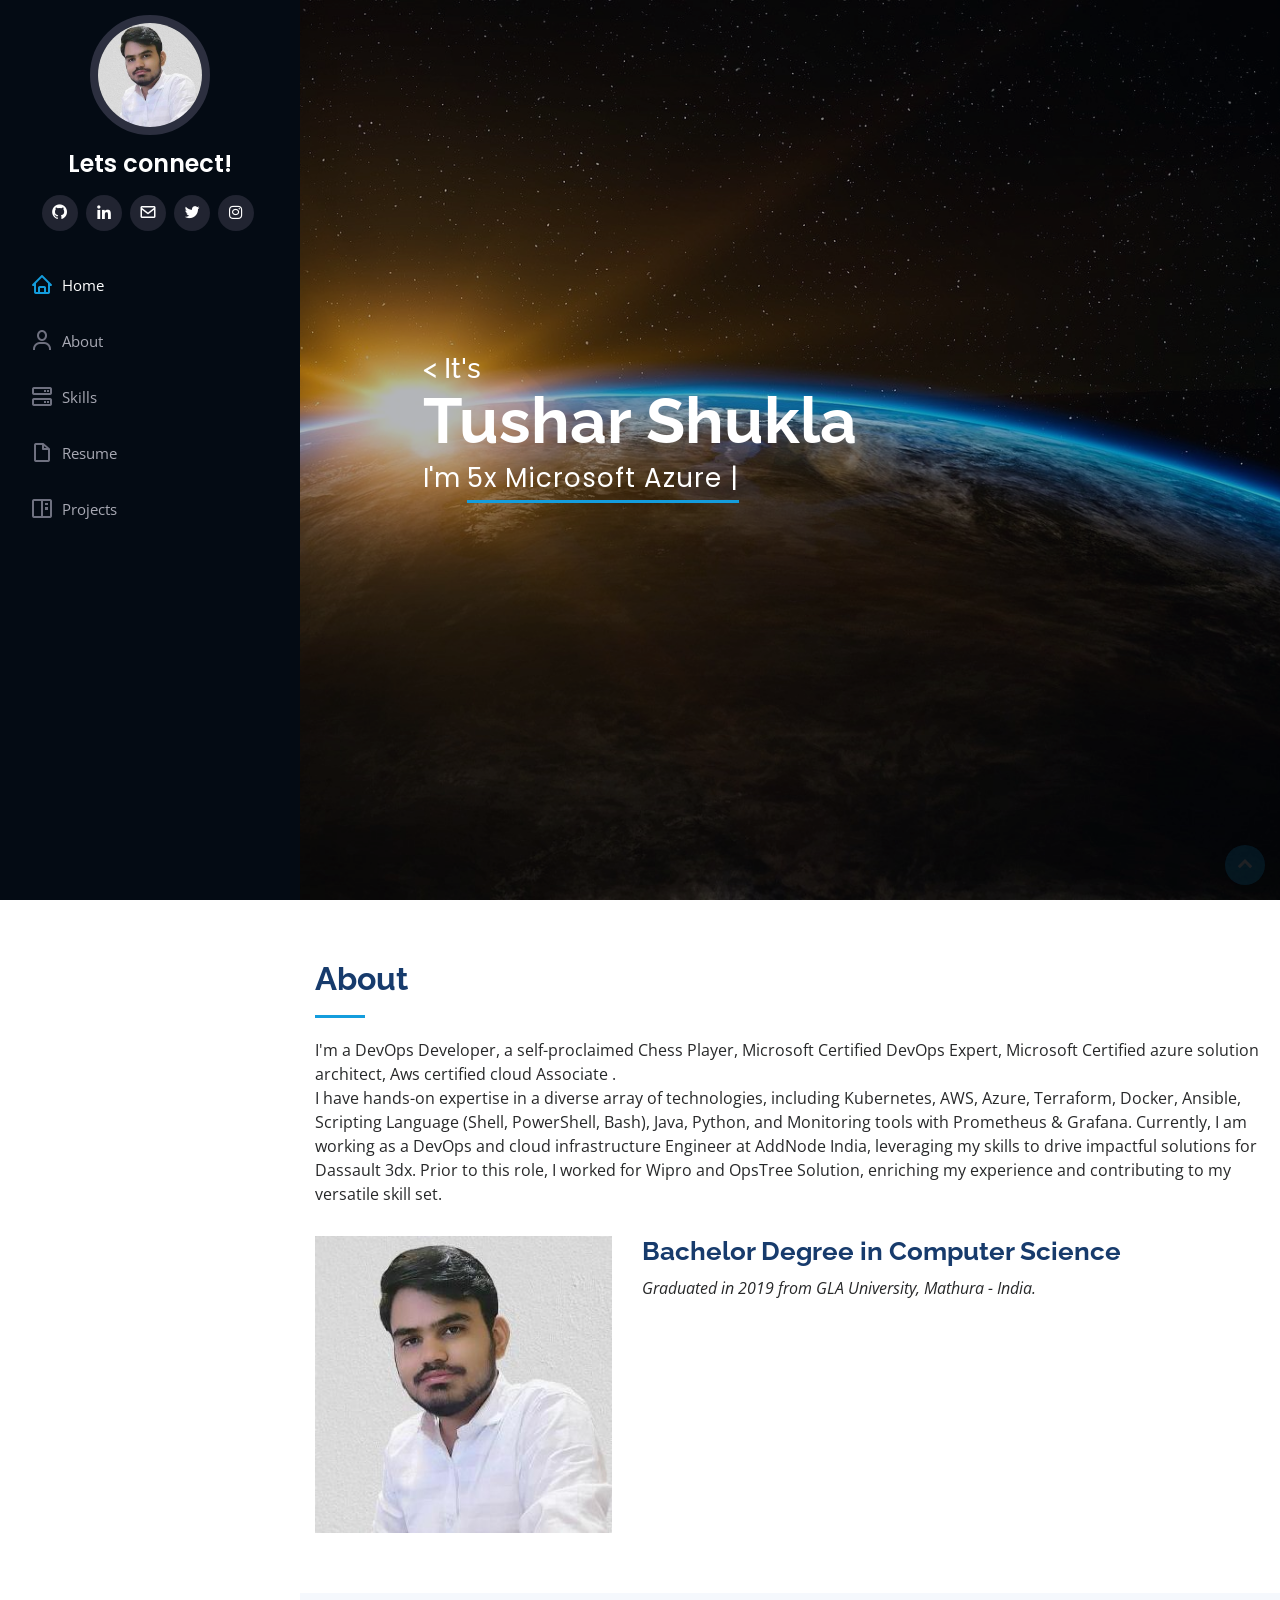
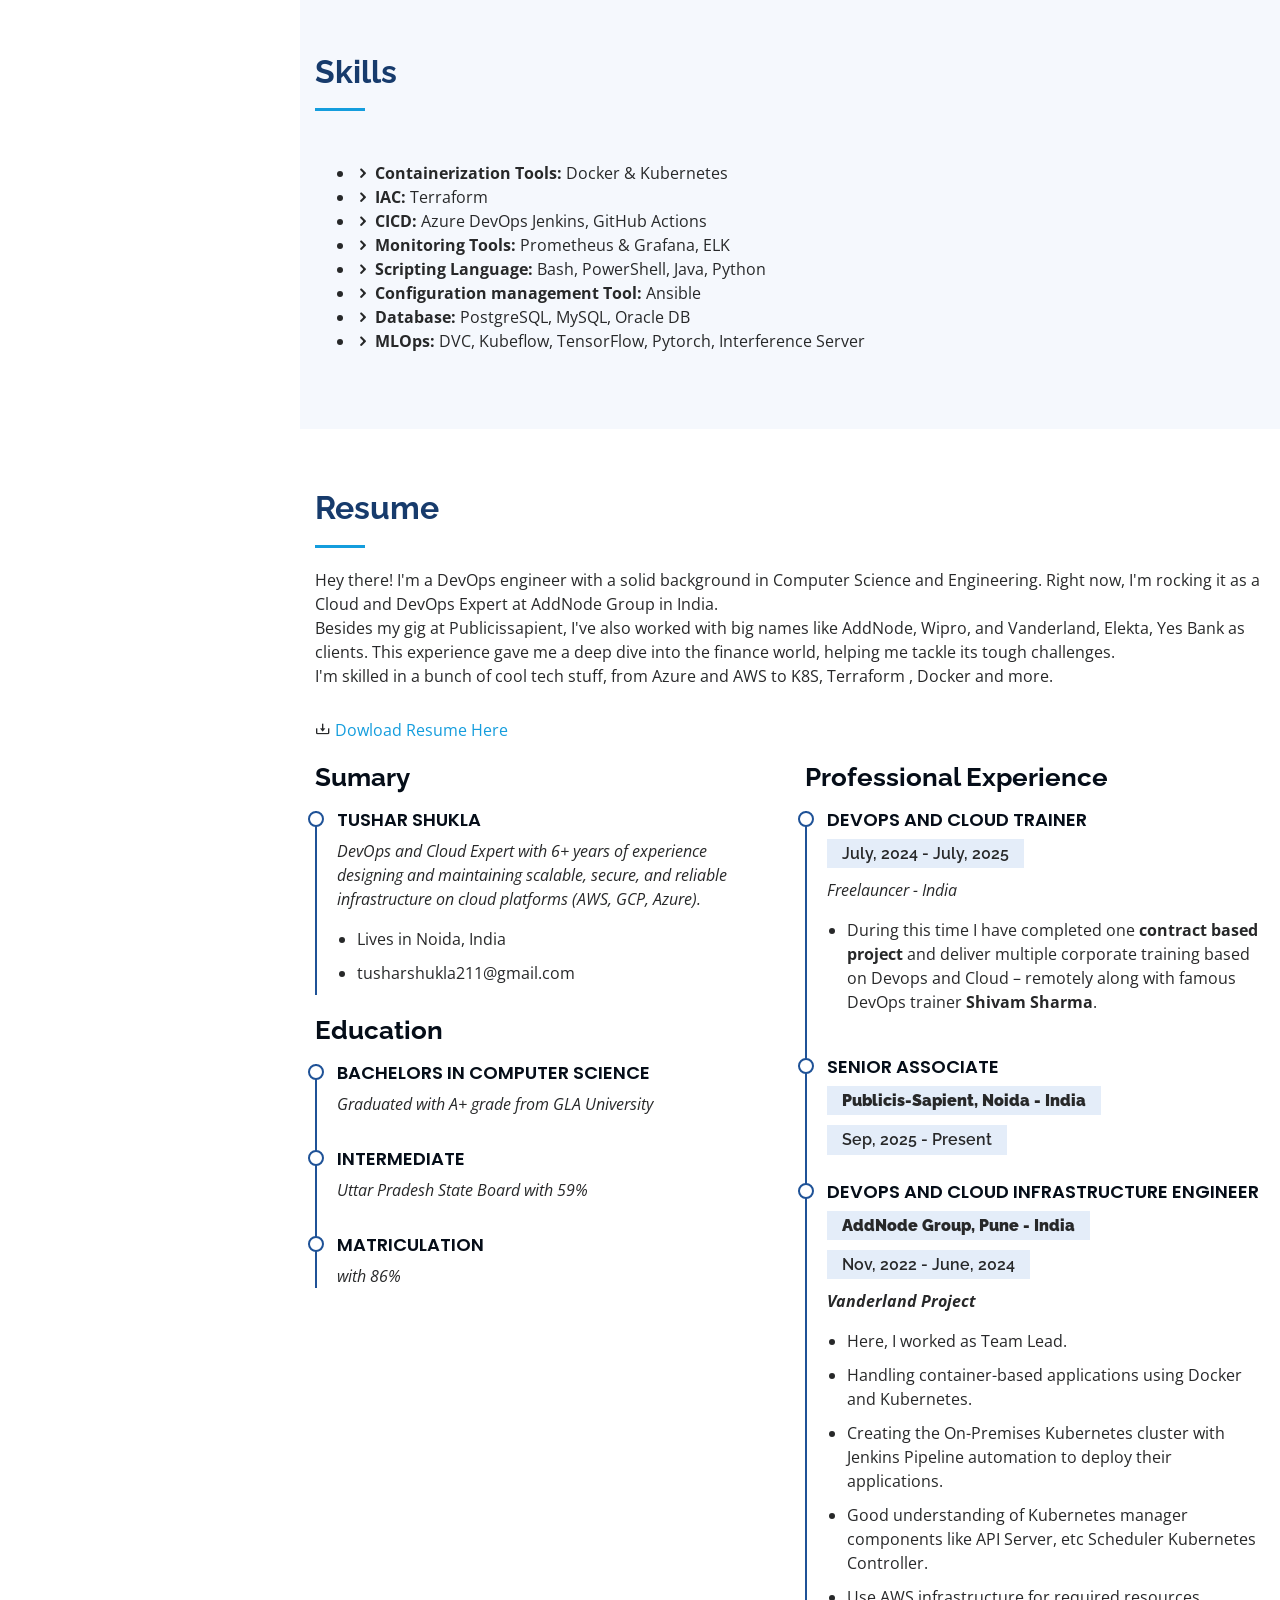
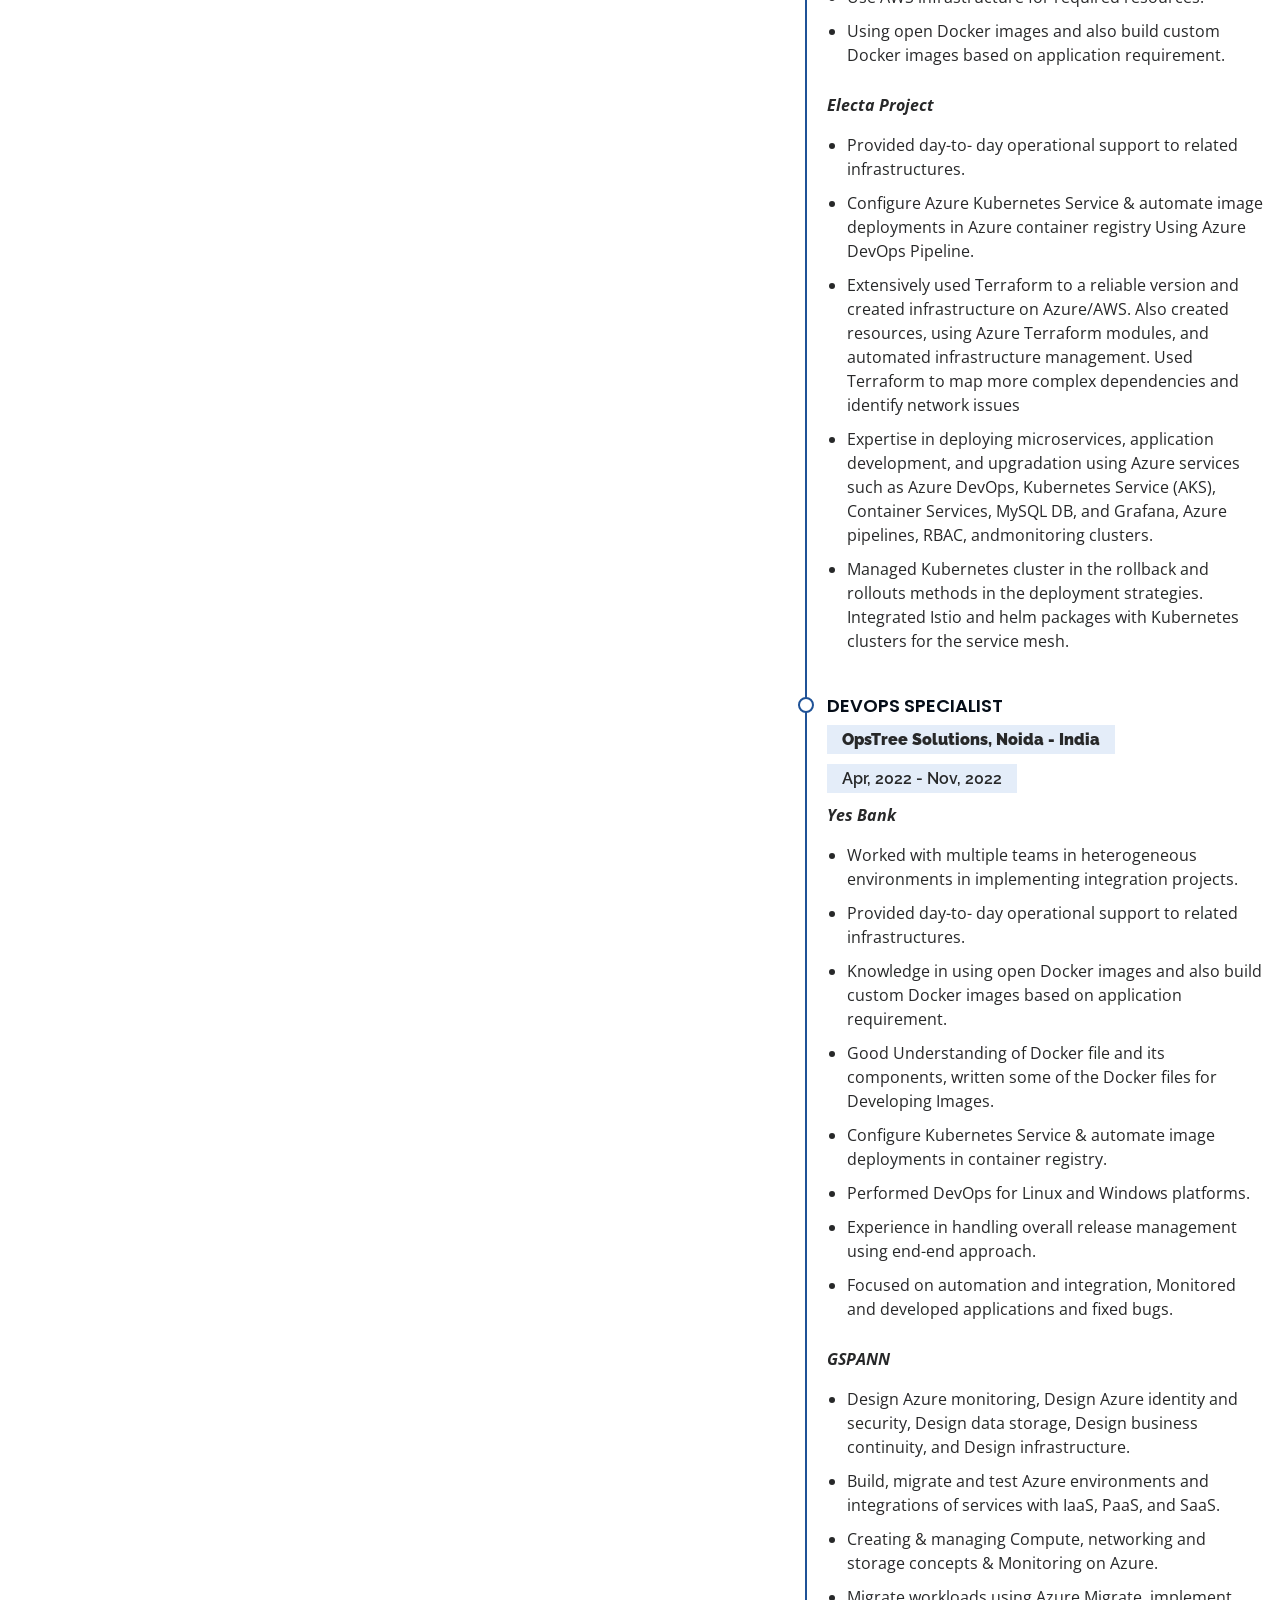
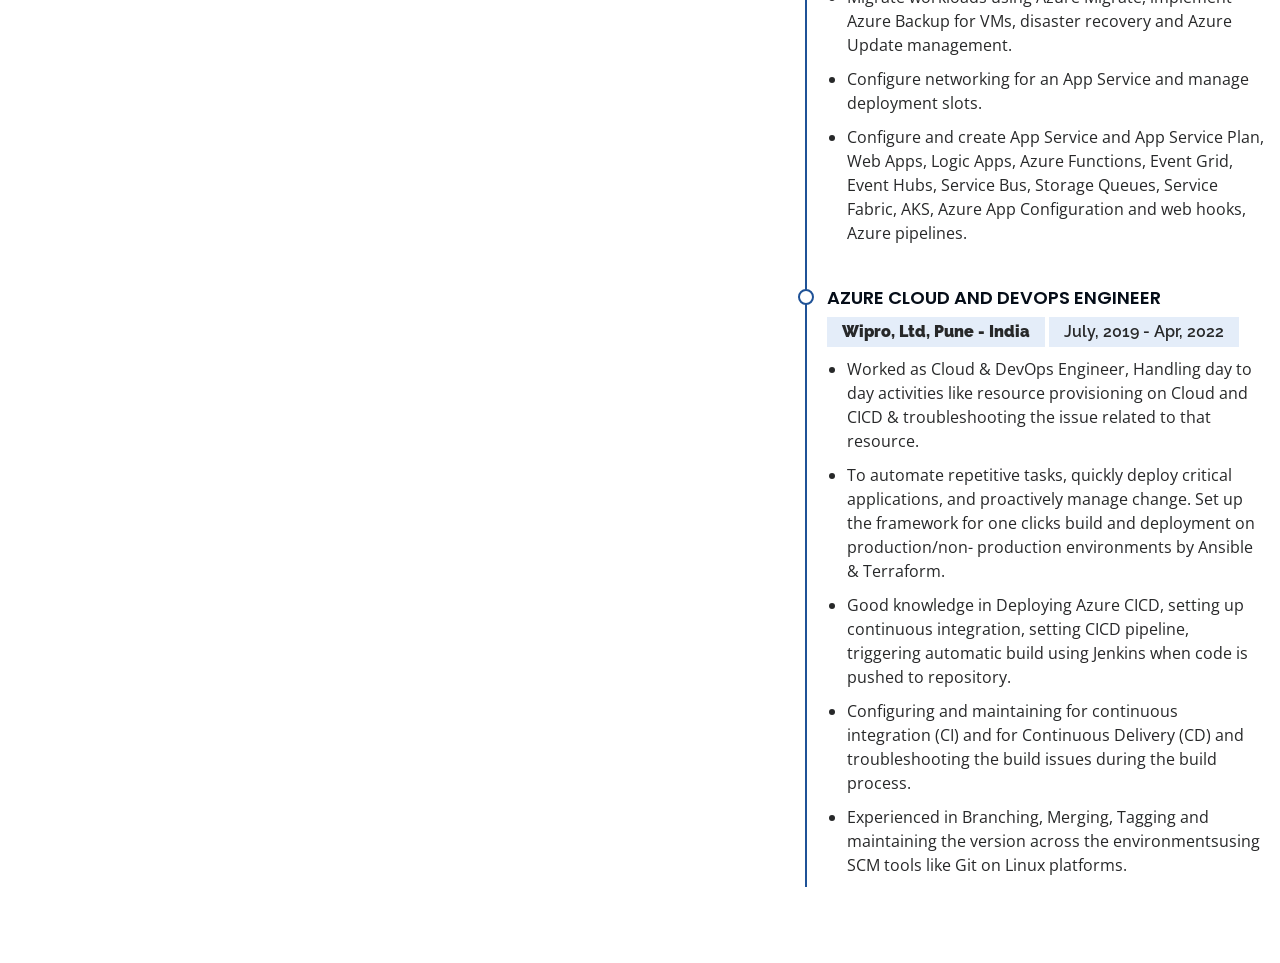
==== index.html @ fb306ec4 "Update index.html" ====
<!DOCTYPE html>
<html lang="en">

<head>
    <meta charset="utf-8">
    <meta content="width=device-width, initial-scale=1.0" name="viewport">

    <title>Tushar Shukla</title>
    <meta content="" name="description">
    <meta content="" name="keywords">

    <!-- Favicons -->
    <link href="assets/img/favicon.png" rel="icon">
    <link href="assets/img/apple-touch-icon.png" rel="apple-touch-icon">

    <!-- Google Fonts -->
    <link
        href="https://fonts.googleapis.com/css?family=Open+Sans:300,300i,400,400i,600,600i,700,700i|Raleway:300,300i,400,400i,500,500i,600,600i,700,700i|Poppins:300,300i,400,400i,500,500i,600,600i,700,700i"
        rel="stylesheet">

    <!-- Vendor CSS Files -->
    <link href="assets/vendor/bootstrap/css/bootstrap.min.css" rel="stylesheet">
    <link href="assets/vendor/icofont/icofont.min.css" rel="stylesheet">
    <link href="assets/vendor/boxicons/css/boxicons.min.css" rel="stylesheet">
    <link href="assets/vendor/venobox/venobox.css" rel="stylesheet">
    <link href="assets/vendor/owl.carousel/assets/owl.carousel.min.css" rel="stylesheet">
    <link href="assets/vendor/aos/aos.css" rel="stylesheet">

    <!-- Template Main CSS File -->
    <link href="assets/css/style.css" rel="stylesheet">

    <!-- =======================================================
  * Template Name: iPortfolio - v1.4.0
  * Template URL: https://bootstrapmade.com/iportfolio-bootstrap-portfolio-websites-template/
  * Author: BootstrapMade.com
  * License: https://bootstrapmade.com/license/
  ======================================================== -->
</head>

<body>

    <!-- ======= Mobile nav toggle button ======= -->
    <button type="button" class="mobile-nav-toggle d-xl-none"><i class="icofont-navigation-menu"></i></button>

    <!-- ======= Header ======= -->
    <header id="header">
        <div class="d-flex flex-column">

            <div class="profile">
                <img src="assets/img/profile-img.jpeg" alt="" class="img-fluid rounded-circle">
                <h1 class="text-light"><a href="index.html">Lets connect!</a></h1>
                <div class="social-links mt-3 text-center">

                    <a href="https://github.com/tushar0678" target="blank" class="git-hub"><i
                            class="bx bxl-github"></i></a>
                    <a href="https://www.linkedin.com/in/tushar0678" target="blank" class="linkedin"><i
                            class="bx bxl-linkedin"></i></a>
                    <a href="mailto:tushar0678@gmail.com" target="_blank" class="email"><i 
                            class="bx bx-envelope"></i></a>
                    <a href=" https://x.com" target="blank" class="twitter"><i
                            class="bx bxl-twitter"></i></a>
                    <a href="https://www.instagram.com/" target="blank" class="instagram"><i
                            class="bx bxl-instagram"></i></a>

                </div>
            </div>

            <nav class="nav-menu">
                <ul>
                    <li class="active"><a href="#hero"><i class="bx bx-home"></i> <span>Home</span></a></li>
                    <li><a href="#about"><i class="bx bx-user"></i> <span>About</span></a></li>
                    <li><a href="#skills"><i class="bx bx-server"></i> Skills</a></li>
                    <li><a href="#resume"><i class="bx bx-file-blank"></i> <span>Resume</span></a></li>
                    <li><a href="#portfolio"><i class="bx bx-book-content"></i> Projects</a></li>

                </ul>
            </nav><!-- .nav-menu -->
            <button type="button" class="mobile-nav-toggle d-xl-none"><i class="icofont-navigation-menu"></i></button>

        </div>
    </header><!-- End Header -->


    <section id="hero" class="d-flex flex-column justify-content-center align-items-center">

        <div class="hero-container" data-aos="fade-in">
            <h3 style="color: white;">
                < It's</h3>
                    <h1>Tushar Shukla</h1>
                    <p>I'm <span class="typed"
                            data-typed-items="5x Microsoft Azure - AWS Certified />, Certified DevOps Expert />, Certified Kubernetes Administrator />, Certified DevOps Trainer />, a MLOps Passionate />"></span></p>
        </div>
    </section>

    <main id="main">

        <!-- ======= About Section ======= -->
        <section id="about" class="about">
            <div class="container">

                <div class="section-title">
                    <h2>About</h2>
                    <p>I'm a DevOps Developer, a self-proclaimed Chess Player, 
                        Microsoft Certified DevOps Expert, Microsoft Certified azure solution architect, 
                        Aws certified cloud Associate .</p>
                    <p> I have hands-on expertise in a diverse array of technologies, including Kubernetes, 
                        AWS, Azure, Terraform, Docker, Ansible, Scripting Language (Shell, PowerShell, Bash), 
                        Java, Python, and Monitoring tools with Prometheus & Grafana. Currently, I am working 
                        as a DevOps and cloud infrastructure Engineer at AddNode India, 
                        leveraging my skills to drive impactful solutions for Dassault 3dx.
                        Prior to this role, I worked for Wipro and OpsTree Solution,
                         enriching my experience and contributing to my versatile skill set.</p>
                </div>

                <div class="row">
                    <div class="col-lg-4" data-aos="fade-right">
                        <img src="assets/img/profile-img.jpeg" class="img-fluid" alt="">
                    </div>
                    <div class="col-lg-8 pt-4 pt-lg-0 content" data-aos="fade-left">
                        <h3>Bachelor Degree in Computer Science </h3>
                        <p class="font-italic">
                            Graduated in 2019 from GLA University, Mathura - India.
                        </p>

                    </div>
                </div>

            </div>
        </section><!-- End About Section -->


        <!-- ======= Skills Section ======= -->
        <section id="skills" class="skills section-bg">
            <div class="container">

                <div class="section-title">
                    <h2>Skills</h2>
                </div>
                <div class="row">
                    <div class="col-lg-8">
                        <ul>
                            <li><i class="icofont-rounded-right"></i> <strong>Containerization Tools:</strong> Docker 
                                & Kubernetes</li>
                            <li><i class="icofont-rounded-right"></i> <strong>IAC:</strong> Terraform </li>
                            <li><i class="icofont-rounded-right"></i> <strong>CICD:</strong> Azure DevOps
                                Jenkins, GitHub Actions</li>
                            <li><i class="icofont-rounded-right"></i> <strong>Monitoring Tools:</strong> Prometheus & Grafana, ELK</li>
                            <li><i class="icofont-rounded-right"></i> <strong>Scripting Language:</strong> Bash, 
                                PowerShell, Java, Python</li>
                            <li><i class="icofont-rounded-right"></i> <strong>Configuration management Tool:</strong> Ansible </li>
                            <li><i class="icofont-rounded-right"></i> <strong>Database:</strong> 
                                PostgreSQL, MySQL, Oracle DB</li>
                            <li><i class="icofont-rounded-right"></i> <strong>MLOps:</strong> DVC, Kubeflow, TensorFlow, Pytorch, Interference Server  </li>

                        </ul>
                    </div>
                </div>
<!--                 <div class="row skills-content">

                    <div class="col-lg-6" data-aos="fade-up">

                        <div class="progress">
                            <span class="skill">HTML <i class="val">80%</i></span>
                            <div class="progress-bar-wrap">
                                <div class="progress-bar" role="progressbar" aria-valuenow="100" aria-valuemin="0"
                                    aria-valuemax="100"></div>
                            </div>
                        </div>

                        <div class="progress">
                            <span class="skill">CSS <i class="val">90%</i></span>
                            <div class="progress-bar-wrap">
                                <div class="progress-bar" role="progressbar" aria-valuenow="90" aria-valuemin="0"
                                    aria-valuemax="100"></div>
                            </div>
                        </div>

                        <div class="progress">
                            <span class="skill">JavaScript <i class="val">75%</i></span>
                            <div class="progress-bar-wrap">
                                <div class="progress-bar" role="progressbar" aria-valuenow="75" aria-valuemin="0"
                                    aria-valuemax="100"></div>
                            </div>
                        </div>

                    </div>

                    <div class="col-lg-6" data-aos="fade-up" data-aos-delay="100">

                        <div class="progress">
                            <span class="skill">Angular <i class="val">80%</i></span>
                            <div class="progress-bar-wrap">
                                <div class="progress-bar" role="progressbar" aria-valuenow="80" aria-valuemin="0"
                                    aria-valuemax="100"></div>
                            </div>
                        </div>

                        <div class="progress">
                            <span class="skill">Java <i class="val">80%</i></span>
                            <div class="progress-bar-wrap">
                                <div class="progress-bar" role="progressbar" aria-valuenow="80" aria-valuemin="0"
                                    aria-valuemax="100"></div>
                            </div>
                        </div>

                        <div class="progress">
                            <span class="skill">Photoshop <i class="val">90%</i></span>
                            <div class="progress-bar-wrap">
                                <div class="progress-bar" role="progressbar" aria-valuenow="90" aria-valuemin="0"
                                    aria-valuemax="100"></div>
                            </div>
                        </div>

                    </div>

                </div> -->

            </div>
        </section><!-- End Skills Section -->

        <!-- ======= Resume Section ======= -->
        <section id="resume" class="resume">
            <div class="container">

                <div class="section-title">
                    <h2>Resume</h2>
                    <p>
                      Hey there! I'm a DevOps engineer with a solid background in Computer Science and Engineering. Right now, I'm rocking it as a Cloud and DevOps Expert at AddNode Group in India.  
                    </p>
                    <p>Besides my gig at Publicissapient, I've also worked with big names like AddNode, Wipro, and Vanderland, Elekta, Yes Bank as clients. This experience gave me a deep dive into the finance world, helping me tackle its tough challenges.
                    </p>
                    <p>I'm skilled in a bunch of cool tech stuff, from Azure and AWS to K8S, Terraform , Docker and more.
                    </p>
                </div>
                 <span><i class="bx bx-download"></i><a href="https://github.com/tushar0678/tushar0678.github.io/raw/main/assets/resume.pdf" target="blank"> Dowload Resume Here</a></span> 
                <div class="row">
                    <div class="col-lg-6" data-aos="fade-up">
                        <h3 class="resume-title">Sumary</h3>
                        <div class="resume-item pb-0">
                            <h4>Tushar Shukla </h4>
                            <p><em>DevOps and Cloud Expert with 6+ years of experience designing	
                                 and maintaining scalable, secure, and reliable infrastructure on cloud platforms (AWS, GCP, Azure).</em></p>
                            <ul>
                                <li>Lives in Noida, India</li>
                                <li>tusharshukla211@gmail.com</li>
                            </ul>
                        </div>

                        <h3 class="resume-title">Education</h3>
                        <div class="resume-item">
                            <h4>Bachelors in Computer Science </h4>
                          <!--  <h5>2015 - 2019</h5> -->
                            <p><em>Graduated with A+ grade from GLA University</em></p>
                        </div>
                        <div class="resume-item">
                            <h4>Intermediate</h4>
                         <!--   <h5>20</h5> -->
                            <p><em>Uttar Pradesh State Board with 59%</em></p> 

                        </div>
                        <div class="resume-item">
                            <h4>Matriculation</h4>
                         <!--   <h5>201</h5> -->
                            <p><em> with 86%</em></p> 

                        </div>
                    </div>
                    <div class="col-lg-6" data-aos="fade-up" data-aos-delay="100">
                        <h3 class="resume-title">Professional Experience</h3>
                    

                    <div class="resume-item">
                            <h4>DevOps and Cloud Trainer</h4>
                            <h5>July, 2024 - July, 2025</h5>
                            <p><em>Freelauncer - India</em></p>
                            <ul>
                                <li>During this time I have completed one  <b>contract based project </b>
                                     and deliver multiple corporate training based on Devops and Cloud – remotely 
                                     along with famous DevOps trainer <b>Shivam Sharma</b>. 
                                </li>
                            </ul>
                        
                        </div>

                    <div class="resume-item">
                            <h4>Senior Associate </h4>                           
                            <h5><b>Publicis-Sapient, Noida - India</b></h5>
                            <h5>Sep, 2025 - Present </h5>
                        </div>

                        
                    <div class="resume-item">
                            <h4>DevOps and Cloud infrastructure Engineer</h4>                           
                            <h5><b>AddNode Group, Pune - India</b></h5>
                            <h5>Nov, 2022 - June, 2024</h5>
                            <p><em><b>Vanderland Project</b></em></p>
                            <ul>
                                <li>Here, I worked as Team Lead.</li>
                                <li>Handling container-based applications using Docker and Kubernetes.</li>
                                <li>Creating the On-Premises Kubernetes cluster with Jenkins Pipeline automation to 
                                    deploy their applications.
                                    </li>     
                                <li>Good understanding of Kubernetes manager components like API Server,
                                    etc Scheduler Kubernetes Controller.
                                    </li>
                               <li>Use AWS infrastructure for required resources.</li>
                                <li>Using open Docker images and also build custom Docker images based on application requirement.</li>
                            </ul>

                            <p><em><b>Electa Project</b></em></p>
                            <ul>
                                <li>Provided day-to- day operational support to related infrastructures. </li>
                                <li>Configure Azure Kubernetes Service & automate image deployments 
                                in Azure container registry Using Azure DevOps Pipeline.</li>
                                <li>Extensively used Terraform to a reliable version and created infrastructure on Azure/AWS. 
                                    Also created resources, using Azure Terraform modules, and automated infrastructure management. 
                                    Used Terraform to map more complex dependencies and identify network issues
                                </li>
                                <li>Expertise in deploying microservices, application development, and upgradation 
                                    using Azure services such as Azure DevOps, Kubernetes Service (AKS), 
                                    Container Services, MySQL DB, and Grafana, Azure pipelines, RBAC, andmonitoring clusters.
                                </li>
                                <li>Managed Kubernetes cluster in the rollback and rollouts methods in the deployment strategies. 
                                    Integrated Istio and helm packages with Kubernetes clusters for the service mesh.
                                </li>     
                            </ul>
                        
                        </div>
                        <div class="resume-item">
                            <h4>DevOps Specialist</h4>
                            <h5><b>OpsTree Solutions, Noida - India</b></h5>
                            <h5>Apr, 2022 - Nov, 2022</h5>
                            <p><em><b>Yes Bank</b></em></p>
                            <ul>
                                <li>Worked with multiple teams in heterogeneous environments in 
                                    implementing integration projects.
                                </li>
                                <li>Provided day-to- day operational support to related infrastructures.
                                </li>
                                <li>Knowledge in using open Docker images and also build custom Docker 
                                    images based on application requirement.
                                </li>
                                <li>Good Understanding of Docker file and its components, 
                                    written some of the Docker files for Developing Images.
                                </li>
                                <li>Configure Kubernetes Service & automate image deployments in container registry.
                                </li>
                                <li>Performed DevOps for Linux and Windows platforms.
                                </li>
                                <li>Experience in handling overall release management using end-end approach.
                                </li>
                                <li>Focused on automation and integration, Monitored and developed applications and fixed bugs.
                                </li>
                            </ul>



                            <p><em><b>GSPANN</b></em></p>
                            <ul>
                                <li>Design Azure monitoring, Design Azure identity and security,
                                     Design data storage, Design business continuity, 
                                     and Design infrastructure.
                                </li>
                                <li>Build, migrate and test Azure environments and integrations of services
                                     with IaaS, PaaS, and SaaS.
                                </li>
                                <li>Creating & managing Compute, networking and storage concepts & Monitoring on Azure.
                                </li>
                                <li>Migrate workloads using Azure Migrate, 
                                    implement Azure Backup for VMs, 
                                    disaster recovery and Azure Update management.
                                </li>
                                <li>Configure networking for an App Service and manage deployment slots.
                                </li>
                                <li>Configure and create App Service and App Service Plan, Web Apps, 
                                    Logic Apps, Azure Functions, Event Grid, Event Hubs, Service Bus, 
                                    Storage Queues, Service Fabric, AKS, Azure App Configuration and 
                                    web hooks, Azure pipelines.
                                </li>
                            </ul>
                        </div>

                        <div class="resume-item">
                            <h4>Azure Cloud and DevOps Engineer</h4>
                            <h5><b>Wipro, Ltd, Pune - India</b></h5>
                            <h5>July, 2019 - Apr, 2022</h5>
                            <ul>
                                <li>Worked as Cloud & DevOps Engineer, Handling day to day 
                                    activities like resource provisioning on Cloud and CICD 
                                    & troubleshooting the issue related to that resource.
                                </li>
                                <li>To automate repetitive tasks, quickly deploy critical applications, 
                                    and proactively manage change. Set up the framework for one clicks 
                                    build and deployment on production/non- production environments by Ansible & Terraform.
                                </li>
                                <li>Good knowledge in Deploying Azure CICD, setting up continuous integration, 
                                    setting CICD pipeline, triggering automatic build using Jenkins when 
                                    code is pushed to repository.
                                </li>
                                <li>Configuring and maintaining for continuous integration (CI) and for
                                     Continuous Delivery (CD) and troubleshooting the build issues during 
                                     the build process.
                                </li>
                                <li>Experienced in Branching, Merging, Tagging and maintaining the version 
                                    across the environmentsusing SCM tools like Git on Linux platforms.
                                </li>
                            </ul>
                        </div>
                    </div>
                </div>

            </div>
        </section><!-- End Resume Section -->


    </main><!-- End #main -->

    <!-- ======= Footer ======= -->
    <!-- <footer id="footer">
    <div class="container">
      <div class="credits">
        Template Designed by <a href="https://bootstrapmade.com/">BootstrapMade</a>
      </div>
    </div>
  </footer> -->
    <!-- End  Footer -->

    <a href="#" class="back-to-top"><i class="icofont-simple-up"></i></a>

    <!-- Vendor JS Files -->
    <script src="assets/vendor/jquery/jquery.min.js"></script>
    <script src="assets/vendor/bootstrap/js/bootstrap.bundle.min.js"></script>
    <script src="assets/vendor/jquery.easing/jquery.easing.min.js"></script>
    <script src="assets/vendor/php-email-form/validate.js"></script>
    <script src="assets/vendor/waypoints/jquery.waypoints.min.js"></script>
    <script src="assets/vendor/counterup/counterup.min.js"></script>
    <script src="assets/vendor/isotope-layout/isotope.pkgd.min.js"></script>
    <script src="assets/vendor/venobox/venobox.min.js"></script>
    <script src="assets/vendor/owl.carousel/owl.carousel.min.js"></script>
    <script src="assets/vendor/typed.js/typed.min.js"></script>
    <script src="assets/vendor/aos/aos.js"></script>

    <!-- Template Main JS File -->
    <script src="assets/js/main.js"></script>

</body>

</html>
---- assets/css/style.css ----
/**
* Template Name: iPortfolio - v1.4.0
* Template URL: https://bootstrapmade.com/iportfolio-bootstrap-portfolio-websites-template/
* Author: BootstrapMade.com
* License: https://bootstrapmade.com/license/
*/

/*--------------------------------------------------------------
# General
--------------------------------------------------------------*/
body {
  font-family: "Open Sans", sans-serif;
  color: #272829;
}

a {
  color: #149ddd;
}

a:hover {
  color: #37b3ed;
  text-decoration: none;
}

h1, h2, h3, h4, h5, h6 {
  font-family: "Raleway", sans-serif;
}

/*--------------------------------------------------------------
# Back to top button
--------------------------------------------------------------*/
.back-to-top {
  position: fixed;
  display: none;
  width: 40px;
  height: 40px;
  border-radius: 50px;
  right: 15px;
  bottom: 15px;
  background: #149ddd;
  color: #fff;
  transition: display 0.5s ease-in-out;
  z-index: 99999;
}

.back-to-top i {
  font-size: 24px;
  position: absolute;
  top: 7px;
  left: 8px;
}

.back-to-top:hover {
  color: #fff;
  background: #2eafec;
  transition: background 0.2s ease-in-out;
}

/*--------------------------------------------------------------
# Header
--------------------------------------------------------------*/
#header {
  position: fixed;
  top: 0;
  left: 0;
  bottom: 0;
  width: 300px;
  transition: all ease-in-out 0.5s;
  z-index: 9997;
  transition: all 0.5s;
  padding: 0 15px;
  background: #040b14;
  overflow-y: auto;
}

#header .profile img {
  margin: 15px auto;
  display: block;
  width: 120px;
  border: 8px solid #2c2f3f;
}

#header .profile h1 {
  font-size: 24px;
  margin: 0;
  padding: 0;
  font-weight: 600;
  -moz-text-align-last: center;
  text-align-last: center;
  font-family: "Poppins", sans-serif;
}

#header .profile h1 a, #header .profile h1 a:hover {
  color: #fff;
  text-decoration: none;
}

#header .profile .social-links a {
  font-size: 18px;
  display: inline-block;
  background: #212431;
  color: #fff;
  line-height: 1;
  padding: 8px 0;
  margin-right: 4px;
  border-radius: 50%;
  text-align: center;
  width: 36px;
  height: 36px;
  transition: 0.3s;
}

#header .profile .social-links a:hover {
  background: #149ddd;
  color: #fff;
  text-decoration: none;
}

#main {
  margin-left: 300px;
}

@media (max-width: 1199px) {
  #header {
    left: -300px;
  }
  #main {
    margin-left: 0;
  }
}

/*--------------------------------------------------------------
# Navigation Menu
--------------------------------------------------------------*/
/* Desktop Navigation */
.nav-menu {
  padding-top: 30px;
}

.nav-menu * {
  margin: 0;
  padding: 0;
  list-style: none;
}

.nav-menu > ul > li {
  position: relative;
  white-space: nowrap;
}

.nav-menu a {
  display: flex;
  align-items: center;
  color: #a8a9b4;
  padding: 12px 15px;
  margin-bottom: 8px;
  transition: 0.3s;
  font-size: 15px;
}

.nav-menu a i {
  font-size: 24px;
  padding-right: 8px;
  color: #6f7180;
}

.nav-menu a:hover, .nav-menu .active > a, .nav-menu li:hover > a {
  text-decoration: none;
  color: #fff;
}

.nav-menu a:hover i, .nav-menu .active > a i, .nav-menu li:hover > a i {
  color: #149ddd;
}

/* Mobile Navigation */
.mobile-nav-toggle {
  position: fixed;
  right: 15px;
  top: 15px;
  z-index: 9998;
  border: 0;
  background: none;
  font-size: 24px;
  transition: all 0.4s;
  outline: none !important;
  line-height: 1;
  cursor: pointer;
  text-align: right;
}

.mobile-nav-toggle i {
  color: #ffffff;
}

.mobile-nav-active {
  overflow: hidden;
}

.mobile-nav-active #header {
  left: 0;
}

.mobile-nav-active .mobile-nav-toggle i {
  color: #fff;
}

/*--------------------------------------------------------------
# Hero Section
--------------------------------------------------------------*/
#hero {
  width: 100%;
  height: 100vh;
  background: url("../img/hero-bg.jpg") top center;
  background-size: cover;
}

#hero:before {
  content: "";
  background: rgba(5, 13, 24, 0.3);
  position: absolute;
  bottom: 0;
  top: 0;
  left: 0;
  right: 0;
  z-index: 1;
}

#hero .hero-container {
  position: relative;
  z-index: 2;
  min-width: 300px;
}

#hero h1 {
  margin: 0 0 10px 0;
  font-size: 64px;
  font-weight: 700;
  line-height: 56px;
  color: #fff;
}

#hero p {
  color: #fff;
  margin-bottom: 50px;
  font-size: 26px;
  font-family: "Poppins", sans-serif;
}

#hero p span {
  color: #fff;
  padding-bottom: 4px;
  letter-spacing: 1px;
  border-bottom: 3px solid #149ddd;
}

@media (min-width: 1024px) {
  #hero {
    background-attachment: fixed;
  }
}

@media (max-width: 768px) {
  #hero h1 {
    font-size: 28px;
    line-height: 36px;
  }
  #hero h2 {
    font-size: 18px;
    line-height: 24px;
    margin-bottom: 30px;
  }
}


/*--------------------------------------------------------------
# Sections General
--------------------------------------------------------------*/
section {
  padding: 60px 0;
  overflow: hidden;
}

.section-bg {
  background: #f5f8fd;
}

.section-title {
  padding-bottom: 30px;
}

.section-title h2 {
  font-size: 32px;
  font-weight: bold;
  margin-bottom: 20px;
  padding-bottom: 20px;
  position: relative;
  color: #173b6c;
}

.section-title h2::after {
  content: '';
  position: absolute;
  display: block;
  width: 50px;
  height: 3px;
  background: #149ddd;
  bottom: 0;
  left: 0;
}

.section-title p {
  margin-bottom: 0;
}

/*--------------------------------------------------------------
# About
--------------------------------------------------------------*/
.about .content h3 {
  font-weight: 700;
  font-size: 26px;
  color: #173b6c;
}

.about .content ul {
  list-style: none;
  padding: 0;
}

.about .content ul li {
  padding-bottom: 10px;
}

.about .content ul i {
  font-size: 20px;
  padding-right: 2px;
  color: #149ddd;
}

.about .content p:last-child {
  margin-bottom: 0;
}

/*--------------------------------------------------------------
# Facts
--------------------------------------------------------------*/
.facts {
  padding-bottom: 30px;
}

.facts .count-box {
  padding: 30px;
  width: 100%;
}

.facts .count-box i {
  display: block;
  font-size: 44px;
  color: #149ddd;
  float: left;
}

.facts .count-box span {
  font-size: 48px;
  line-height: 40px;
  display: block;
  font-weight: 700;
  color: #050d18;
  margin-left: 60px;
}

.facts .count-box p {
  padding: 15px 0 0 0;
  margin: 0 0 0 60px;
  font-family: "Raleway", sans-serif;
  font-size: 14px;
  color: #122f57;
}

.facts .count-box a {
  font-weight: 600;
  display: block;
  margin-top: 20px;
  color: #122f57;
  font-size: 15px;
  font-family: "Poppins", sans-serif;
  transition: ease-in-out 0.3s;
}

.facts .count-box a:hover {
  color: #1f5297;
}

/*--------------------------------------------------------------
# Akills
--------------------------------------------------------------*/
.skills .progress {
  height: 50px;
  display: block;
  background: none;
}

.skills .progress .skill {
  padding: 10px 0;
  margin: 0 0 6px 0;
  text-transform: uppercase;
  display: block;
  font-weight: 600;
  font-family: "Poppins", sans-serif;
  color: #050d18;
}

.skills .progress .skill .val {
  float: right;
  font-style: normal;
}

.skills .progress-bar-wrap {
  background: #dce8f8;
}

.skills .progress-bar {
  width: 1px;
  height: 10px;
  transition: .9s;
  background-color: #149ddd;
}

/*--------------------------------------------------------------
# Resume
--------------------------------------------------------------*/
.resume .resume-title {
  font-size: 26px;
  font-weight: 700;
  margin-top: 20px;
  margin-bottom: 20px;
  color: #050d18;
}

.resume .resume-item {
  padding: 0 0 20px 20px;
  margin-top: -2px;
  border-left: 2px solid #1f5297;
  position: relative;
}

.resume .resume-item h4 {
  line-height: 18px;
  font-size: 18px;
  font-weight: 600;
  text-transform: uppercase;
  font-family: "Poppins", sans-serif;
  color: #050d18;
  margin-bottom: 10px;
}

.resume .resume-item h5 {
  font-size: 16px;
  background: #e4edf9;
  padding: 5px 15px;
  display: inline-block;
  font-weight: 600;
  margin-bottom: 10px;
}

.resume .resume-item ul {
  padding-left: 20px;
}

.resume .resume-item ul li {
  padding-bottom: 10px;
}

.resume .resume-item:last-child {
  padding-bottom: 0;
}

.resume .resume-item::before {
  content: "";
  position: absolute;
  width: 16px;
  height: 16px;
  border-radius: 50px;
  left: -9px;
  top: 0;
  background: #fff;
  border: 2px solid #1f5297;
}

/*--------------------------------------------------------------
# Portfolio
--------------------------------------------------------------*/
.portfolio .portfolio-item {
  margin-bottom: 30px;
}

.portfolio #portfolio-flters {
  padding: 0;
  margin: 0 auto 35px auto;
  list-style: none;
  text-align: center;
  background: #fff;
  border-radius: 50px;
  padding: 2px 15px;
}

.portfolio #portfolio-flters li {
  cursor: pointer;
  display: inline-block;
  padding: 10px 15px 8px 15px;
  font-size: 14px;
  font-weight: 600;
  line-height: 1;
  text-transform: uppercase;
  color: #272829;
  margin-bottom: 5px;
  transition: all 0.3s ease-in-out;
}

.portfolio #portfolio-flters li:hover, .portfolio #portfolio-flters li.filter-active {
  color: #149ddd;
}

.portfolio #portfolio-flters li:last-child {
  margin-right: 0;
}

.portfolio .portfolio-wrap {
  transition: 0.3s;
  position: relative;
  overflow: hidden;
  z-index: 1;
}

.portfolio .portfolio-wrap::before {
  content: "";
  background: rgba(255, 255, 255, 0.5);
  position: absolute;
  left: 0;
  right: 0;
  top: 0;
  bottom: 0;
  transition: all ease-in-out 0.3s;
  z-index: 2;
  opacity: 0;
}

.portfolio .portfolio-wrap .portfolio-links {
  opacity: 1;
  left: 0;
  right: 0;
  bottom: -60px;
  z-index: 3;
  position: absolute;
  transition: all ease-in-out 0.3s;
  display: flex;
  justify-content: center;
}

.portfolio .portfolio-wrap .portfolio-links a {
  color: #fff;
  font-size: 28px;
  text-align: center;
  background: rgba(20, 157, 221, 0.75);
  transition: 0.3s;
  width: 50%;
}

.portfolio .portfolio-wrap .portfolio-links a:hover {
  background: rgba(20, 157, 221, 0.95);
}

.portfolio .portfolio-wrap .portfolio-links a + a {
  border-left: 1px solid #37b3ed;
}

.portfolio .portfolio-wrap:hover::before {
  top: 0;
  left: 0;
  right: 0;
  bottom: 0;
  opacity: 1;
}

.portfolio .portfolio-wrap:hover .portfolio-links {
  opacity: 1;
  bottom: 0;
}

/*--------------------------------------------------------------
# Services
--------------------------------------------------------------*/
.services .icon-box {
  margin-bottom: 20px;
}

.services .icon {
  float: left;
  display: flex;
  align-items: center;
  justify-content: center;
  width: 54px;
  height: 54px;
  background: #149ddd;
  border-radius: 50%;
  transition: 0.5s;
  border: 1px solid #149ddd;
}

.services .icon i {
  color: #fff;
  font-size: 24px;
}

.services .icon-box:hover .icon {
  background: #fff;
}

.services .icon-box:hover .icon i {
  color: #149ddd;
}

.services .title {
  margin-left: 80px;
  font-weight: 700;
  margin-bottom: 15px;
  font-size: 18px;
}

.services .title a {
  color: #343a40;
}

.services .title a:hover {
  color: #149ddd;
}

.services .description {
  margin-left: 80px;
  line-height: 24px;
  font-size: 14px;
}

/*--------------------------------------------------------------
# Testimonials
--------------------------------------------------------------*/
.testimonials .testimonial-item {
  box-sizing: content-box;
  text-align: center;
  min-height: 320px;
}

.testimonials .testimonial-item .testimonial-img {
  width: 90px;
  border-radius: 50%;
  margin: 0 auto;
}

.testimonials .testimonial-item h3 {
  font-size: 18px;
  font-weight: bold;
  margin: 10px 0 5px 0;
  color: #111;
}

.testimonials .testimonial-item h4 {
  font-size: 14px;
  color: #999;
  margin: 0;
}

.testimonials .testimonial-item .quote-icon-left, .testimonials .testimonial-item .quote-icon-right {
  color: #c3e8fa;
  font-size: 26px;
}

.testimonials .testimonial-item .quote-icon-left {
  display: inline-block;
  left: -5px;
  position: relative;
}

.testimonials .testimonial-item .quote-icon-right {
  display: inline-block;
  right: -5px;
  position: relative;
  top: 10px;
}

.testimonials .testimonial-item p {
  font-style: italic;
  margin: 0 15px 15px 15px;
  padding: 20px;
  background: #fff;
  position: relative;
  margin-bottom: 35px;
  border-radius: 6px;
  box-shadow: 0px 2px 15px rgba(0, 0, 0, 0.1);
}

.testimonials .testimonial-item p::after {
  content: "";
  width: 0;
  height: 0;
  border-top: 20px solid #fff;
  border-right: 20px solid transparent;
  border-left: 20px solid transparent;
  position: absolute;
  bottom: -20px;
  left: calc(50% - 20px);
}

.testimonials .owl-nav, .testimonials .owl-dots {
  margin-top: 5px;
  text-align: center;
}

.testimonials .owl-dot {
  display: inline-block;
  margin: 0 5px;
  width: 12px;
  height: 12px;
  border-radius: 50%;
  background-color: #ddd !important;
}

.testimonials .owl-dot.active {
  background-color: #149ddd !important;
}

@media (max-width: 767px) {
  .testimonials {
    margin: 30px 10px;
  }
}

/*--------------------------------------------------------------
# Contact
--------------------------------------------------------------*/
.contact {
  padding-bottom: 130px;
}

.contact .info {
  padding: 30px;
  background: #fff;
  width: 100%;
  box-shadow: 0 0 24px 0 rgba(0, 0, 0, 0.12);
}

.contact .info i {
  font-size: 20px;
  color: #149ddd;
  float: left;
  width: 44px;
  height: 44px;
  background: #dff3fc;
  display: flex;
  justify-content: center;
  align-items: center;
  border-radius: 50px;
  transition: all 0.3s ease-in-out;
}

.contact .info h4 {
  padding: 0 0 0 60px;
  font-size: 22px;
  font-weight: 600;
  margin-bottom: 5px;
  color: #050d18;
}

.contact .info p {
  padding: 0 0 10px 60px;
  margin-bottom: 20px;
  font-size: 14px;
  color: #173b6c;
}

.contact .info .email p {
  padding-top: 5px;
}

.contact .info .social-links {
  padding-left: 60px;
}

.contact .info .social-links a {
  font-size: 18px;
  display: inline-block;
  background: #333;
  color: #fff;
  line-height: 1;
  padding: 8px 0;
  border-radius: 50%;
  text-align: center;
  width: 36px;
  height: 36px;
  transition: 0.3s;
  margin-right: 10px;
}

.contact .info .social-links a:hover {
  background: #149ddd;
  color: #fff;
}

.contact .info .email:hover i, .contact .info .address:hover i, .contact .info .phone:hover i {
  background: #149ddd;
  color: #fff;
}

.contact .php-email-form {
  width: 100%;
  padding: 30px;
  background: #fff;
  box-shadow: 0 0 24px 0 rgba(0, 0, 0, 0.12);
}

.contact .php-email-form .form-group {
  padding-bottom: 8px;
}

.contact .php-email-form .validate {
  display: none;
  color: red;
  margin: 0 0 15px 0;
  font-weight: 400;
  font-size: 13px;
}

.contact .php-email-form .error-message {
  display: none;
  color: #fff;
  background: #ed3c0d;
  text-align: left;
  padding: 15px;
  font-weight: 600;
}

.contact .php-email-form .error-message br + br {
  margin-top: 25px;
}

.contact .php-email-form .sent-message {
  display: none;
  color: #fff;
  background: #18d26e;
  text-align: center;
  padding: 15px;
  font-weight: 600;
}

.contact .php-email-form .loading {
  display: none;
  background: #fff;
  text-align: center;
  padding: 15px;
}

.contact .php-email-form .loading:before {
  content: "";
  display: inline-block;
  border-radius: 50%;
  width: 24px;
  height: 24px;
  margin: 0 10px -6px 0;
  border: 3px solid #18d26e;
  border-top-color: #eee;
  -webkit-animation: animate-loading 1s linear infinite;
  animation: animate-loading 1s linear infinite;
}

.contact .php-email-form input, .contact .php-email-form textarea {
  border-radius: 0;
  box-shadow: none;
  font-size: 14px;
}

.contact .php-email-form input {
  height: 44px;
}

.contact .php-email-form textarea {
  padding: 10px 12px;
}

.contact .php-email-form button[type="submit"] {
  background: #149ddd;
  border: 0;
  padding: 10px 24px;
  color: #fff;
  transition: 0.4s;
  border-radius: 4px;
}

.contact .php-email-form button[type="submit"]:hover {
  background: #37b3ed;
}

@-webkit-keyframes animate-loading {
  0% {
    transform: rotate(0deg);
  }
  100% {
    transform: rotate(360deg);
  }
}

@keyframes animate-loading {
  0% {
    transform: rotate(0deg);
  }
  100% {
    transform: rotate(360deg);
  }
}

/*--------------------------------------------------------------
# Breadcrumbs
--------------------------------------------------------------*/
.breadcrumbs {
  padding: 20px 0;
  background: #f9f9f9;
}

.breadcrumbs h2 {
  font-size: 26px;
  font-weight: 300;
}

.breadcrumbs ol {
  display: flex;
  flex-wrap: wrap;
  list-style: none;
  padding: 0;
  margin: 0;
  font-size: 15px;
}

.breadcrumbs ol li + li {
  padding-left: 10px;
}

.breadcrumbs ol li + li::before {
  display: inline-block;
  padding-right: 10px;
  color: #0e2442;
  content: "/";
}

@media (max-width: 768px) {
  .breadcrumbs .d-flex {
    display: block !important;
  }
  .breadcrumbs ol {
    display: block;
  }
  .breadcrumbs ol li {
    display: inline-block;
  }
}

/*--------------------------------------------------------------
# Portfolio Details
--------------------------------------------------------------*/
.portfolio-details {
  padding-top: 40px;
}

.portfolio-details .portfolio-details-container {
  position: relative;
}

.portfolio-details .portfolio-details-carousel {
  position: relative;
  z-index: 1;
}

.portfolio-details .portfolio-details-carousel .owl-nav, .portfolio-details .portfolio-details-carousel .owl-dots {
  margin-top: 5px;
  text-align: left;
}

.portfolio-details .portfolio-details-carousel .owl-dot {
  display: inline-block;
  margin: 0 10px 0 0;
  width: 12px;
  height: 12px;
  border-radius: 50%;
  background-color: #ddd !important;
}

.portfolio-details .portfolio-details-carousel .owl-dot.active {
  background-color: #149ddd !important;
}

.portfolio-details .portfolio-info {
  padding: 30px;
  position: absolute;
  right: 0;
  bottom: -70px;
  background: #fff;
  box-shadow: 0px 2px 15px rgba(0, 0, 0, 0.1);
  z-index: 2;
}

.portfolio-details .portfolio-info h3 {
  font-size: 22px;
  font-weight: 400;
  margin-bottom: 20px;
  padding-bottom: 20px;
  border-bottom: 1px solid #eee;
}

.portfolio-details .portfolio-info ul {
  list-style: none;
  padding: 0;
  font-size: 15px;
}

.portfolio-details .portfolio-info ul li + li {
  margin-top: 10px;
}

.portfolio-details .portfolio-description {
  padding-top: 50px;
}

.portfolio-details .portfolio-description h2 {
  width: 50%;
  font-size: 26px;
  font-weight: 400;
  margin-bottom: 20px;
}

.portfolio-details .portfolio-description p {
  padding: 0;
}

@media (max-width: 768px) {
  .portfolio-details .portfolio-description h2 {
    width: 100%;
  }
  .portfolio-details .portfolio-info {
    position: static;
    margin-top: 30px;
  }
}

/*--------------------------------------------------------------
# Footer
--------------------------------------------------------------*/
#footer {
  padding: 15px;
  color: #f4f6fd;
  font-size: 14px;
  position: fixed;
  left: 0;
  bottom: 0;
  width: 300px;
  z-index: 9999;
  background: #040b14;
}

#footer .copyright {
  text-align: center;
}

#footer .credits {
  padding-top: 5px;
  text-align: center;
  font-size: 13px;
  color: #eaebf0;
}

@media (max-width: 1199px) {
  #footer {
    position: static;
    width: auto;
    padding-right: 20px 15px;
  }
}
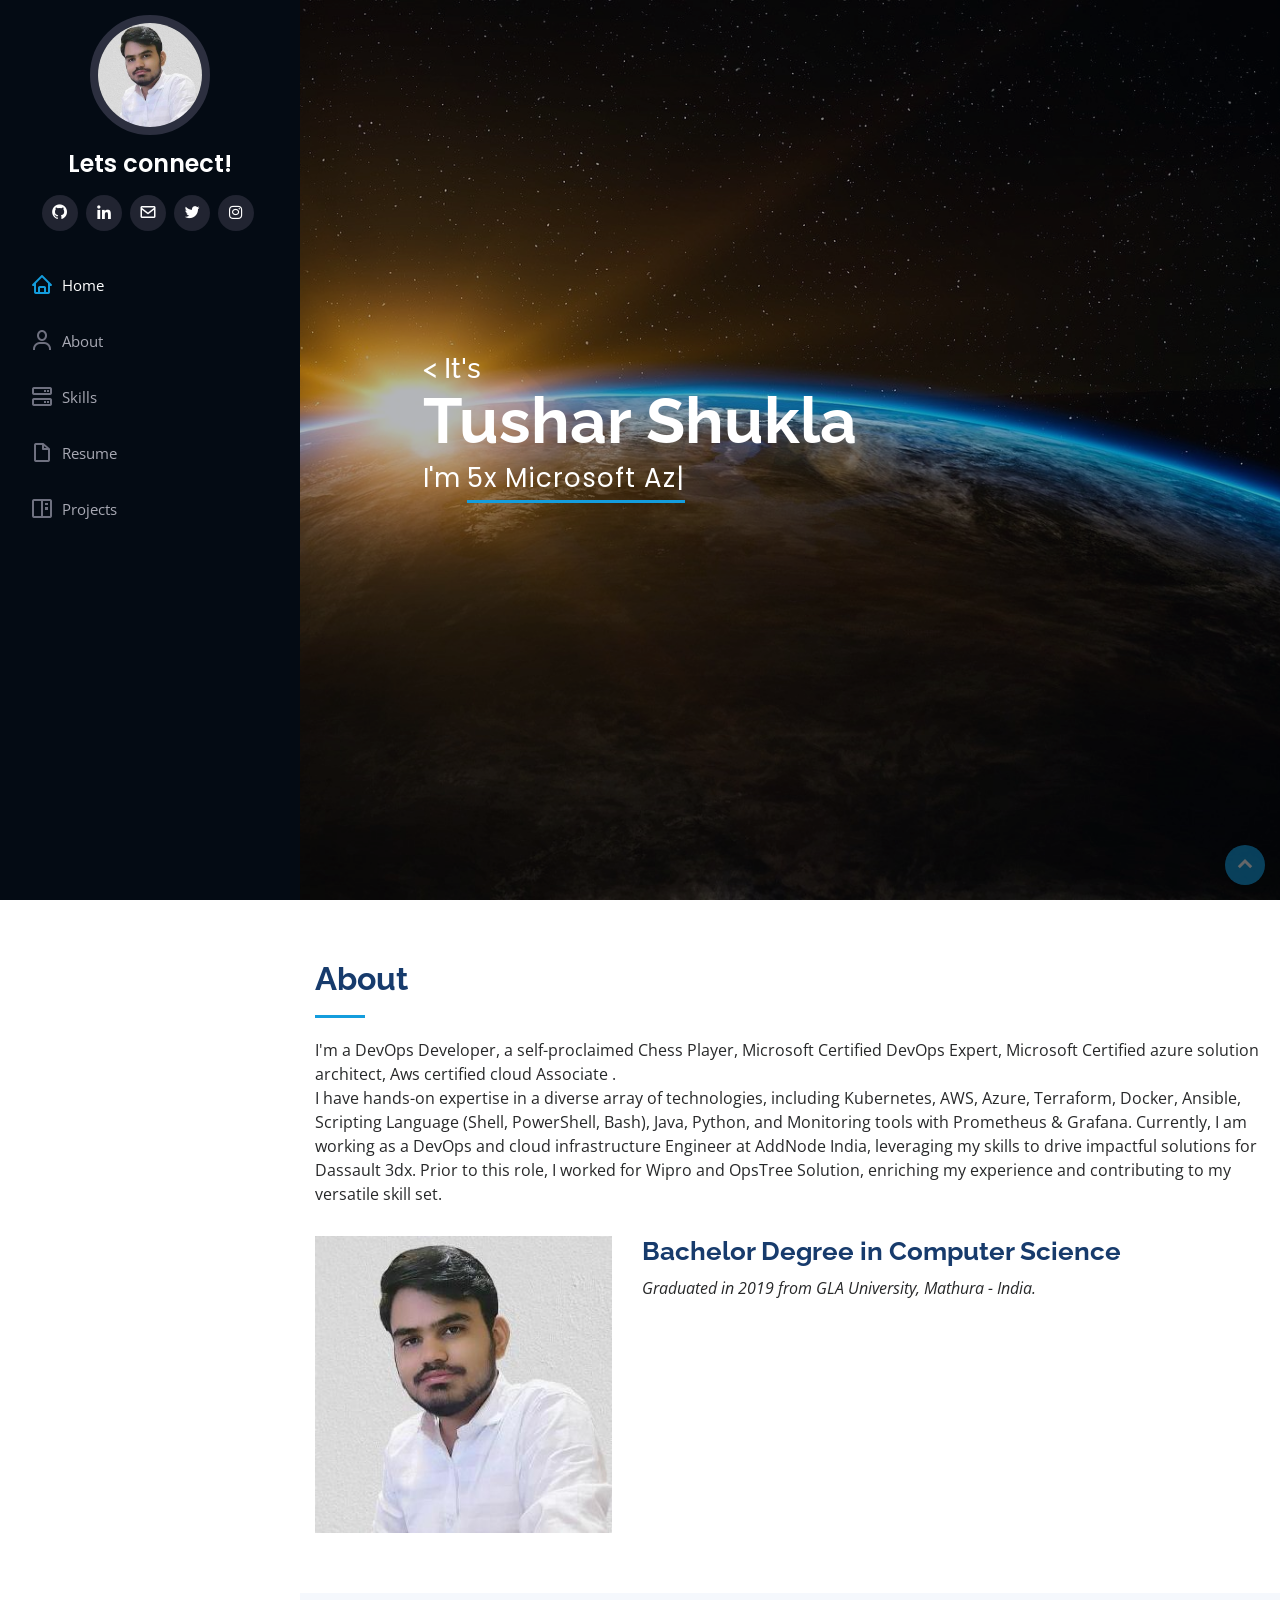
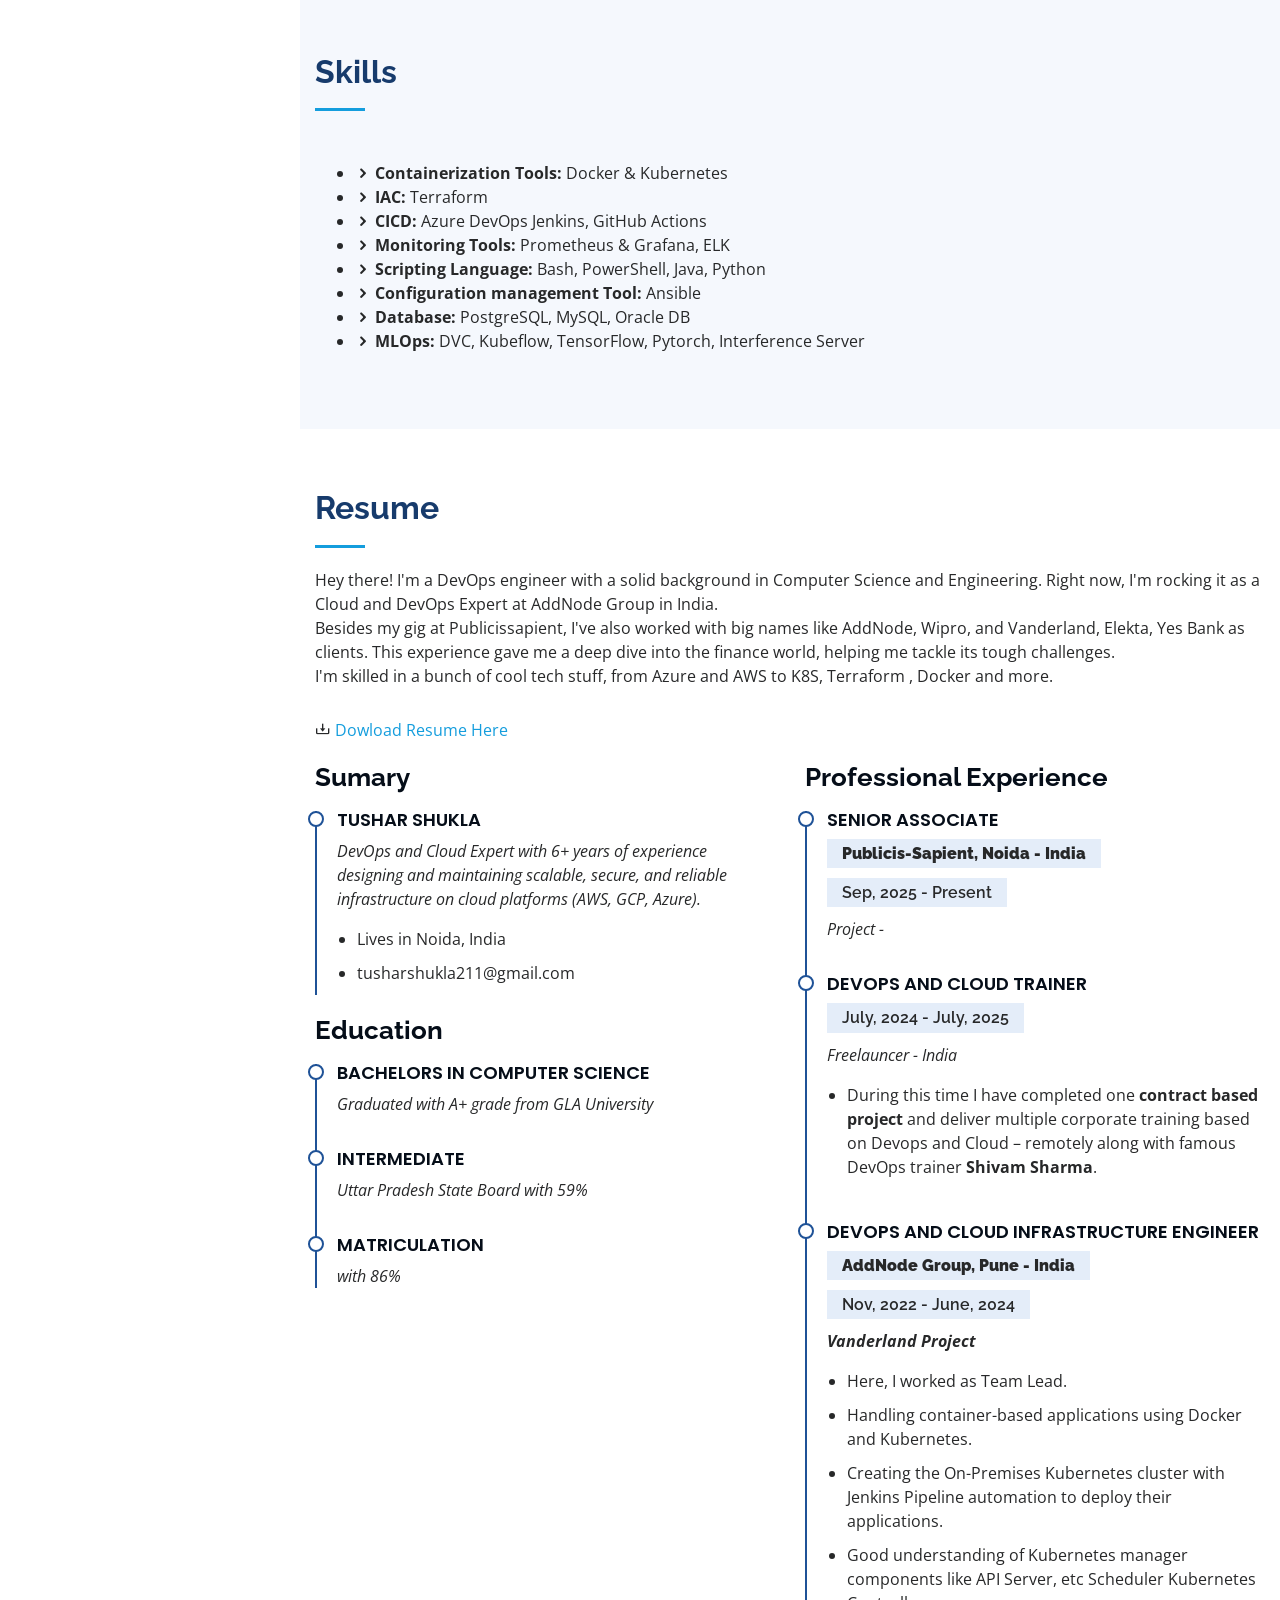
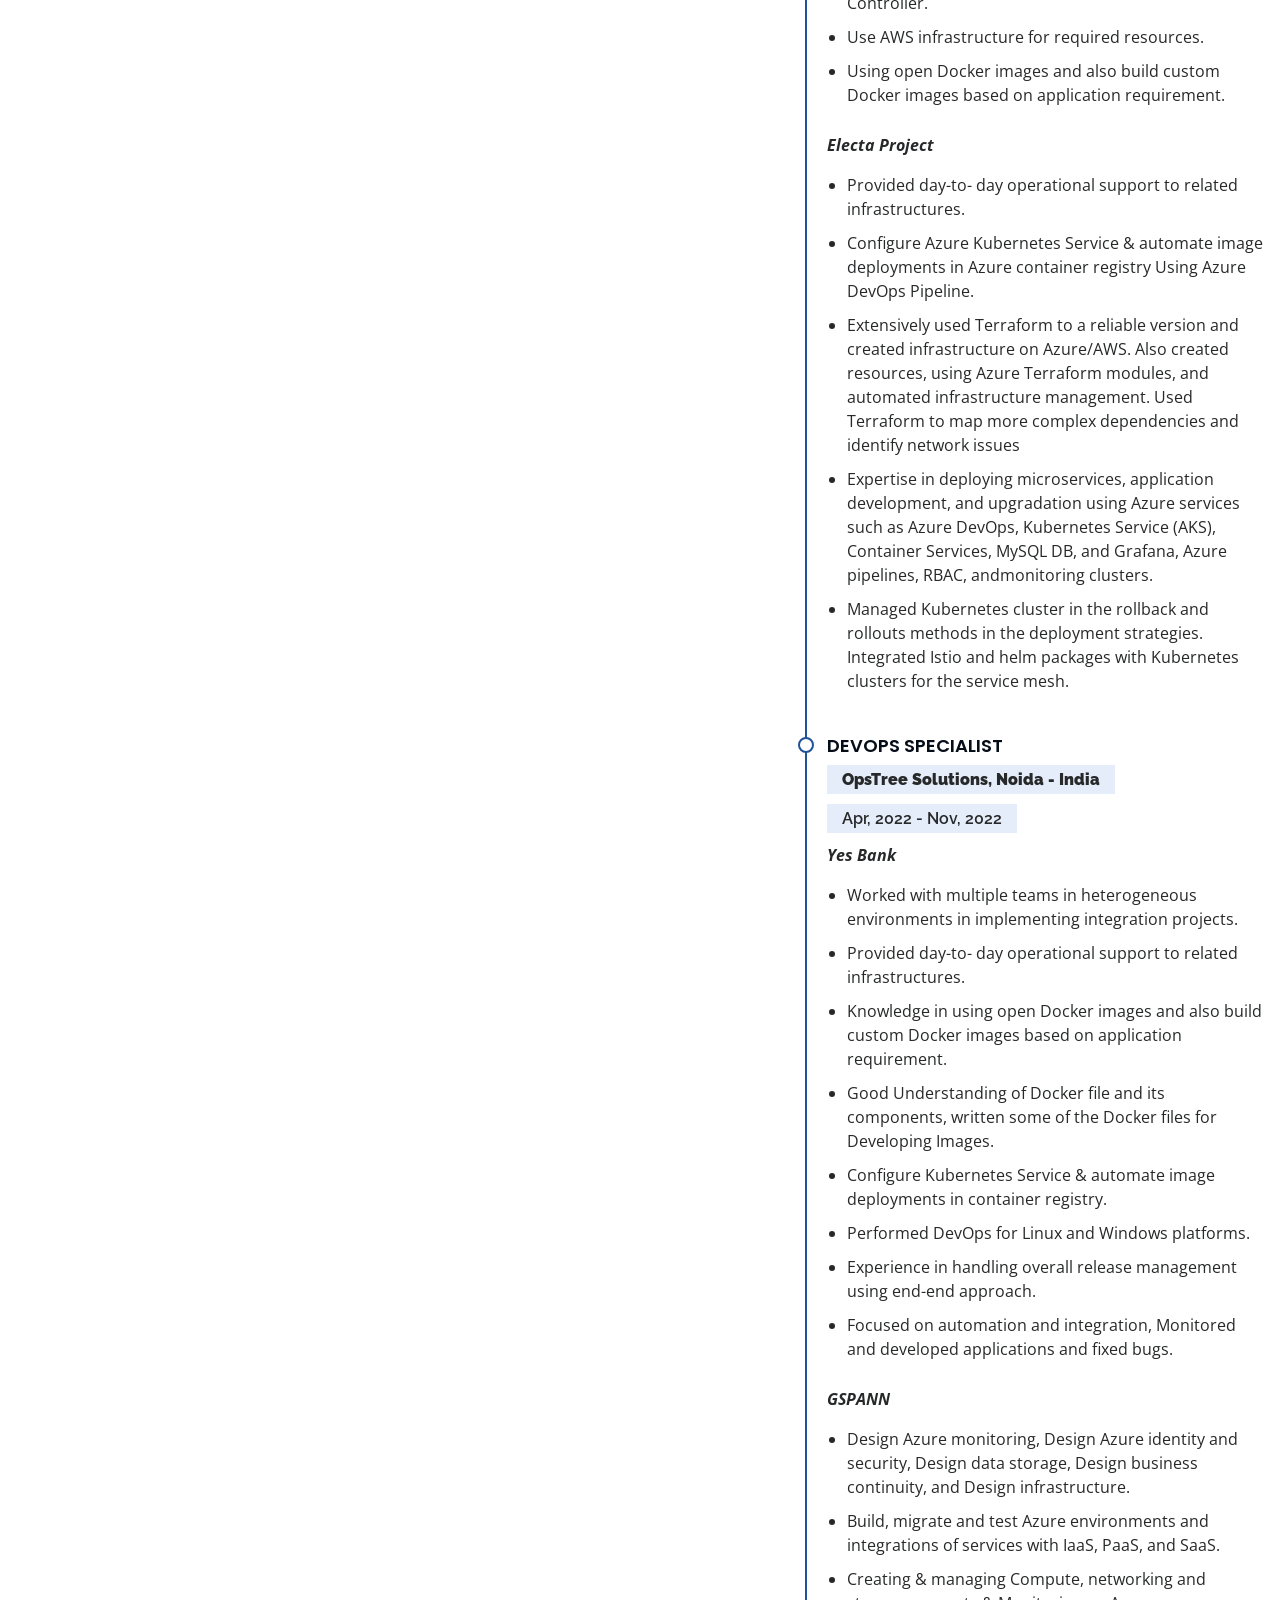
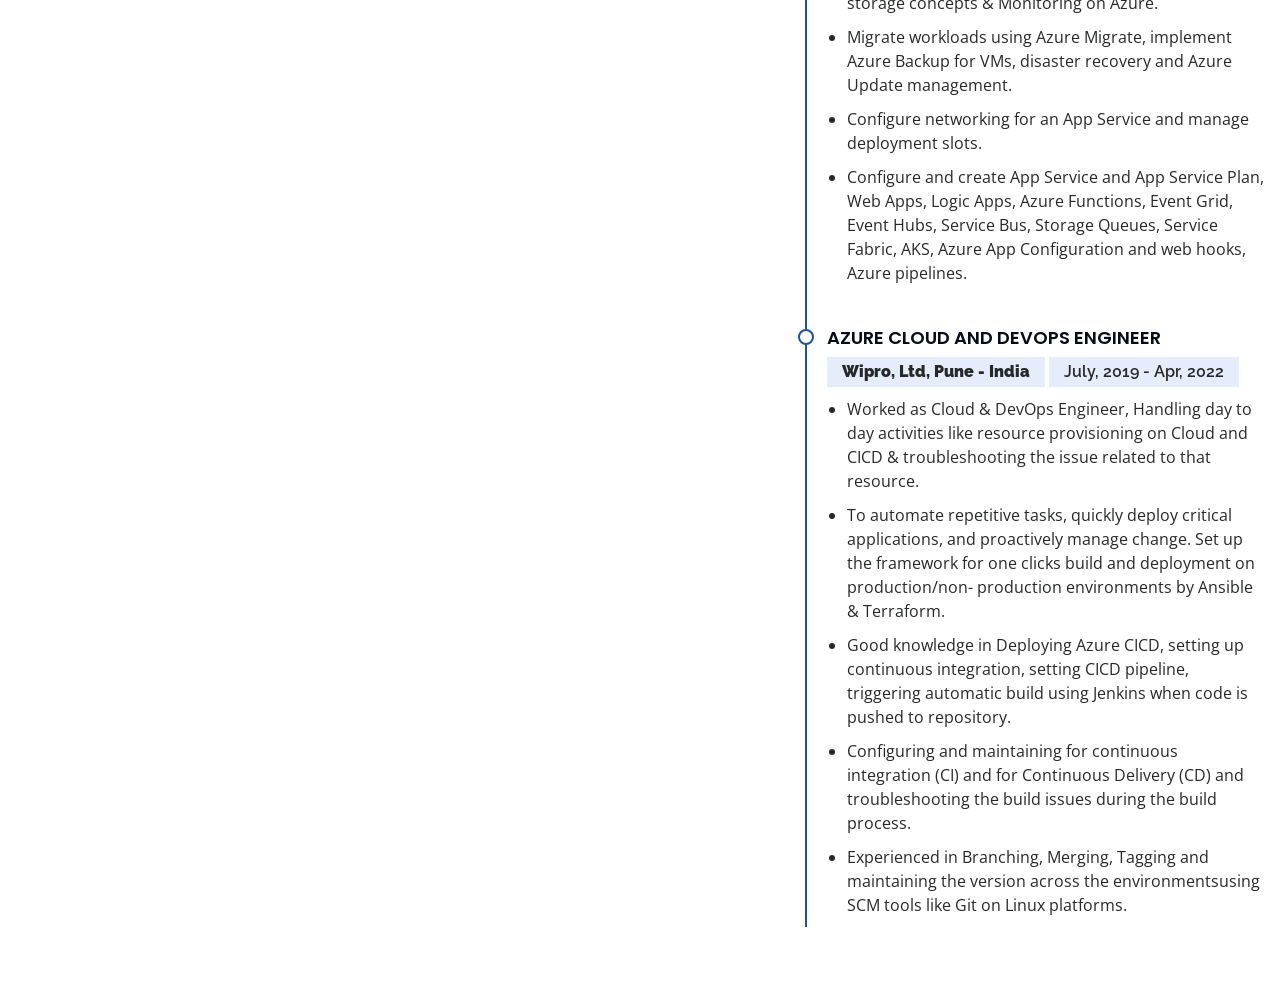
==== commit 13b8ffdd: "Update index.html" ====
--- a/index.html
+++ b/index.html
@@ -268,7 +268,15 @@
                     <div class="col-lg-6" data-aos="fade-up" data-aos-delay="100">
                         <h3 class="resume-title">Professional Experience</h3>
                     
-
+                    <div class="resume-item">
+                            <h4>Senior Associate </h4>                           
+                            <h5><b>Publicis-Sapient, Noida - India</b></h5>
+                            <h5>Sep, 2025 - Present </h5>
+                            <p><em>Project - </em></p>
+                        </div>
+                        
+
+                        
                     <div class="resume-item">
                             <h4>DevOps and Cloud Trainer</h4>
                             <h5>July, 2024 - July, 2025</h5>
@@ -280,12 +288,6 @@
                                 </li>
                             </ul>
                         
-                        </div>
-
-                    <div class="resume-item">
-                            <h4>Senior Associate </h4>                           
-                            <h5><b>Publicis-Sapient, Noida - India</b></h5>
-                            <h5>Sep, 2025 - Present </h5>
                         </div>
 
                         
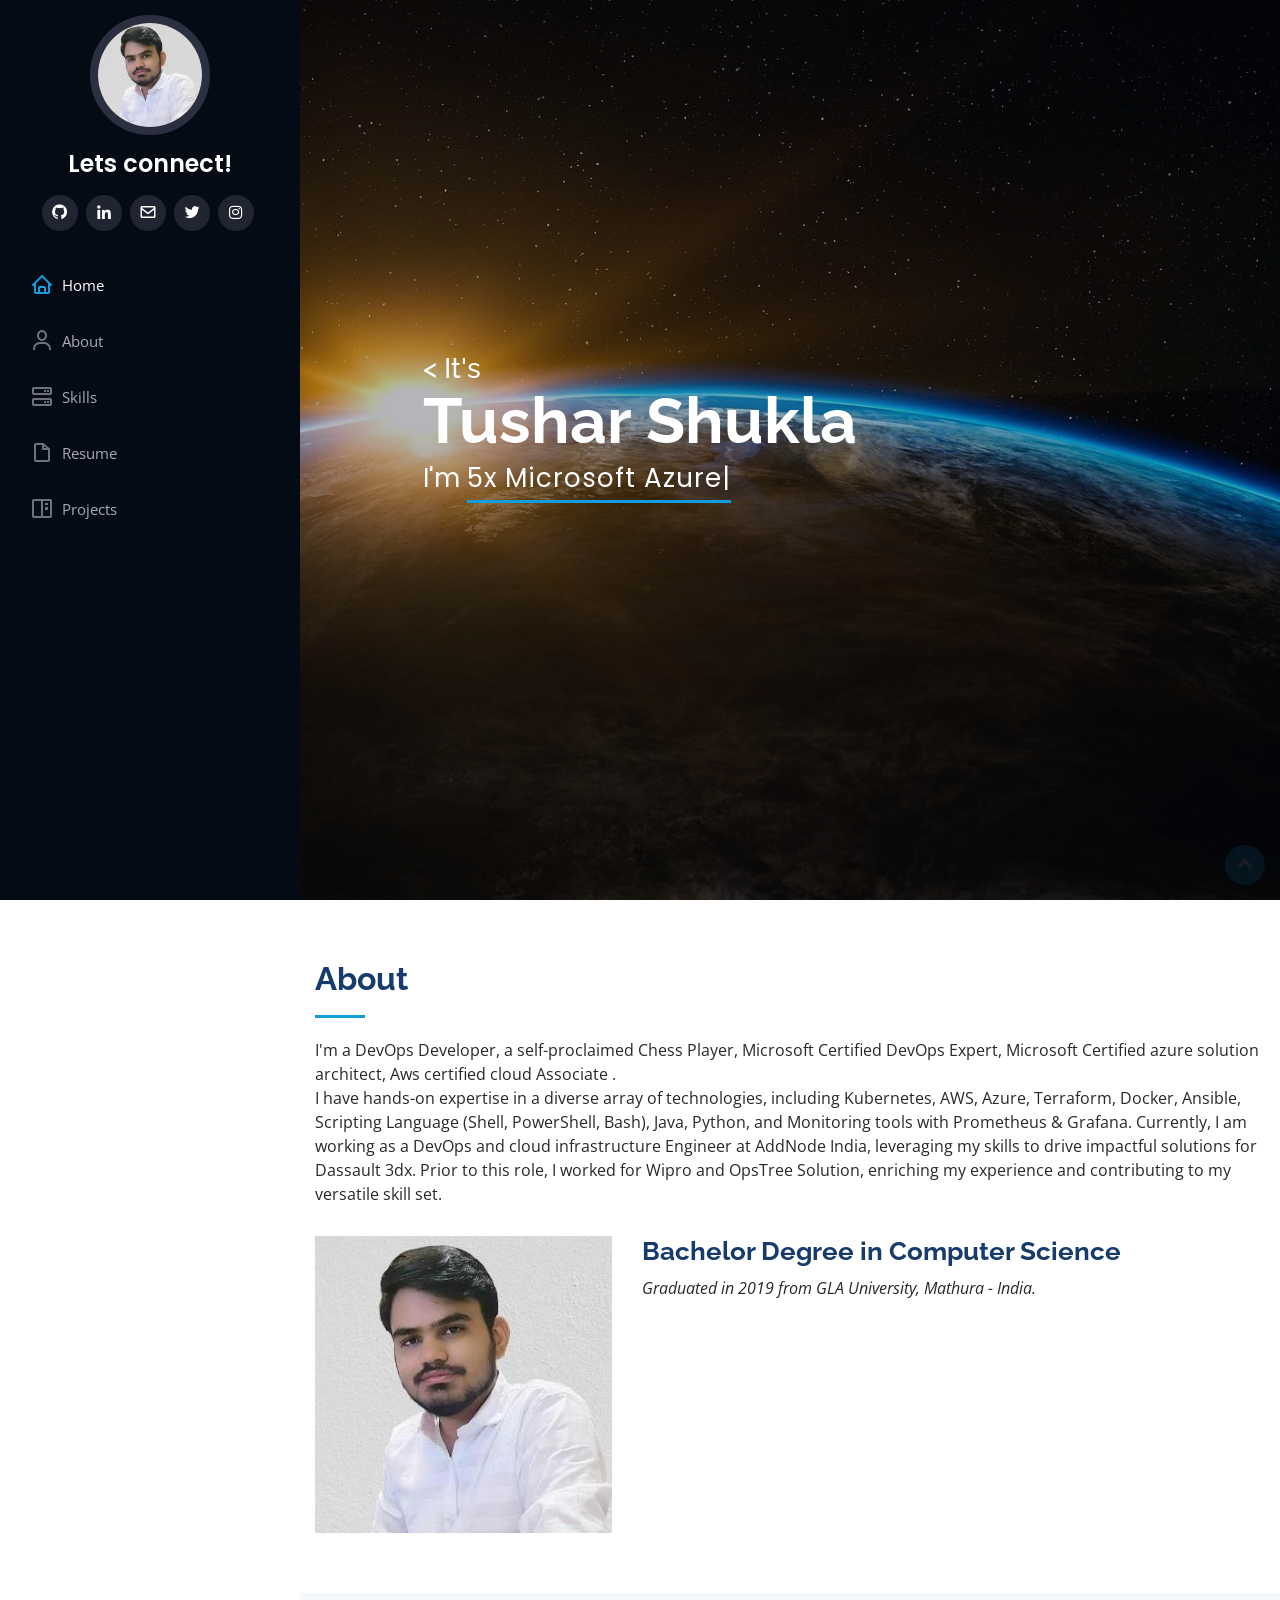
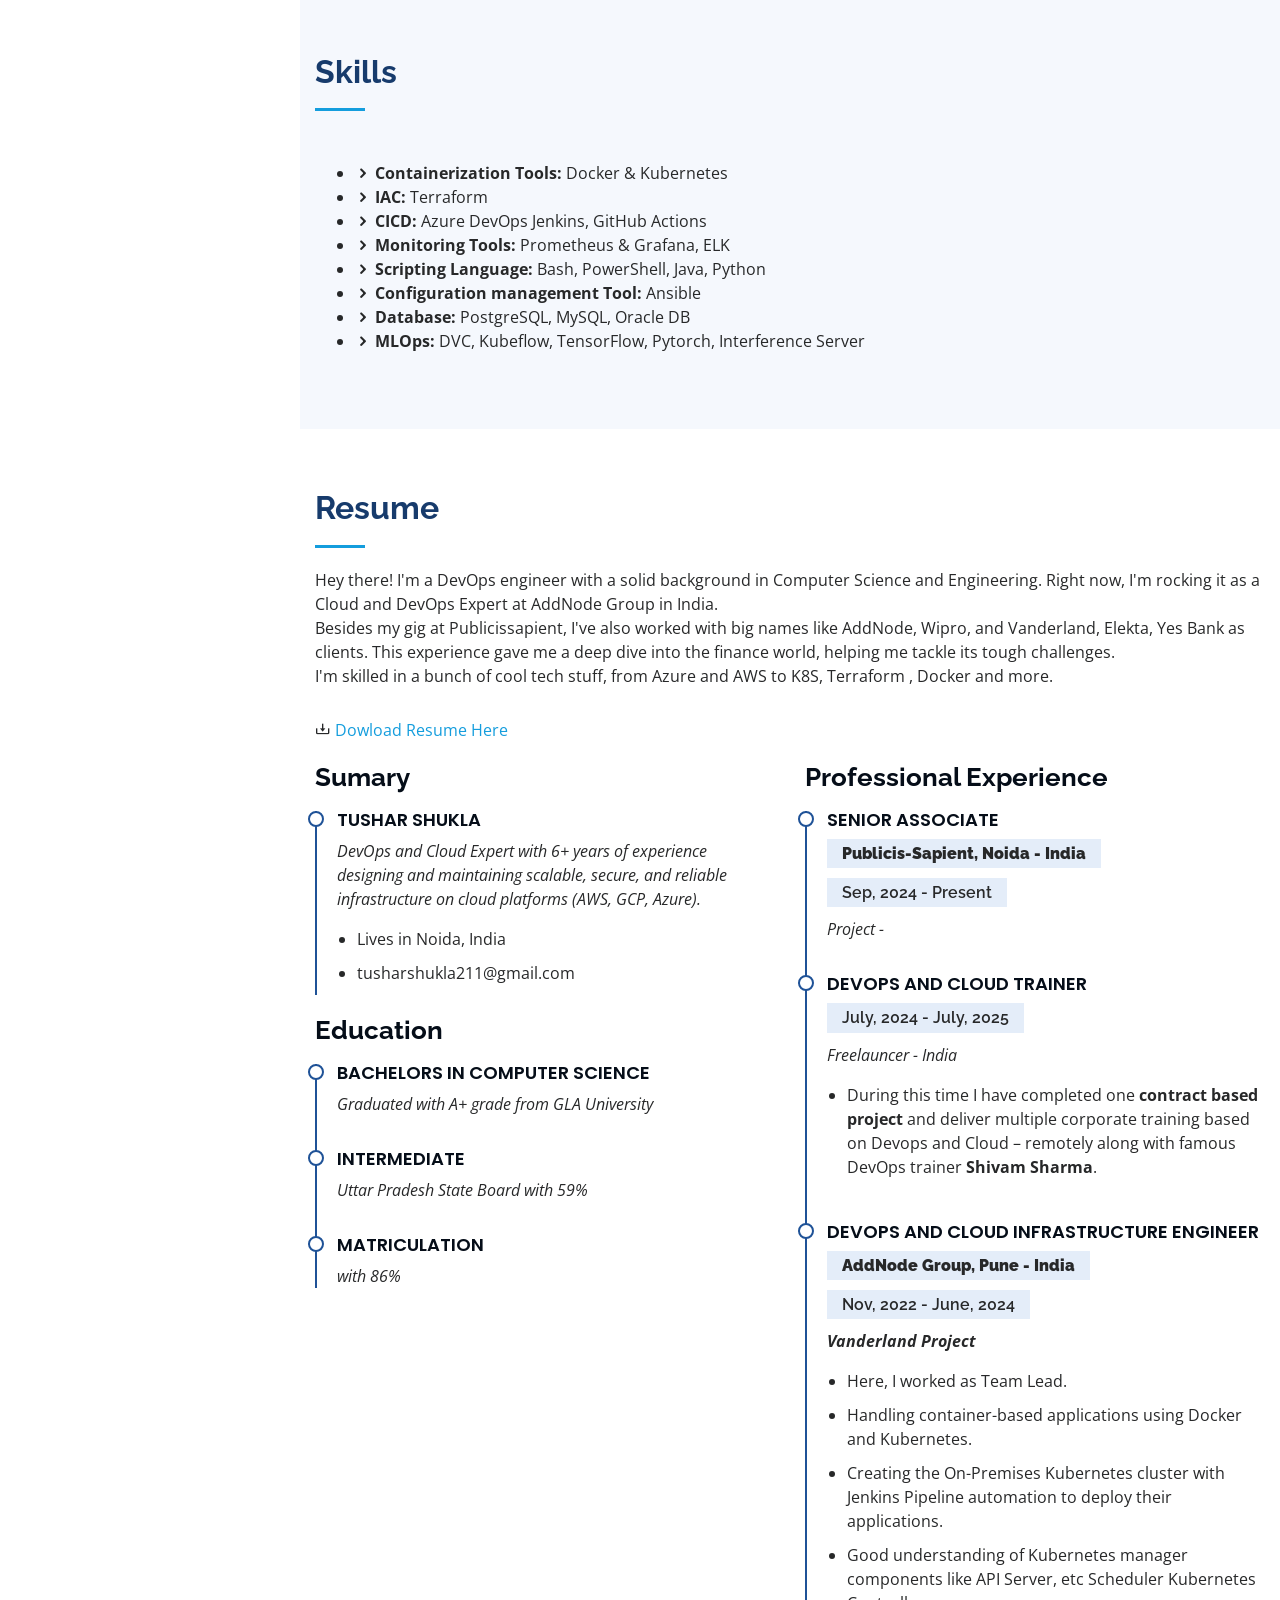
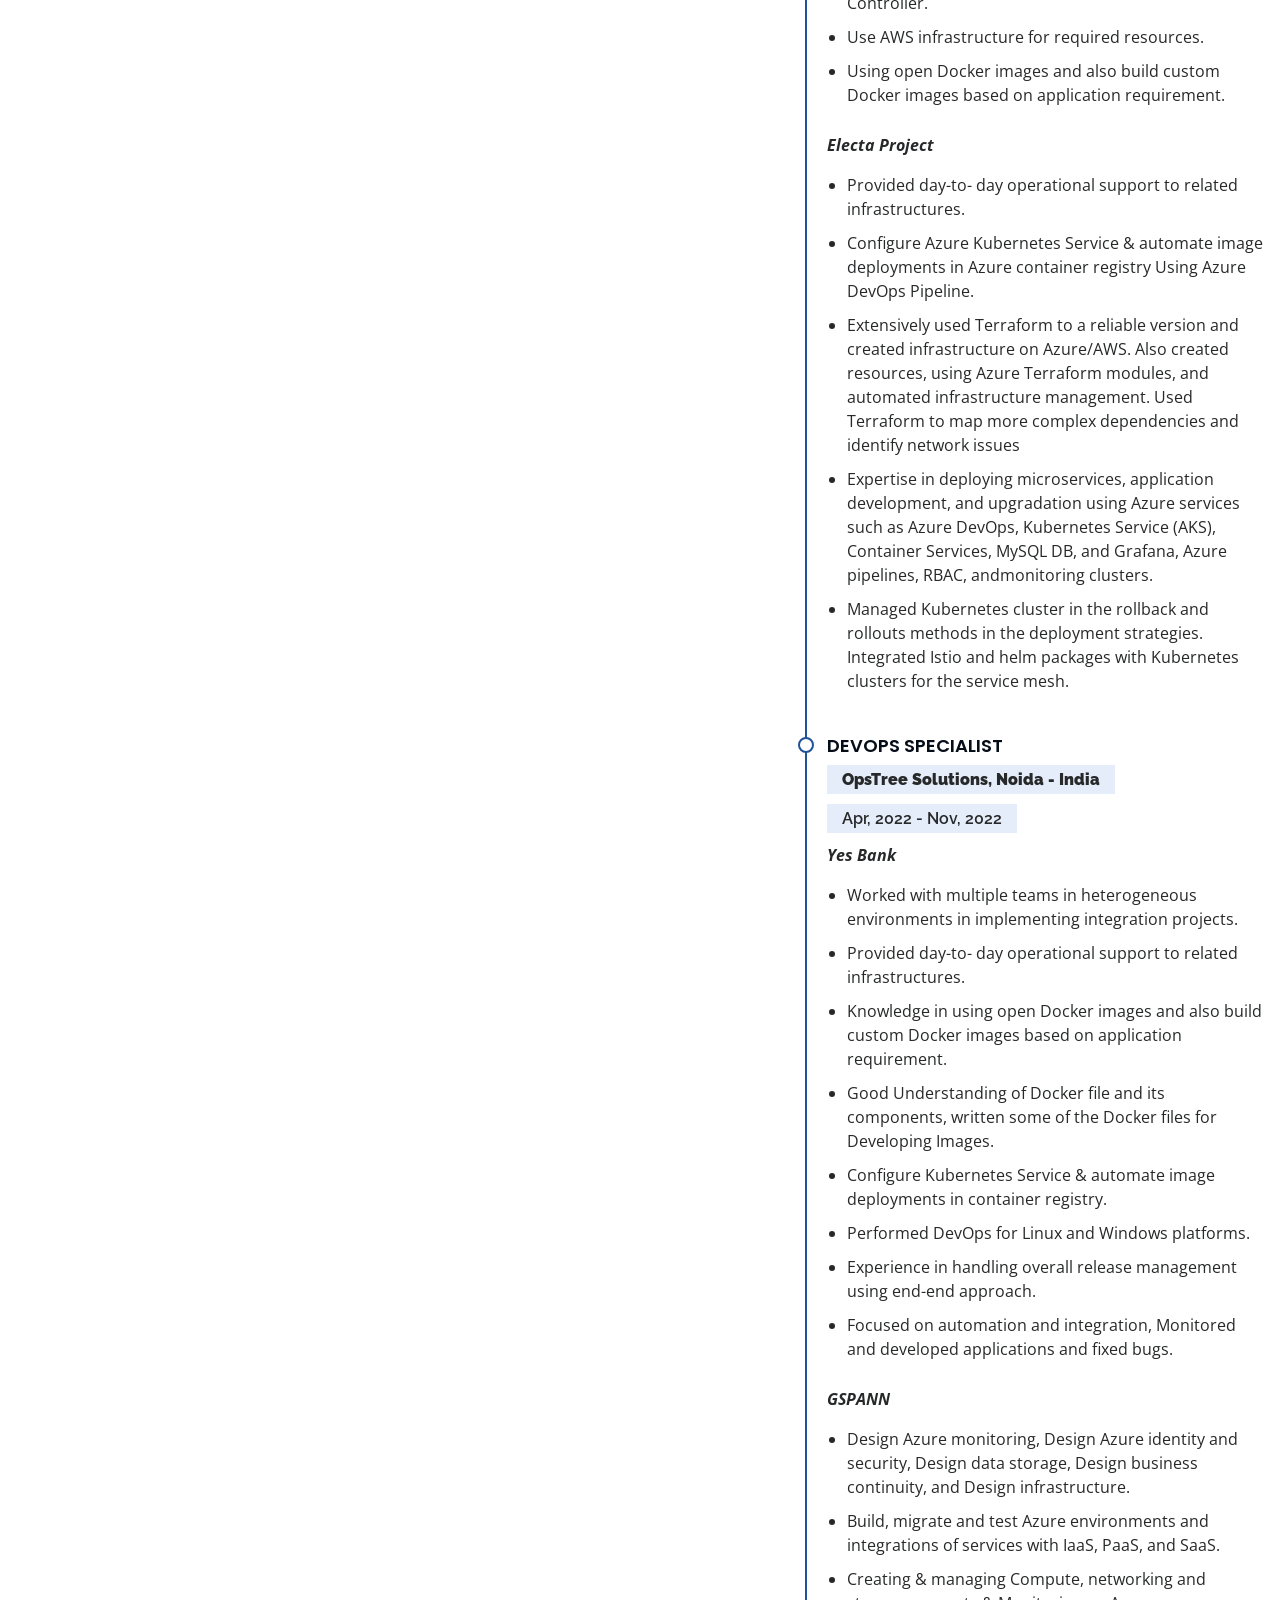
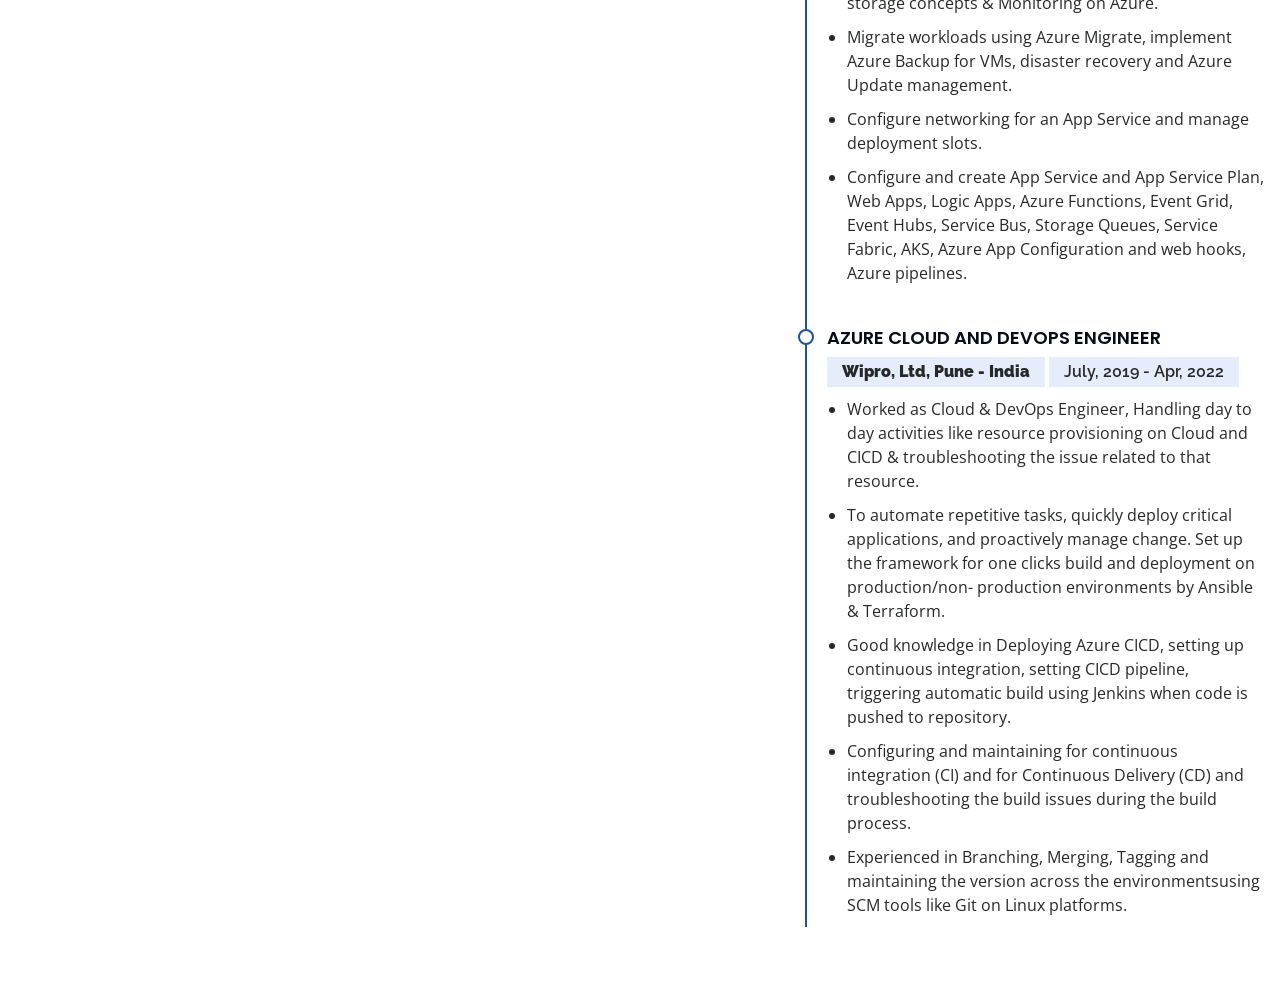
==== commit 71e4f917: "Update index.html" ====
--- a/index.html
+++ b/index.html
@@ -271,7 +271,7 @@
                     <div class="resume-item">
                             <h4>Senior Associate </h4>                           
                             <h5><b>Publicis-Sapient, Noida - India</b></h5>
-                            <h5>Sep, 2025 - Present </h5>
+                            <h5>Sep, 2024 - Present </h5>
                             <p><em>Project - </em></p>
                         </div>
                         
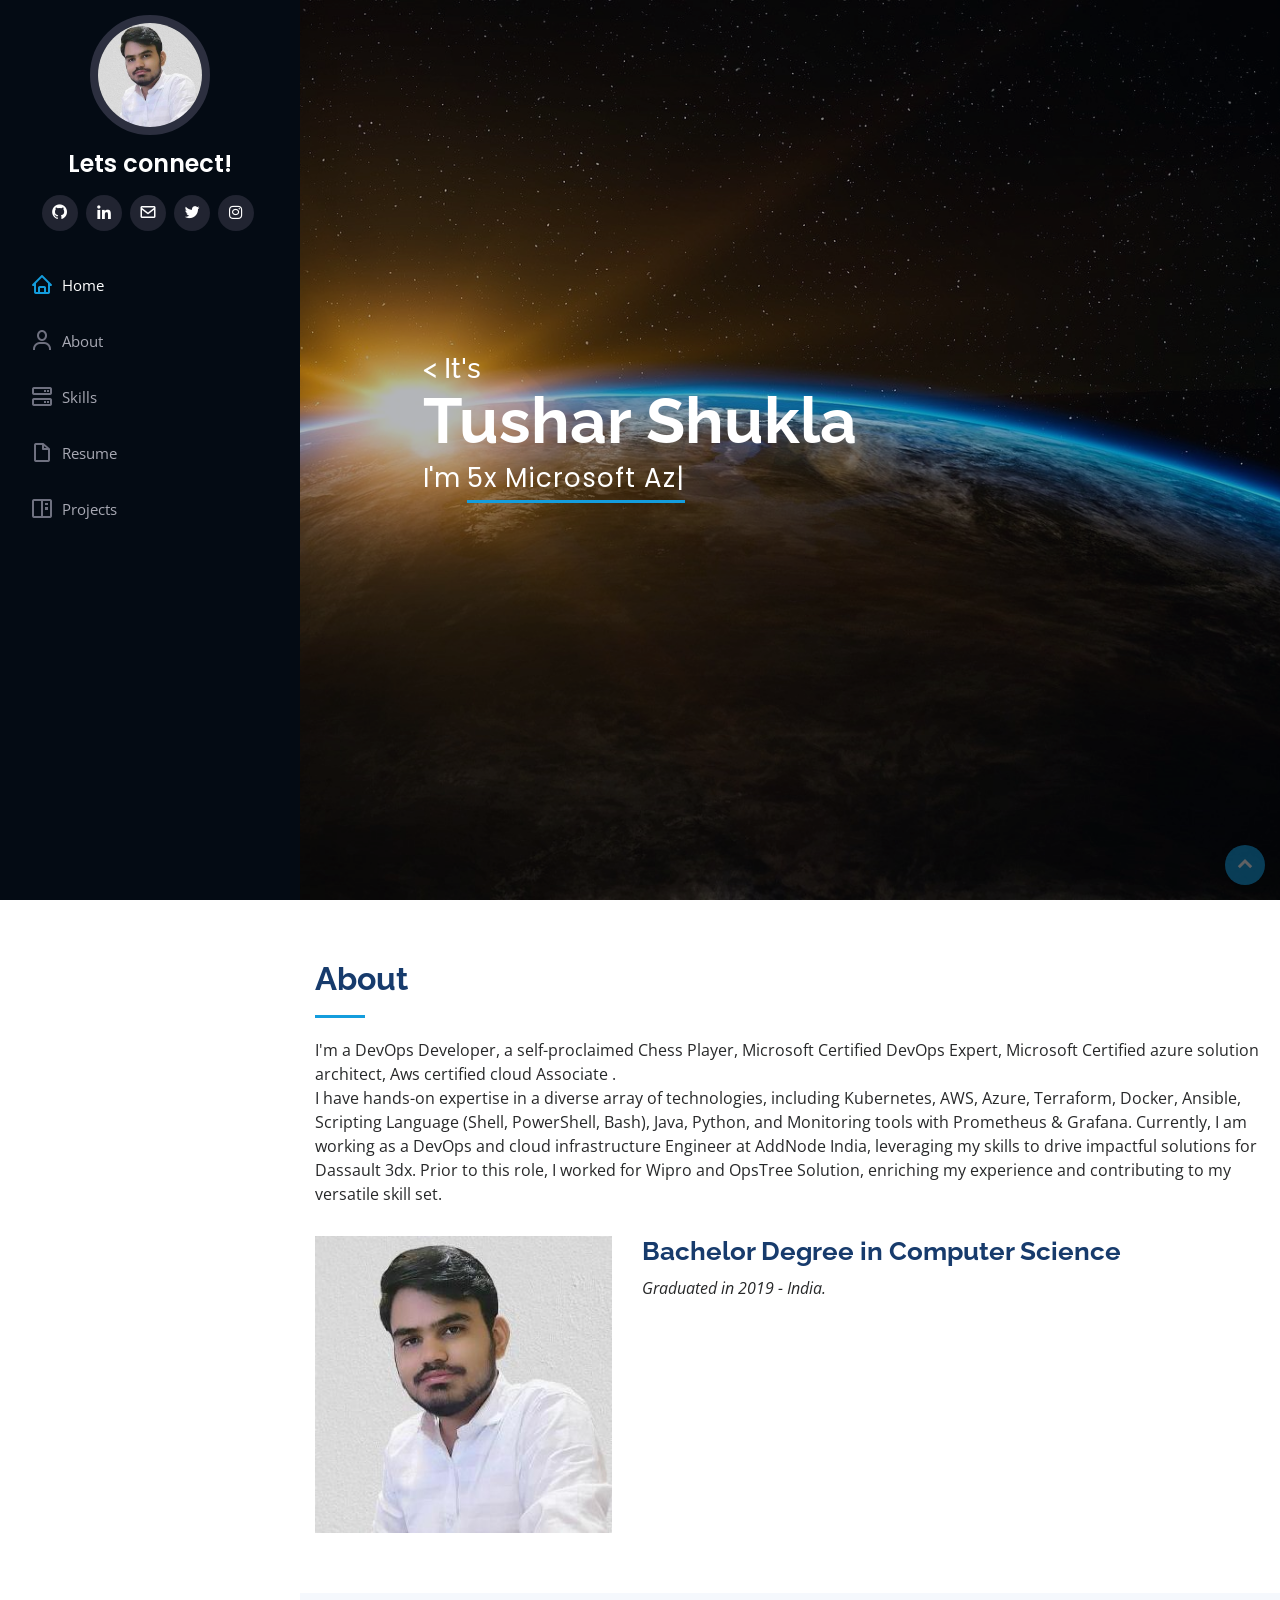
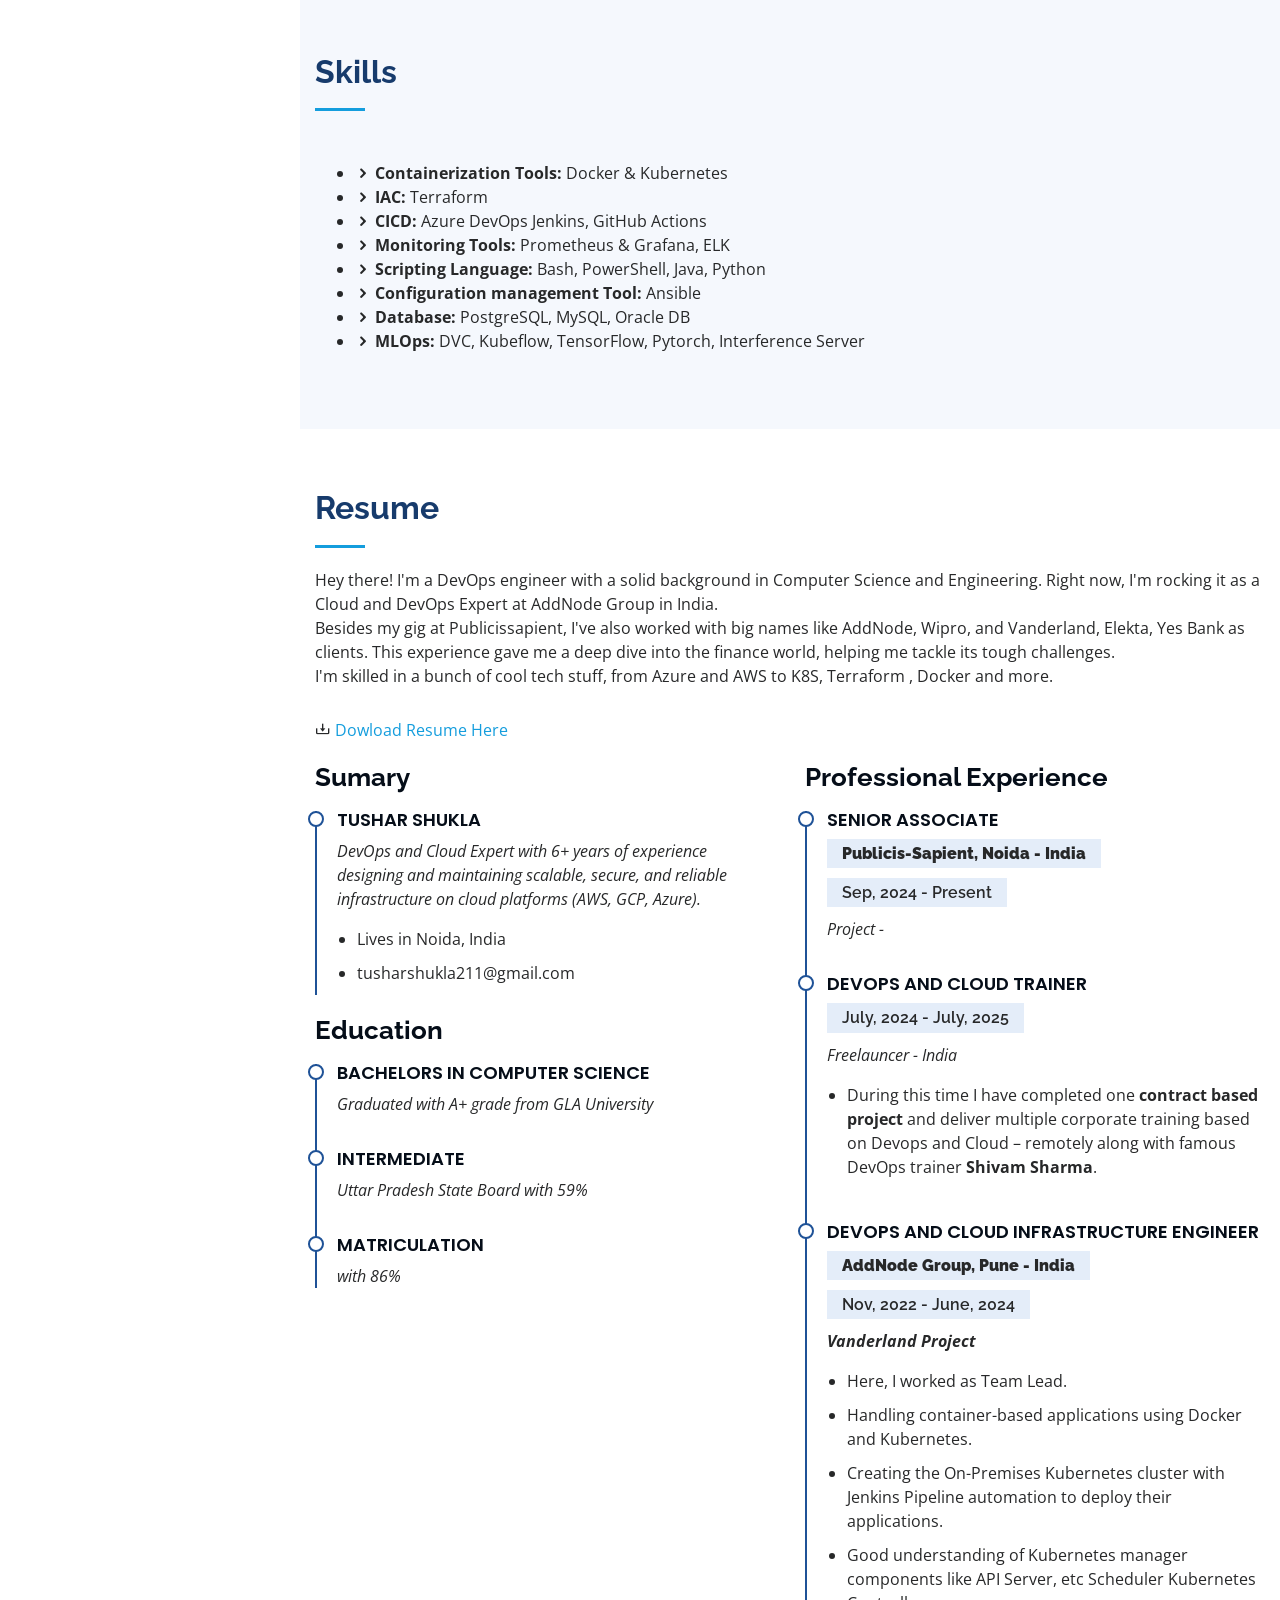
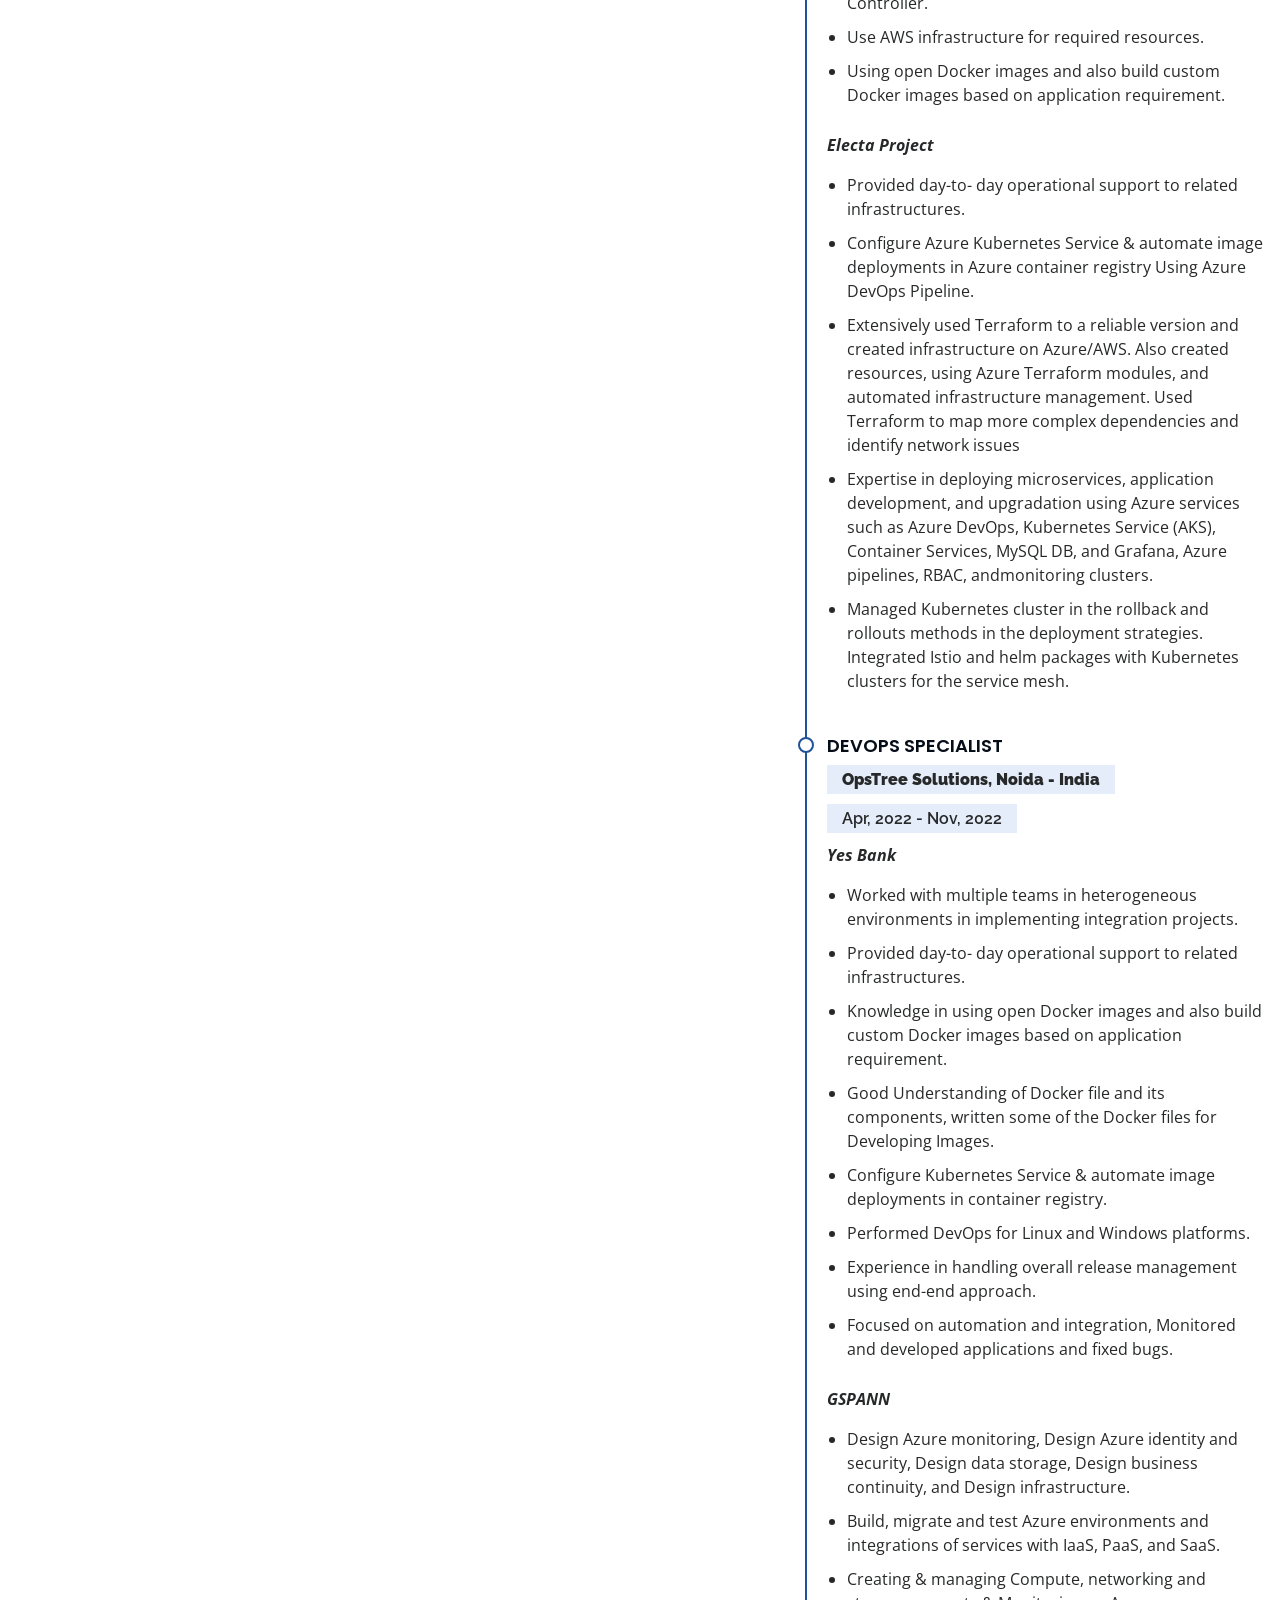
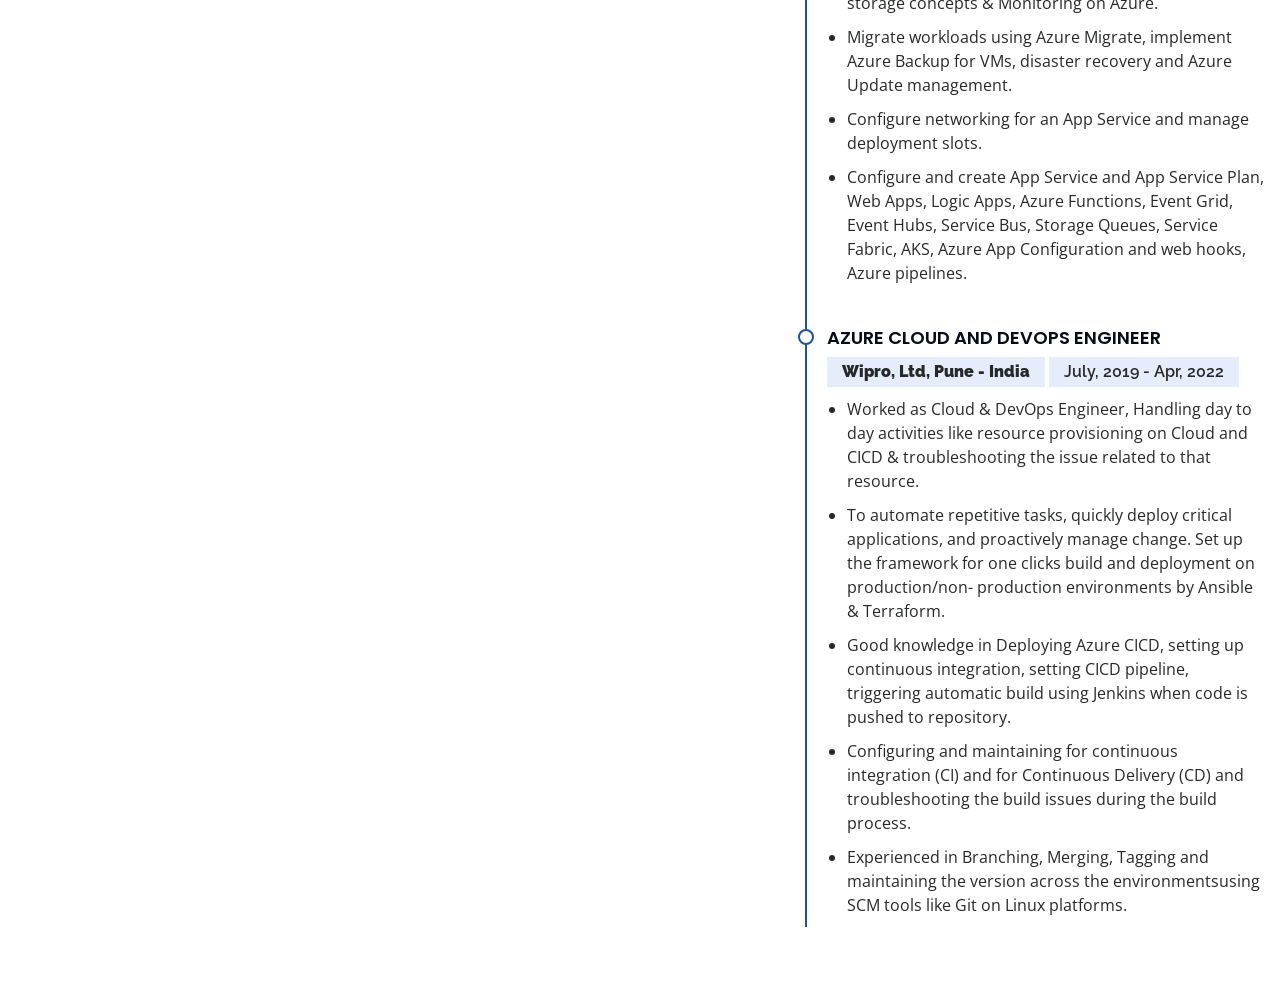
==== commit eb93a22d: "Update index.html" ====
--- a/index.html
+++ b/index.html
@@ -119,7 +119,7 @@
                     <div class="col-lg-8 pt-4 pt-lg-0 content" data-aos="fade-left">
                         <h3>Bachelor Degree in Computer Science </h3>
                         <p class="font-italic">
-                            Graduated in 2019 from GLA University, Mathura - India.
+                            Graduated in 2019 - India.
                         </p>
 
                     </div>
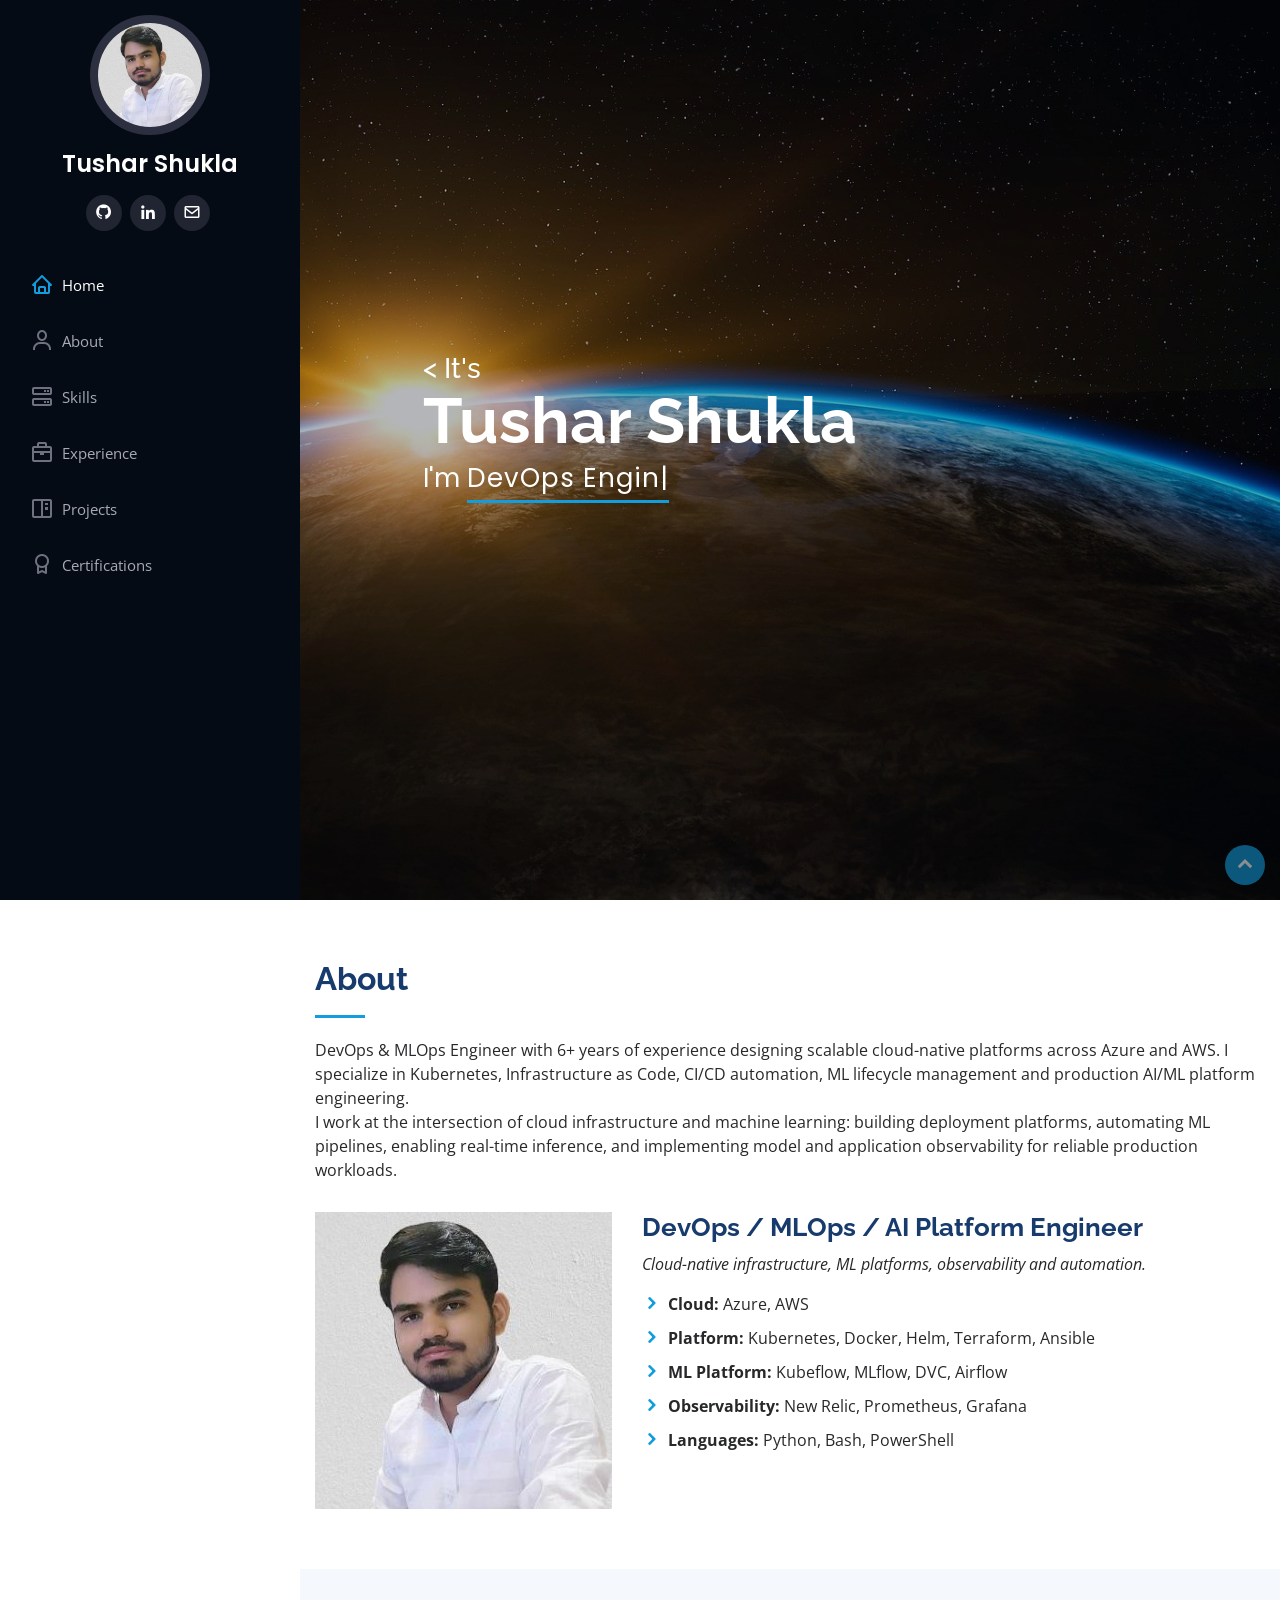
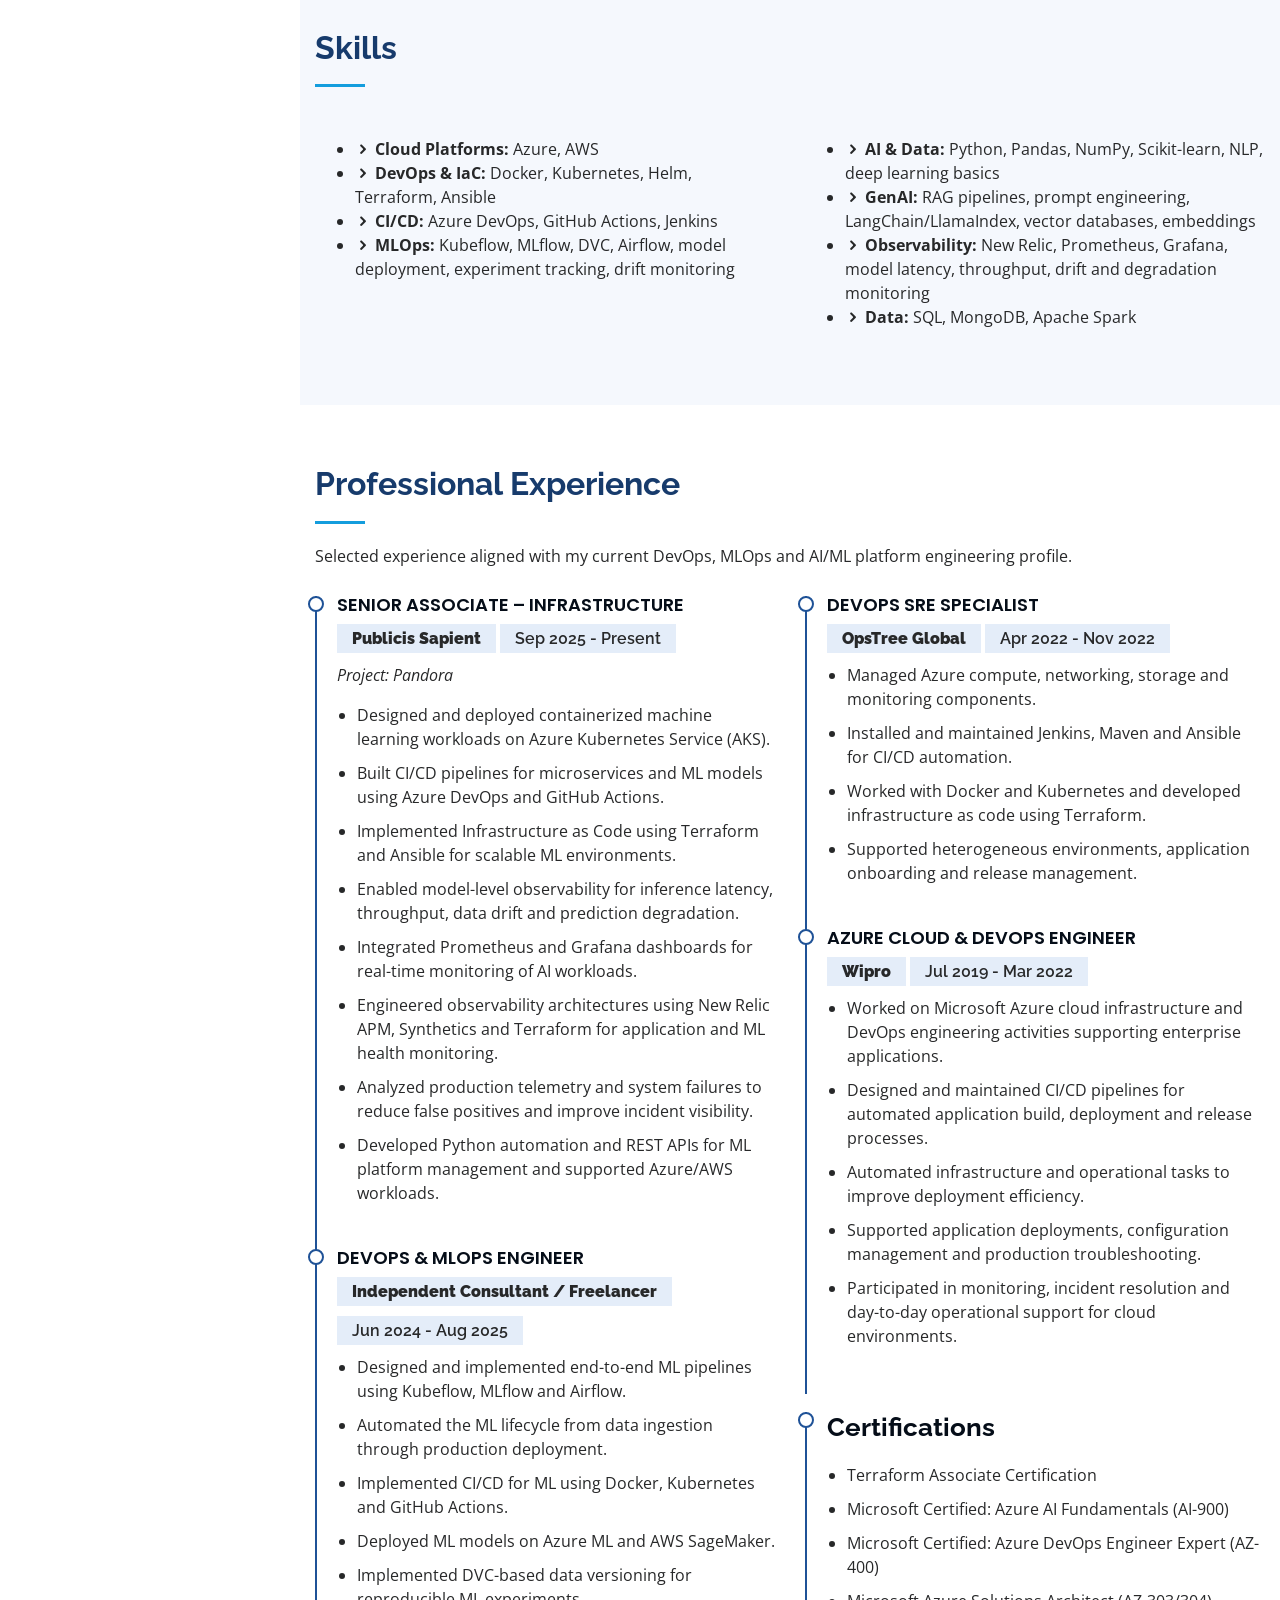
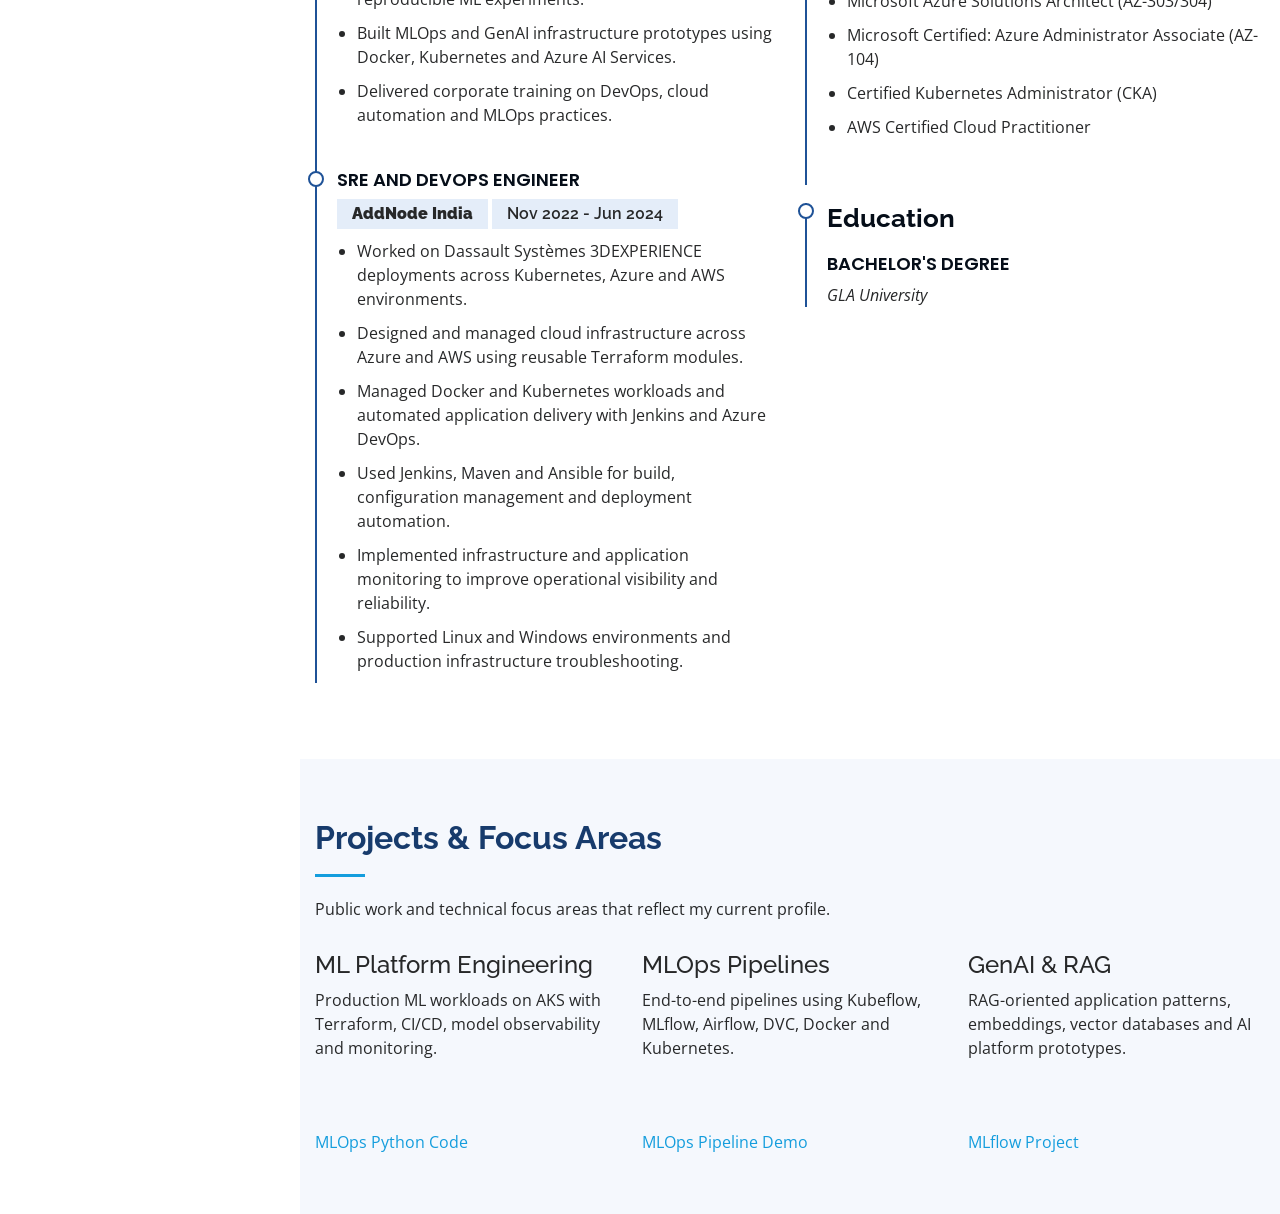
==== commit 9cb21ed6: "Update portfolio to match current LinkedIn MLOps profile" ====
--- a/index.html
+++ b/index.html
@@ -1,439 +1,229 @@
 <!DOCTYPE html>
 <html lang="en">
-
 <head>
     <meta charset="utf-8">
     <meta content="width=device-width, initial-scale=1.0" name="viewport">
-
-    <title>Tushar Shukla</title>
-    <meta content="" name="description">
-    <meta content="" name="keywords">
-
-    <!-- Favicons -->
+    <title>Tushar Shukla | DevOps | MLOps | AI/ML Platform Engineer</title>
+    <meta content="DevOps, MLOps and AI/ML Platform Engineer with 6+ years of experience across Azure and AWS. Kubernetes, Terraform, CI/CD, ML pipelines, model observability and GenAI." name="description">
+    <meta content="Tushar Shukla, DevOps, MLOps, AI ML, Kubernetes, Azure, AWS, Terraform, MLflow, Kubeflow, New Relic, GenAI" name="keywords">
     <link href="assets/img/favicon.png" rel="icon">
     <link href="assets/img/apple-touch-icon.png" rel="apple-touch-icon">
-
-    <!-- Google Fonts -->
-    <link
-        href="https://fonts.googleapis.com/css?family=Open+Sans:300,300i,400,400i,600,600i,700,700i|Raleway:300,300i,400,400i,500,500i,600,600i,700,700i|Poppins:300,300i,400,400i,500,500i,600,600i,700,700i"
-        rel="stylesheet">
-
-    <!-- Vendor CSS Files -->
+    <link href="https://fonts.googleapis.com/css?family=Open+Sans:300,300i,400,400i,600,600i,700,700i|Raleway:300,300i,400,400i,500,500i,600,600i,700,700i|Poppins:300,300i,400,400i,500,500i,600,600i,700,700i" rel="stylesheet">
     <link href="assets/vendor/bootstrap/css/bootstrap.min.css" rel="stylesheet">
     <link href="assets/vendor/icofont/icofont.min.css" rel="stylesheet">
     <link href="assets/vendor/boxicons/css/boxicons.min.css" rel="stylesheet">
     <link href="assets/vendor/venobox/venobox.css" rel="stylesheet">
     <link href="assets/vendor/owl.carousel/assets/owl.carousel.min.css" rel="stylesheet">
     <link href="assets/vendor/aos/aos.css" rel="stylesheet">
-
-    <!-- Template Main CSS File -->
     <link href="assets/css/style.css" rel="stylesheet">
-
-    <!-- =======================================================
-  * Template Name: iPortfolio - v1.4.0
-  * Template URL: https://bootstrapmade.com/iportfolio-bootstrap-portfolio-websites-template/
-  * Author: BootstrapMade.com
-  * License: https://bootstrapmade.com/license/
-  ======================================================== -->
 </head>
-
 <body>
-
-    <!-- ======= Mobile nav toggle button ======= -->
     <button type="button" class="mobile-nav-toggle d-xl-none"><i class="icofont-navigation-menu"></i></button>
-
-    <!-- ======= Header ======= -->
     <header id="header">
         <div class="d-flex flex-column">
-
             <div class="profile">
-                <img src="assets/img/profile-img.jpeg" alt="" class="img-fluid rounded-circle">
-                <h1 class="text-light"><a href="index.html">Lets connect!</a></h1>
+                <img src="assets/img/profile-img.jpeg" alt="Tushar Shukla" class="img-fluid rounded-circle">
+                <h1 class="text-light"><a href="index.html">Tushar Shukla</a></h1>
                 <div class="social-links mt-3 text-center">
-
-                    <a href="https://github.com/tushar0678" target="blank" class="git-hub"><i
-                            class="bx bxl-github"></i></a>
-                    <a href="https://www.linkedin.com/in/tushar0678" target="blank" class="linkedin"><i
-                            class="bx bxl-linkedin"></i></a>
-                    <a href="mailto:tushar0678@gmail.com" target="_blank" class="email"><i 
-                            class="bx bx-envelope"></i></a>
-                    <a href=" https://x.com" target="blank" class="twitter"><i
-                            class="bx bxl-twitter"></i></a>
-                    <a href="https://www.instagram.com/" target="blank" class="instagram"><i
-                            class="bx bxl-instagram"></i></a>
-
-                </div>
-            </div>
-
+                    <a href="https://github.com/tushar0678" target="_blank" rel="noopener" class="git-hub"><i class="bx bxl-github"></i></a>
+                    <a href="https://www.linkedin.com/in/tushar0678" target="_blank" rel="noopener" class="linkedin"><i class="bx bxl-linkedin"></i></a>
+                    <a href="mailto:tusharshukla211@gmail.com" class="email"><i class="bx bx-envelope"></i></a>
+                </div>
+            </div>
             <nav class="nav-menu">
                 <ul>
                     <li class="active"><a href="#hero"><i class="bx bx-home"></i> <span>Home</span></a></li>
                     <li><a href="#about"><i class="bx bx-user"></i> <span>About</span></a></li>
                     <li><a href="#skills"><i class="bx bx-server"></i> Skills</a></li>
-                    <li><a href="#resume"><i class="bx bx-file-blank"></i> <span>Resume</span></a></li>
+                    <li><a href="#experience"><i class="bx bx-briefcase"></i> <span>Experience</span></a></li>
                     <li><a href="#portfolio"><i class="bx bx-book-content"></i> Projects</a></li>
-
+                    <li><a href="#certifications"><i class="bx bx-award"></i> Certifications</a></li>
                 </ul>
-            </nav><!-- .nav-menu -->
-            <button type="button" class="mobile-nav-toggle d-xl-none"><i class="icofont-navigation-menu"></i></button>
-
+            </nav>
         </div>
-    </header><!-- End Header -->
-
+    </header>
 
     <section id="hero" class="d-flex flex-column justify-content-center align-items-center">
-
         <div class="hero-container" data-aos="fade-in">
-            <h3 style="color: white;">
-                < It's</h3>
-                    <h1>Tushar Shukla</h1>
-                    <p>I'm <span class="typed"
-                            data-typed-items="5x Microsoft Azure - AWS Certified />, Certified DevOps Expert />, Certified Kubernetes Administrator />, Certified DevOps Trainer />, a MLOps Passionate />"></span></p>
+            <h3 style="color: white;">&lt; It's</h3>
+            <h1>Tushar Shukla</h1>
+            <p>I'm <span class="typed" data-typed-items="DevOps Engineer,MLOps Engineer,AI/ML Platform Engineer,Cloud Engineer,GenAI Enthusiast"></span></p>
         </div>
     </section>
 
     <main id="main">
-
-        <!-- ======= About Section ======= -->
         <section id="about" class="about">
             <div class="container">
-
                 <div class="section-title">
                     <h2>About</h2>
-                    <p>I'm a DevOps Developer, a self-proclaimed Chess Player, 
-                        Microsoft Certified DevOps Expert, Microsoft Certified azure solution architect, 
-                        Aws certified cloud Associate .</p>
-                    <p> I have hands-on expertise in a diverse array of technologies, including Kubernetes, 
-                        AWS, Azure, Terraform, Docker, Ansible, Scripting Language (Shell, PowerShell, Bash), 
-                        Java, Python, and Monitoring tools with Prometheus & Grafana. Currently, I am working 
-                        as a DevOps and cloud infrastructure Engineer at AddNode India, 
-                        leveraging my skills to drive impactful solutions for Dassault 3dx.
-                        Prior to this role, I worked for Wipro and OpsTree Solution,
-                         enriching my experience and contributing to my versatile skill set.</p>
-                </div>
-
+                    <p>DevOps & MLOps Engineer with 6+ years of experience designing scalable cloud-native platforms across Azure and AWS. I specialize in Kubernetes, Infrastructure as Code, CI/CD automation, ML lifecycle management and production AI/ML platform engineering.</p>
+                    <p>I work at the intersection of cloud infrastructure and machine learning: building deployment platforms, automating ML pipelines, enabling real-time inference, and implementing model and application observability for reliable production workloads.</p>
+                </div>
                 <div class="row">
                     <div class="col-lg-4" data-aos="fade-right">
-                        <img src="assets/img/profile-img.jpeg" class="img-fluid" alt="">
+                        <img src="assets/img/profile-img.jpeg" class="img-fluid" alt="Tushar Shukla">
                     </div>
                     <div class="col-lg-8 pt-4 pt-lg-0 content" data-aos="fade-left">
-                        <h3>Bachelor Degree in Computer Science </h3>
-                        <p class="font-italic">
-                            Graduated in 2019 - India.
-                        </p>
-
-                    </div>
-                </div>
-
-            </div>
-        </section><!-- End About Section -->
-
-
-        <!-- ======= Skills Section ======= -->
+                        <h3>DevOps / MLOps / AI Platform Engineer</h3>
+                        <p class="font-italic">Cloud-native infrastructure, ML platforms, observability and automation.</p>
+                        <ul>
+                            <li><i class="icofont-rounded-right"></i> <strong>Cloud:</strong> Azure, AWS</li>
+                            <li><i class="icofont-rounded-right"></i> <strong>Platform:</strong> Kubernetes, Docker, Helm, Terraform, Ansible</li>
+                            <li><i class="icofont-rounded-right"></i> <strong>ML Platform:</strong> Kubeflow, MLflow, DVC, Airflow</li>
+                            <li><i class="icofont-rounded-right"></i> <strong>Observability:</strong> New Relic, Prometheus, Grafana</li>
+                            <li><i class="icofont-rounded-right"></i> <strong>Languages:</strong> Python, Bash, PowerShell</li>
+                        </ul>
+                    </div>
+                </div>
+            </div>
+        </section>
+
         <section id="skills" class="skills section-bg">
             <div class="container">
-
+                <div class="section-title"><h2>Skills</h2></div>
+                <div class="row">
+                    <div class="col-lg-6">
+                        <ul>
+                            <li><i class="icofont-rounded-right"></i> <strong>Cloud Platforms:</strong> Azure, AWS</li>
+                            <li><i class="icofont-rounded-right"></i> <strong>DevOps & IaC:</strong> Docker, Kubernetes, Helm, Terraform, Ansible</li>
+                            <li><i class="icofont-rounded-right"></i> <strong>CI/CD:</strong> Azure DevOps, GitHub Actions, Jenkins</li>
+                            <li><i class="icofont-rounded-right"></i> <strong>MLOps:</strong> Kubeflow, MLflow, DVC, Airflow, model deployment, experiment tracking, drift monitoring</li>
+                        </ul>
+                    </div>
+                    <div class="col-lg-6">
+                        <ul>
+                            <li><i class="icofont-rounded-right"></i> <strong>AI & Data:</strong> Python, Pandas, NumPy, Scikit-learn, NLP, deep learning basics</li>
+                            <li><i class="icofont-rounded-right"></i> <strong>GenAI:</strong> RAG pipelines, prompt engineering, LangChain/LlamaIndex, vector databases, embeddings</li>
+                            <li><i class="icofont-rounded-right"></i> <strong>Observability:</strong> New Relic, Prometheus, Grafana, model latency, throughput, drift and degradation monitoring</li>
+                            <li><i class="icofont-rounded-right"></i> <strong>Data:</strong> SQL, MongoDB, Apache Spark</li>
+                        </ul>
+                    </div>
+                </div>
+            </div>
+        </section>
+
+        <section id="experience" class="resume">
+            <div class="container">
                 <div class="section-title">
-                    <h2>Skills</h2>
-                </div>
-                <div class="row">
-                    <div class="col-lg-8">
-                        <ul>
-                            <li><i class="icofont-rounded-right"></i> <strong>Containerization Tools:</strong> Docker 
-                                & Kubernetes</li>
-                            <li><i class="icofont-rounded-right"></i> <strong>IAC:</strong> Terraform </li>
-                            <li><i class="icofont-rounded-right"></i> <strong>CICD:</strong> Azure DevOps
-                                Jenkins, GitHub Actions</li>
-                            <li><i class="icofont-rounded-right"></i> <strong>Monitoring Tools:</strong> Prometheus & Grafana, ELK</li>
-                            <li><i class="icofont-rounded-right"></i> <strong>Scripting Language:</strong> Bash, 
-                                PowerShell, Java, Python</li>
-                            <li><i class="icofont-rounded-right"></i> <strong>Configuration management Tool:</strong> Ansible </li>
-                            <li><i class="icofont-rounded-right"></i> <strong>Database:</strong> 
-                                PostgreSQL, MySQL, Oracle DB</li>
-                            <li><i class="icofont-rounded-right"></i> <strong>MLOps:</strong> DVC, Kubeflow, TensorFlow, Pytorch, Interference Server  </li>
-
-                        </ul>
-                    </div>
-                </div>
-<!--                 <div class="row skills-content">
-
-                    <div class="col-lg-6" data-aos="fade-up">
-
-                        <div class="progress">
-                            <span class="skill">HTML <i class="val">80%</i></span>
-                            <div class="progress-bar-wrap">
-                                <div class="progress-bar" role="progressbar" aria-valuenow="100" aria-valuemin="0"
-                                    aria-valuemax="100"></div>
-                            </div>
-                        </div>
-
-                        <div class="progress">
-                            <span class="skill">CSS <i class="val">90%</i></span>
-                            <div class="progress-bar-wrap">
-                                <div class="progress-bar" role="progressbar" aria-valuenow="90" aria-valuemin="0"
-                                    aria-valuemax="100"></div>
-                            </div>
-                        </div>
-
-                        <div class="progress">
-                            <span class="skill">JavaScript <i class="val">75%</i></span>
-                            <div class="progress-bar-wrap">
-                                <div class="progress-bar" role="progressbar" aria-valuenow="75" aria-valuemin="0"
-                                    aria-valuemax="100"></div>
-                            </div>
-                        </div>
-
-                    </div>
-
-                    <div class="col-lg-6" data-aos="fade-up" data-aos-delay="100">
-
-                        <div class="progress">
-                            <span class="skill">Angular <i class="val">80%</i></span>
-                            <div class="progress-bar-wrap">
-                                <div class="progress-bar" role="progressbar" aria-valuenow="80" aria-valuemin="0"
-                                    aria-valuemax="100"></div>
-                            </div>
-                        </div>
-
-                        <div class="progress">
-                            <span class="skill">Java <i class="val">80%</i></span>
-                            <div class="progress-bar-wrap">
-                                <div class="progress-bar" role="progressbar" aria-valuenow="80" aria-valuemin="0"
-                                    aria-valuemax="100"></div>
-                            </div>
-                        </div>
-
-                        <div class="progress">
-                            <span class="skill">Photoshop <i class="val">90%</i></span>
-                            <div class="progress-bar-wrap">
-                                <div class="progress-bar" role="progressbar" aria-valuenow="90" aria-valuemin="0"
-                                    aria-valuemax="100"></div>
-                            </div>
-                        </div>
-
-                    </div>
-
-                </div> -->
-
-            </div>
-        </section><!-- End Skills Section -->
-
-        <!-- ======= Resume Section ======= -->
-        <section id="resume" class="resume">
-            <div class="container">
-
-                <div class="section-title">
-                    <h2>Resume</h2>
-                    <p>
-                      Hey there! I'm a DevOps engineer with a solid background in Computer Science and Engineering. Right now, I'm rocking it as a Cloud and DevOps Expert at AddNode Group in India.  
-                    </p>
-                    <p>Besides my gig at Publicissapient, I've also worked with big names like AddNode, Wipro, and Vanderland, Elekta, Yes Bank as clients. This experience gave me a deep dive into the finance world, helping me tackle its tough challenges.
-                    </p>
-                    <p>I'm skilled in a bunch of cool tech stuff, from Azure and AWS to K8S, Terraform , Docker and more.
-                    </p>
-                </div>
-                 <span><i class="bx bx-download"></i><a href="https://github.com/tushar0678/tushar0678.github.io/raw/main/assets/resume.pdf" target="blank"> Dowload Resume Here</a></span> 
+                    <h2>Professional Experience</h2>
+                    <p>Selected experience aligned with my current DevOps, MLOps and AI/ML platform engineering profile.</p>
+                </div>
                 <div class="row">
                     <div class="col-lg-6" data-aos="fade-up">
-                        <h3 class="resume-title">Sumary</h3>
-                        <div class="resume-item pb-0">
-                            <h4>Tushar Shukla </h4>
-                            <p><em>DevOps and Cloud Expert with 6+ years of experience designing	
-                                 and maintaining scalable, secure, and reliable infrastructure on cloud platforms (AWS, GCP, Azure).</em></p>
-                            <ul>
-                                <li>Lives in Noida, India</li>
-                                <li>tusharshukla211@gmail.com</li>
-                            </ul>
-                        </div>
-
-                        <h3 class="resume-title">Education</h3>
-                        <div class="resume-item">
-                            <h4>Bachelors in Computer Science </h4>
-                          <!--  <h5>2015 - 2019</h5> -->
-                            <p><em>Graduated with A+ grade from GLA University</em></p>
-                        </div>
-                        <div class="resume-item">
-                            <h4>Intermediate</h4>
-                         <!--   <h5>20</h5> -->
-                            <p><em>Uttar Pradesh State Board with 59%</em></p> 
-
-                        </div>
-                        <div class="resume-item">
-                            <h4>Matriculation</h4>
-                         <!--   <h5>201</h5> -->
-                            <p><em> with 86%</em></p> 
-
+                        <div class="resume-item">
+                            <h4>Senior Associate – Infrastructure</h4>
+                            <h5><b>Publicis Sapient</b></h5>
+                            <h5>Sep 2025 - Present</h5>
+                            <p><em>Project: Pandora</em></p>
+                            <ul>
+                                <li>Designed and deployed containerized machine learning workloads on Azure Kubernetes Service (AKS).</li>
+                                <li>Built CI/CD pipelines for microservices and ML models using Azure DevOps and GitHub Actions.</li>
+                                <li>Implemented Infrastructure as Code using Terraform and Ansible for scalable ML environments.</li>
+                                <li>Enabled model-level observability for inference latency, throughput, data drift and prediction degradation.</li>
+                                <li>Integrated Prometheus and Grafana dashboards for real-time monitoring of AI workloads.</li>
+                                <li>Engineered observability architectures using New Relic APM, Synthetics and Terraform for application and ML health monitoring.</li>
+                                <li>Analyzed production telemetry and system failures to reduce false positives and improve incident visibility.</li>
+                                <li>Developed Python automation and REST APIs for ML platform management and supported Azure/AWS workloads.</li>
+                            </ul>
+                        </div>
+                        <div class="resume-item">
+                            <h4>DevOps & MLOps Engineer</h4>
+                            <h5><b>Independent Consultant / Freelancer</b></h5>
+                            <h5>Jun 2024 - Aug 2025</h5>
+                            <ul>
+                                <li>Designed and implemented end-to-end ML pipelines using Kubeflow, MLflow and Airflow.</li>
+                                <li>Automated the ML lifecycle from data ingestion through production deployment.</li>
+                                <li>Implemented CI/CD for ML using Docker, Kubernetes and GitHub Actions.</li>
+                                <li>Deployed ML models on Azure ML and AWS SageMaker.</li>
+                                <li>Implemented DVC-based data versioning for reproducible ML experiments.</li>
+                                <li>Built MLOps and GenAI infrastructure prototypes using Docker, Kubernetes and Azure AI Services.</li>
+                                <li>Delivered corporate training on DevOps, cloud automation and MLOps practices.</li>
+                            </ul>
+                        </div>
+                        <div class="resume-item">
+                            <h4>SRE and DevOps Engineer</h4>
+                            <h5><b>AddNode India</b></h5>
+                            <h5>Nov 2022 - Jun 2024</h5>
+                            <ul>
+                                <li>Worked on Dassault Systèmes 3DEXPERIENCE deployments across Kubernetes, Azure and AWS environments.</li>
+                                <li>Designed and managed cloud infrastructure across Azure and AWS using reusable Terraform modules.</li>
+                                <li>Managed Docker and Kubernetes workloads and automated application delivery with Jenkins and Azure DevOps.</li>
+                                <li>Used Jenkins, Maven and Ansible for build, configuration management and deployment automation.</li>
+                                <li>Implemented infrastructure and application monitoring to improve operational visibility and reliability.</li>
+                                <li>Supported Linux and Windows environments and production infrastructure troubleshooting.</li>
+                            </ul>
                         </div>
                     </div>
                     <div class="col-lg-6" data-aos="fade-up" data-aos-delay="100">
-                        <h3 class="resume-title">Professional Experience</h3>
-                    
-                    <div class="resume-item">
-                            <h4>Senior Associate </h4>                           
-                            <h5><b>Publicis-Sapient, Noida - India</b></h5>
-                            <h5>Sep, 2024 - Present </h5>
-                            <p><em>Project - </em></p>
-                        </div>
-                        
-
-                        
-                    <div class="resume-item">
-                            <h4>DevOps and Cloud Trainer</h4>
-                            <h5>July, 2024 - July, 2025</h5>
-                            <p><em>Freelauncer - India</em></p>
-                            <ul>
-                                <li>During this time I have completed one  <b>contract based project </b>
-                                     and deliver multiple corporate training based on Devops and Cloud – remotely 
-                                     along with famous DevOps trainer <b>Shivam Sharma</b>. 
-                                </li>
-                            </ul>
-                        
-                        </div>
-
-                        
-                    <div class="resume-item">
-                            <h4>DevOps and Cloud infrastructure Engineer</h4>                           
-                            <h5><b>AddNode Group, Pune - India</b></h5>
-                            <h5>Nov, 2022 - June, 2024</h5>
-                            <p><em><b>Vanderland Project</b></em></p>
-                            <ul>
-                                <li>Here, I worked as Team Lead.</li>
-                                <li>Handling container-based applications using Docker and Kubernetes.</li>
-                                <li>Creating the On-Premises Kubernetes cluster with Jenkins Pipeline automation to 
-                                    deploy their applications.
-                                    </li>     
-                                <li>Good understanding of Kubernetes manager components like API Server,
-                                    etc Scheduler Kubernetes Controller.
-                                    </li>
-                               <li>Use AWS infrastructure for required resources.</li>
-                                <li>Using open Docker images and also build custom Docker images based on application requirement.</li>
-                            </ul>
-
-                            <p><em><b>Electa Project</b></em></p>
-                            <ul>
-                                <li>Provided day-to- day operational support to related infrastructures. </li>
-                                <li>Configure Azure Kubernetes Service & automate image deployments 
-                                in Azure container registry Using Azure DevOps Pipeline.</li>
-                                <li>Extensively used Terraform to a reliable version and created infrastructure on Azure/AWS. 
-                                    Also created resources, using Azure Terraform modules, and automated infrastructure management. 
-                                    Used Terraform to map more complex dependencies and identify network issues
-                                </li>
-                                <li>Expertise in deploying microservices, application development, and upgradation 
-                                    using Azure services such as Azure DevOps, Kubernetes Service (AKS), 
-                                    Container Services, MySQL DB, and Grafana, Azure pipelines, RBAC, andmonitoring clusters.
-                                </li>
-                                <li>Managed Kubernetes cluster in the rollback and rollouts methods in the deployment strategies. 
-                                    Integrated Istio and helm packages with Kubernetes clusters for the service mesh.
-                                </li>     
-                            </ul>
-                        
-                        </div>
-                        <div class="resume-item">
-                            <h4>DevOps Specialist</h4>
-                            <h5><b>OpsTree Solutions, Noida - India</b></h5>
-                            <h5>Apr, 2022 - Nov, 2022</h5>
-                            <p><em><b>Yes Bank</b></em></p>
-                            <ul>
-                                <li>Worked with multiple teams in heterogeneous environments in 
-                                    implementing integration projects.
-                                </li>
-                                <li>Provided day-to- day operational support to related infrastructures.
-                                </li>
-                                <li>Knowledge in using open Docker images and also build custom Docker 
-                                    images based on application requirement.
-                                </li>
-                                <li>Good Understanding of Docker file and its components, 
-                                    written some of the Docker files for Developing Images.
-                                </li>
-                                <li>Configure Kubernetes Service & automate image deployments in container registry.
-                                </li>
-                                <li>Performed DevOps for Linux and Windows platforms.
-                                </li>
-                                <li>Experience in handling overall release management using end-end approach.
-                                </li>
-                                <li>Focused on automation and integration, Monitored and developed applications and fixed bugs.
-                                </li>
-                            </ul>
-
-
-
-                            <p><em><b>GSPANN</b></em></p>
-                            <ul>
-                                <li>Design Azure monitoring, Design Azure identity and security,
-                                     Design data storage, Design business continuity, 
-                                     and Design infrastructure.
-                                </li>
-                                <li>Build, migrate and test Azure environments and integrations of services
-                                     with IaaS, PaaS, and SaaS.
-                                </li>
-                                <li>Creating & managing Compute, networking and storage concepts & Monitoring on Azure.
-                                </li>
-                                <li>Migrate workloads using Azure Migrate, 
-                                    implement Azure Backup for VMs, 
-                                    disaster recovery and Azure Update management.
-                                </li>
-                                <li>Configure networking for an App Service and manage deployment slots.
-                                </li>
-                                <li>Configure and create App Service and App Service Plan, Web Apps, 
-                                    Logic Apps, Azure Functions, Event Grid, Event Hubs, Service Bus, 
-                                    Storage Queues, Service Fabric, AKS, Azure App Configuration and 
-                                    web hooks, Azure pipelines.
-                                </li>
-                            </ul>
-                        </div>
-
-                        <div class="resume-item">
-                            <h4>Azure Cloud and DevOps Engineer</h4>
-                            <h5><b>Wipro, Ltd, Pune - India</b></h5>
-                            <h5>July, 2019 - Apr, 2022</h5>
-                            <ul>
-                                <li>Worked as Cloud & DevOps Engineer, Handling day to day 
-                                    activities like resource provisioning on Cloud and CICD 
-                                    & troubleshooting the issue related to that resource.
-                                </li>
-                                <li>To automate repetitive tasks, quickly deploy critical applications, 
-                                    and proactively manage change. Set up the framework for one clicks 
-                                    build and deployment on production/non- production environments by Ansible & Terraform.
-                                </li>
-                                <li>Good knowledge in Deploying Azure CICD, setting up continuous integration, 
-                                    setting CICD pipeline, triggering automatic build using Jenkins when 
-                                    code is pushed to repository.
-                                </li>
-                                <li>Configuring and maintaining for continuous integration (CI) and for
-                                     Continuous Delivery (CD) and troubleshooting the build issues during 
-                                     the build process.
-                                </li>
-                                <li>Experienced in Branching, Merging, Tagging and maintaining the version 
-                                    across the environmentsusing SCM tools like Git on Linux platforms.
-                                </li>
-                            </ul>
-                        </div>
-                    </div>
-                </div>
-
-            </div>
-        </section><!-- End Resume Section -->
-
-
-    </main><!-- End #main -->
-
-    <!-- ======= Footer ======= -->
-    <!-- <footer id="footer">
-    <div class="container">
-      <div class="credits">
-        Template Designed by <a href="https://bootstrapmade.com/">BootstrapMade</a>
-      </div>
-    </div>
-  </footer> -->
-    <!-- End  Footer -->
+                        <div class="resume-item">
+                            <h4>DevOps SRE Specialist</h4>
+                            <h5><b>OpsTree Global</b></h5>
+                            <h5>Apr 2022 - Nov 2022</h5>
+                            <ul>
+                                <li>Managed Azure compute, networking, storage and monitoring components.</li>
+                                <li>Installed and maintained Jenkins, Maven and Ansible for CI/CD automation.</li>
+                                <li>Worked with Docker and Kubernetes and developed infrastructure as code using Terraform.</li>
+                                <li>Supported heterogeneous environments, application onboarding and release management.</li>
+                            </ul>
+                        </div>
+                        <div class="resume-item">
+                            <h4>Azure Cloud & DevOps Engineer</h4>
+                            <h5><b>Wipro</b></h5>
+                            <h5>Jul 2019 - Mar 2022</h5>
+                            <ul>
+                                <li>Worked on Microsoft Azure cloud infrastructure and DevOps engineering activities supporting enterprise applications.</li>
+                                <li>Designed and maintained CI/CD pipelines for automated application build, deployment and release processes.</li>
+                                <li>Automated infrastructure and operational tasks to improve deployment efficiency.</li>
+                                <li>Supported application deployments, configuration management and production troubleshooting.</li>
+                                <li>Participated in monitoring, incident resolution and day-to-day operational support for cloud environments.</li>
+                            </ul>
+                        </div>
+                        <div id="certifications" class="resume-item">
+                            <h3 class="resume-title">Certifications</h3>
+                            <ul>
+                                <li>Terraform Associate Certification</li>
+                                <li>Microsoft Certified: Azure AI Fundamentals (AI-900)</li>
+                                <li>Microsoft Certified: Azure DevOps Engineer Expert (AZ-400)</li>
+                                <li>Microsoft Azure Solutions Architect (AZ-303/304)</li>
+                                <li>Microsoft Certified: Azure Administrator Associate (AZ-104)</li>
+                                <li>Certified Kubernetes Administrator (CKA)</li>
+                                <li>AWS Certified Cloud Practitioner</li>
+                            </ul>
+                        </div>
+                        <div class="resume-item">
+                            <h3 class="resume-title">Education</h3>
+                            <h4>Bachelor's Degree</h4>
+                            <p><em>GLA University</em></p>
+                        </div>
+                    </div>
+                </div>
+            </div>
+        </section>
+
+        <section id="portfolio" class="portfolio section-bg">
+            <div class="container">
+                <div class="section-title">
+                    <h2>Projects & Focus Areas</h2>
+                    <p>Public work and technical focus areas that reflect my current profile.</p>
+                </div>
+                <div class="row portfolio-container" data-aos="fade-up" data-aos-delay="100">
+                    <div class="col-lg-4 col-md-6 portfolio-item filter-app"><div class="portfolio-wrap"><h4>ML Platform Engineering</h4><p>Production ML workloads on AKS with Terraform, CI/CD, model observability and monitoring.</p></div></div>
+                    <div class="col-lg-4 col-md-6 portfolio-item filter-web"><div class="portfolio-wrap"><h4>MLOps Pipelines</h4><p>End-to-end pipelines using Kubeflow, MLflow, Airflow, DVC, Docker and Kubernetes.</p></div></div>
+                    <div class="col-lg-4 col-md-6 portfolio-item filter-app"><div class="portfolio-wrap"><h4>GenAI & RAG</h4><p>RAG-oriented application patterns, embeddings, vector databases and AI platform prototypes.</p></div></div>
+                </div>
+                <div class="row mt-4">
+                    <div class="col-lg-4"><a href="https://github.com/tushar0678/MLOps-python-code" target="_blank" rel="noopener">MLOps Python Code</a></div>
+                    <div class="col-lg-4"><a href="https://github.com/tushar0678/3.-MLOps---Pipeline-for-Demo" target="_blank" rel="noopener">MLOps Pipeline Demo</a></div>
+                    <div class="col-lg-4"><a href="https://github.com/tushar0678/5.-MLOps-MLFLOW" target="_blank" rel="noopener">MLflow Project</a></div>
+                </div>
+            </div>
+        </section>
+    </main>
 
     <a href="#" class="back-to-top"><i class="icofont-simple-up"></i></a>
-
-    <!-- Vendor JS Files -->
     <script src="assets/vendor/jquery/jquery.min.js"></script>
     <script src="assets/vendor/bootstrap/js/bootstrap.bundle.min.js"></script>
     <script src="assets/vendor/jquery.easing/jquery.easing.min.js"></script>
-    <script src="assets/vendor/php-email-form/validate.js"></script>
     <script src="assets/vendor/waypoints/jquery.waypoints.min.js"></script>
     <script src="assets/vendor/counterup/counterup.min.js"></script>
     <script src="assets/vendor/isotope-layout/isotope.pkgd.min.js"></script>
@@ -441,10 +231,6 @@
     <script src="assets/vendor/owl.carousel/owl.carousel.min.js"></script>
     <script src="assets/vendor/typed.js/typed.min.js"></script>
     <script src="assets/vendor/aos/aos.js"></script>
-
-    <!-- Template Main JS File -->
     <script src="assets/js/main.js"></script>
-
 </body>
-
 </html>
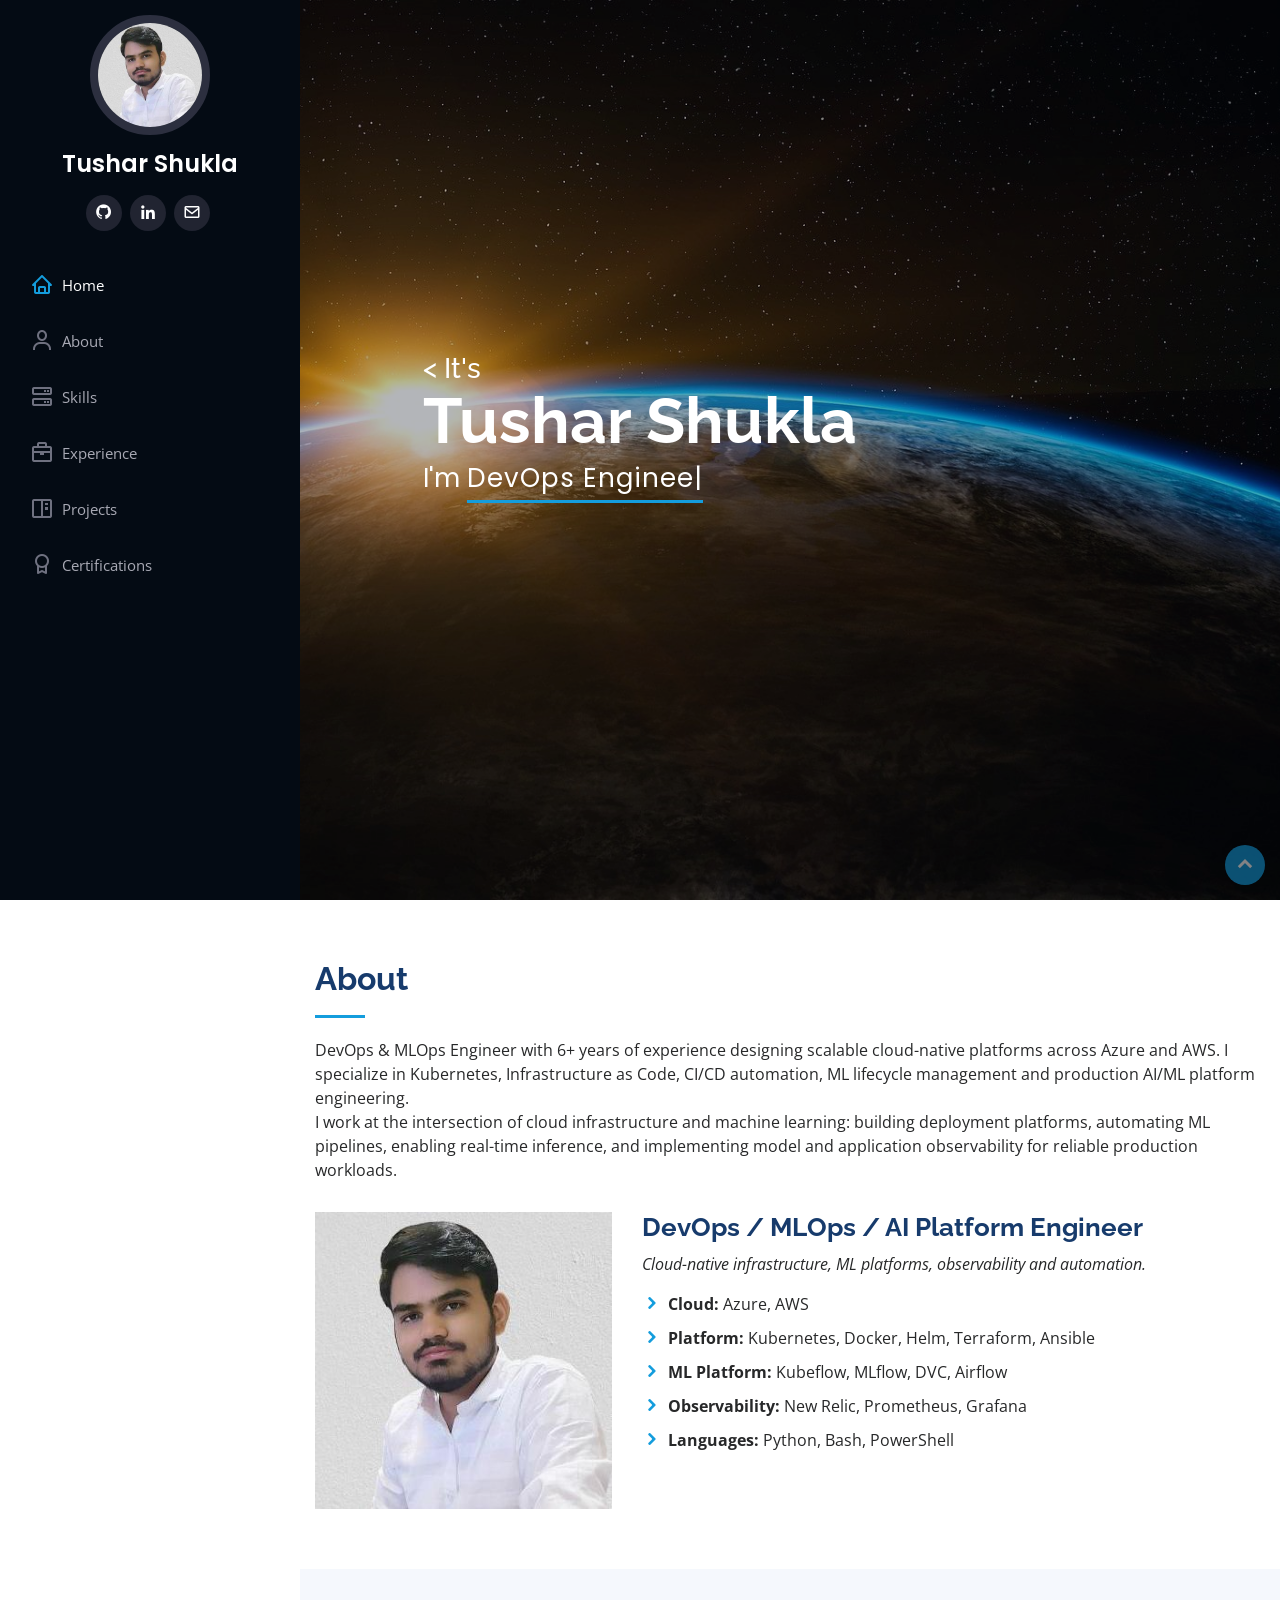
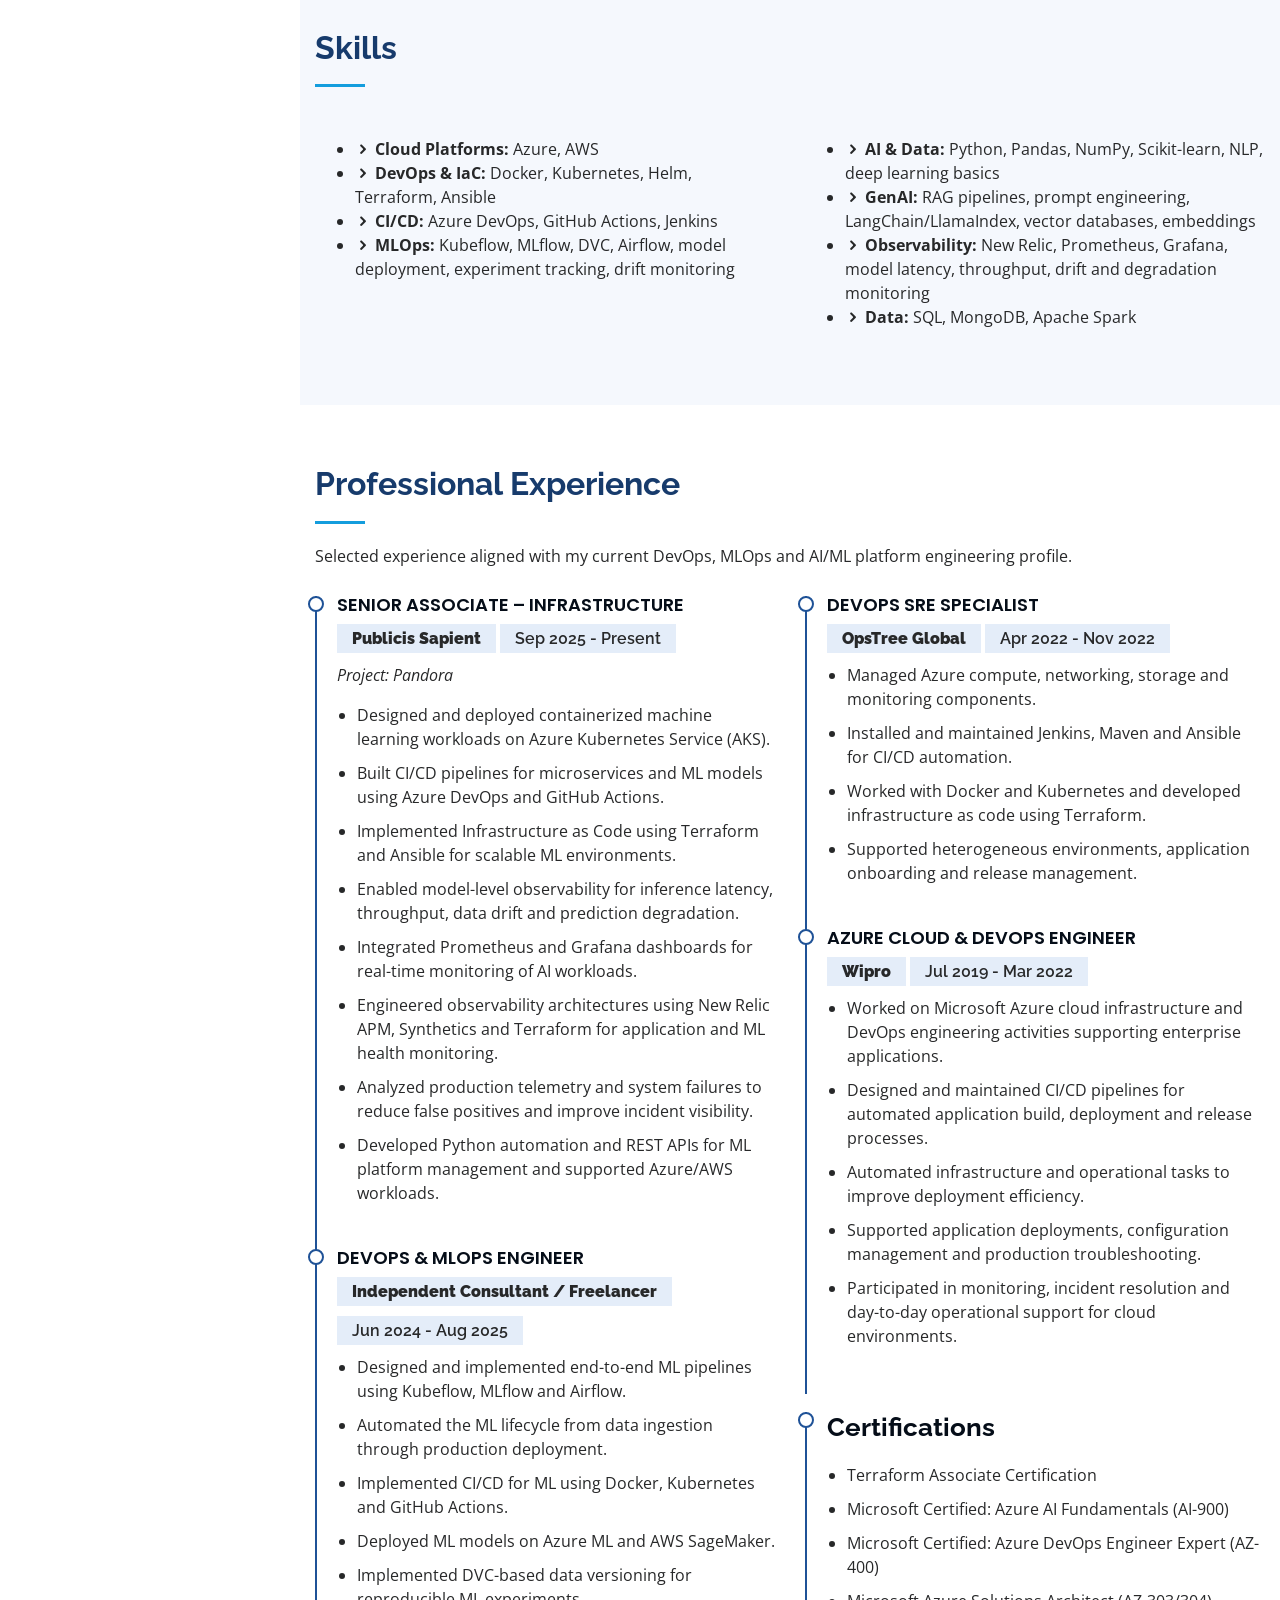
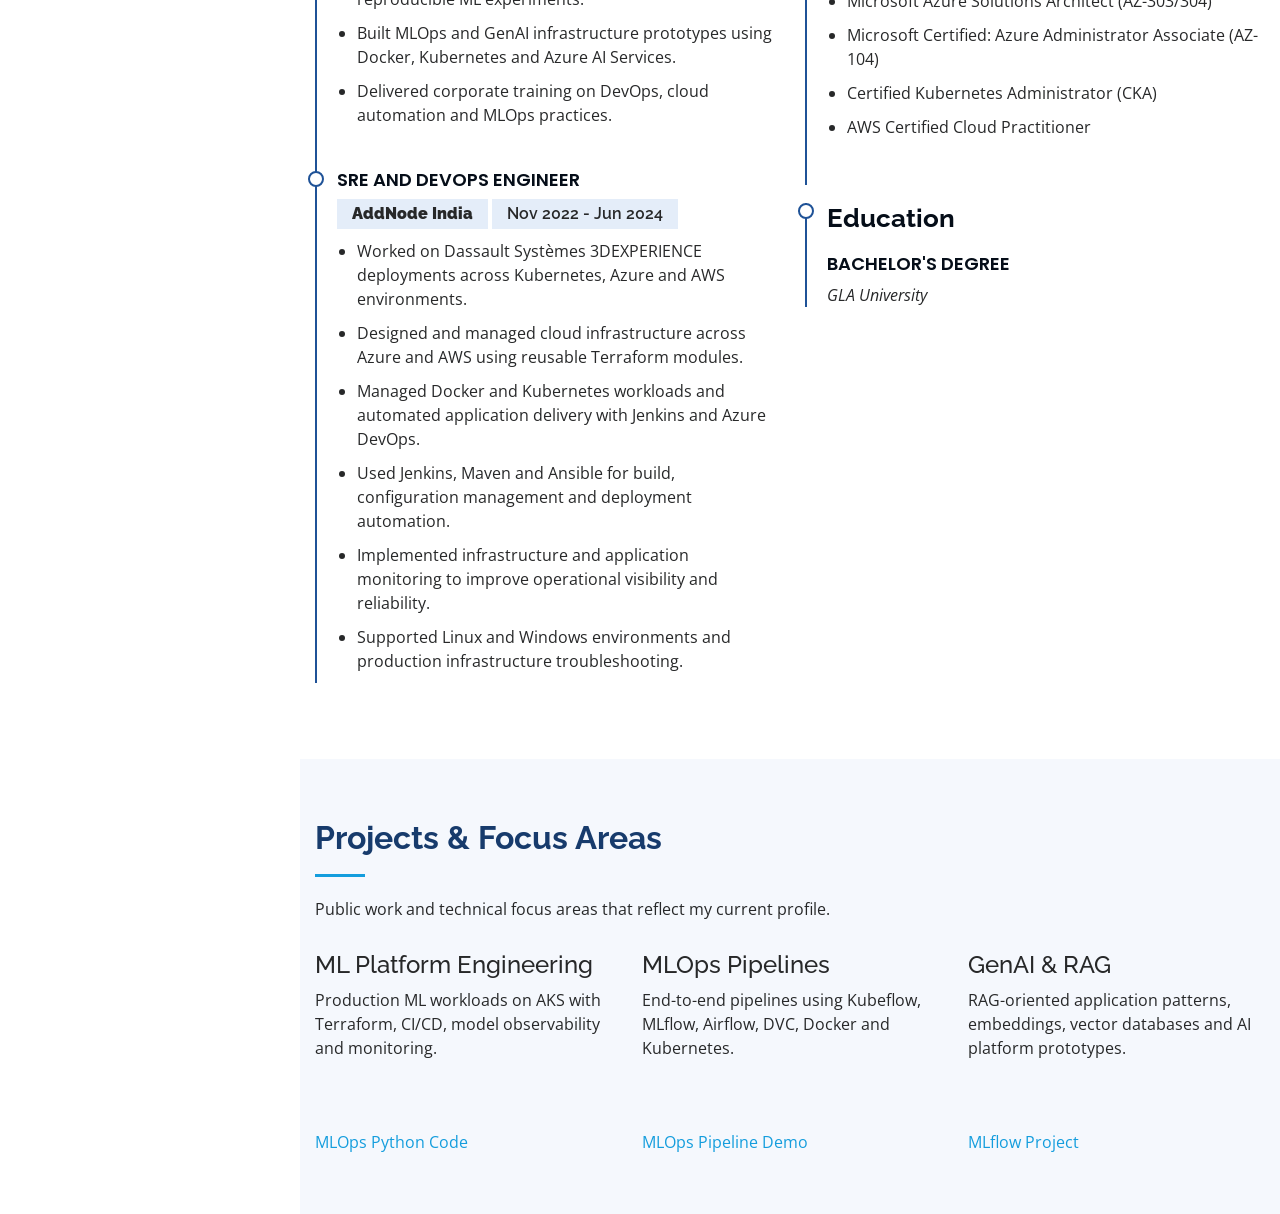
==== commit d39a64c9: "Update index.html" ====
--- a/index.html
+++ b/index.html
@@ -4,7 +4,7 @@
     <meta charset="utf-8">
     <meta content="width=device-width, initial-scale=1.0" name="viewport">
     <title>Tushar Shukla | DevOps | MLOps | AI/ML Platform Engineer</title>
-    <meta content="DevOps, MLOps and AI/ML Platform Engineer with 6+ years of experience across Azure and AWS. Kubernetes, Terraform, CI/CD, ML pipelines, model observability and GenAI." name="description">
+    <meta content="DevOps, MLOps and AI/ML Platform Engineer with 7+ years of experience across Azure and AWS. Kubernetes, Terraform, CI/CD, ML pipelines, model observability and GenAI." name="description">
     <meta content="Tushar Shukla, DevOps, MLOps, AI ML, Kubernetes, Azure, AWS, Terraform, MLflow, Kubeflow, New Relic, GenAI" name="keywords">
     <link href="assets/img/favicon.png" rel="icon">
     <link href="assets/img/apple-touch-icon.png" rel="apple-touch-icon">
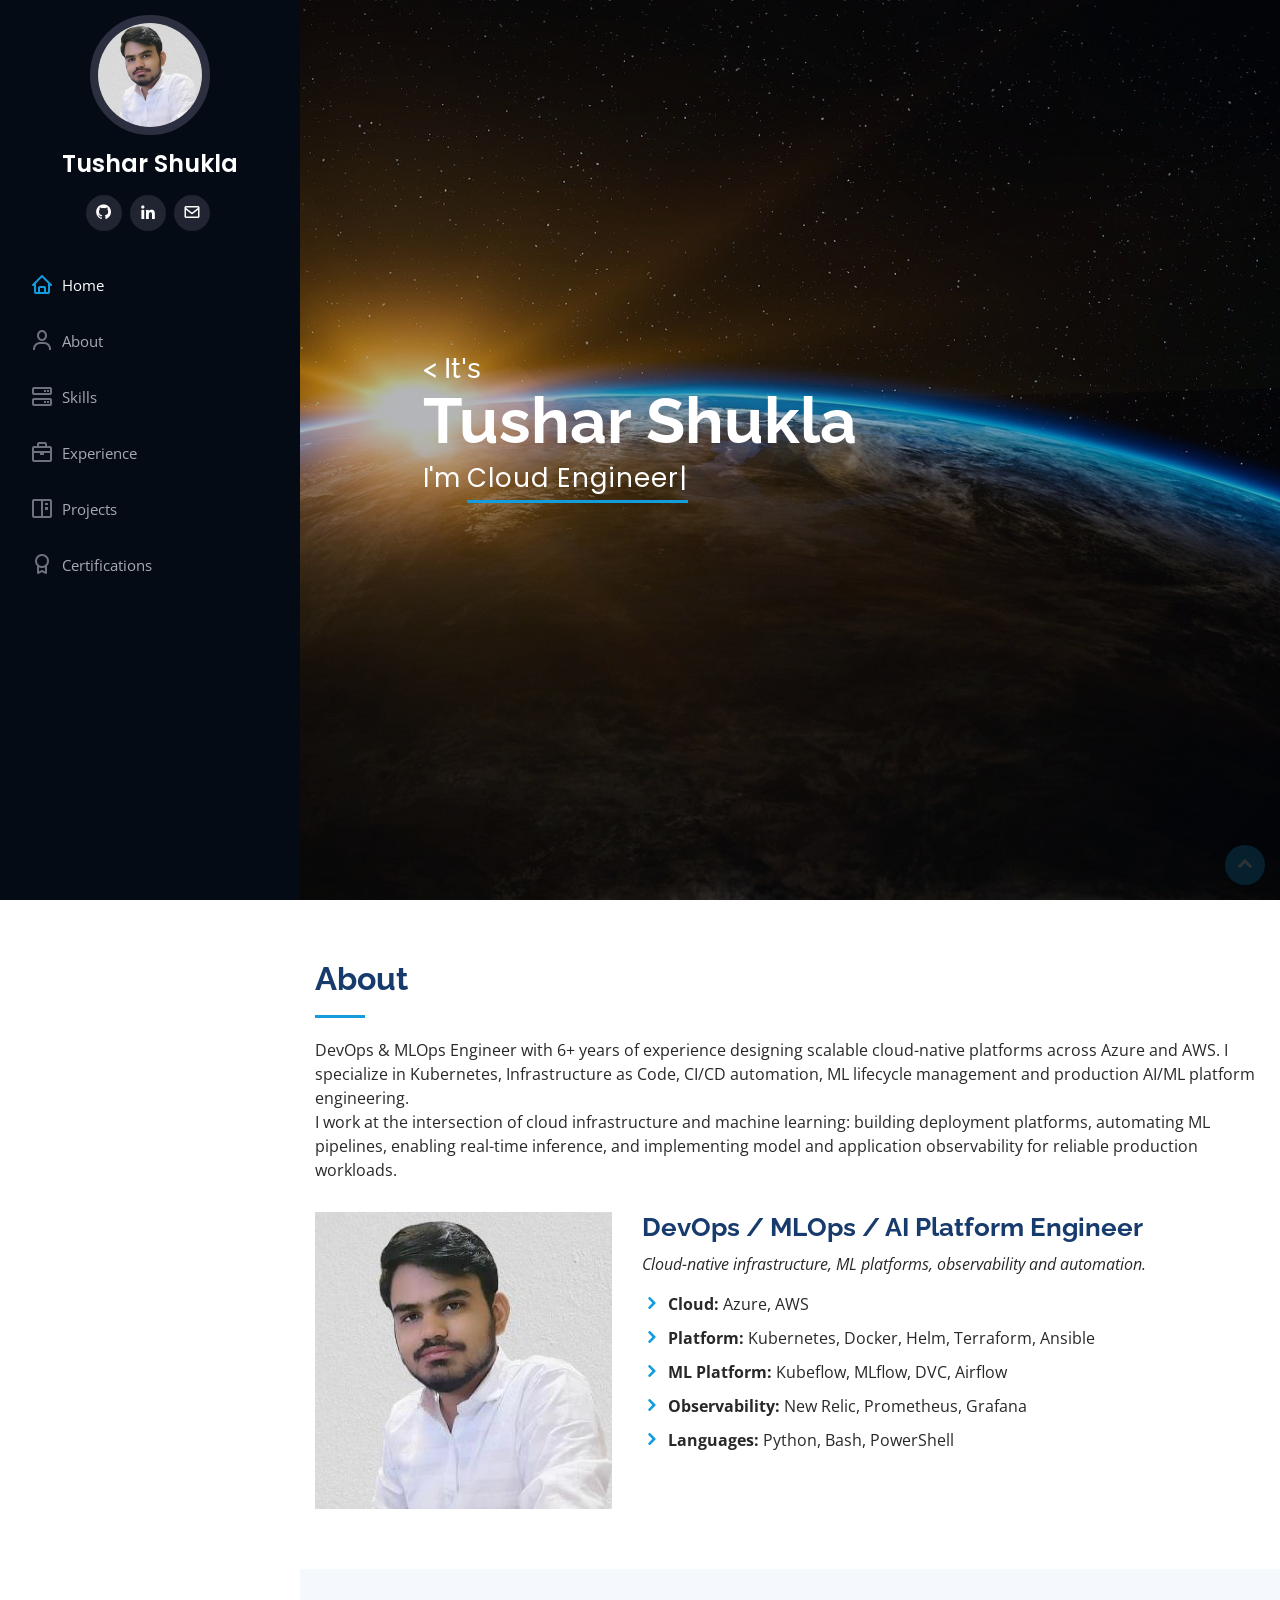
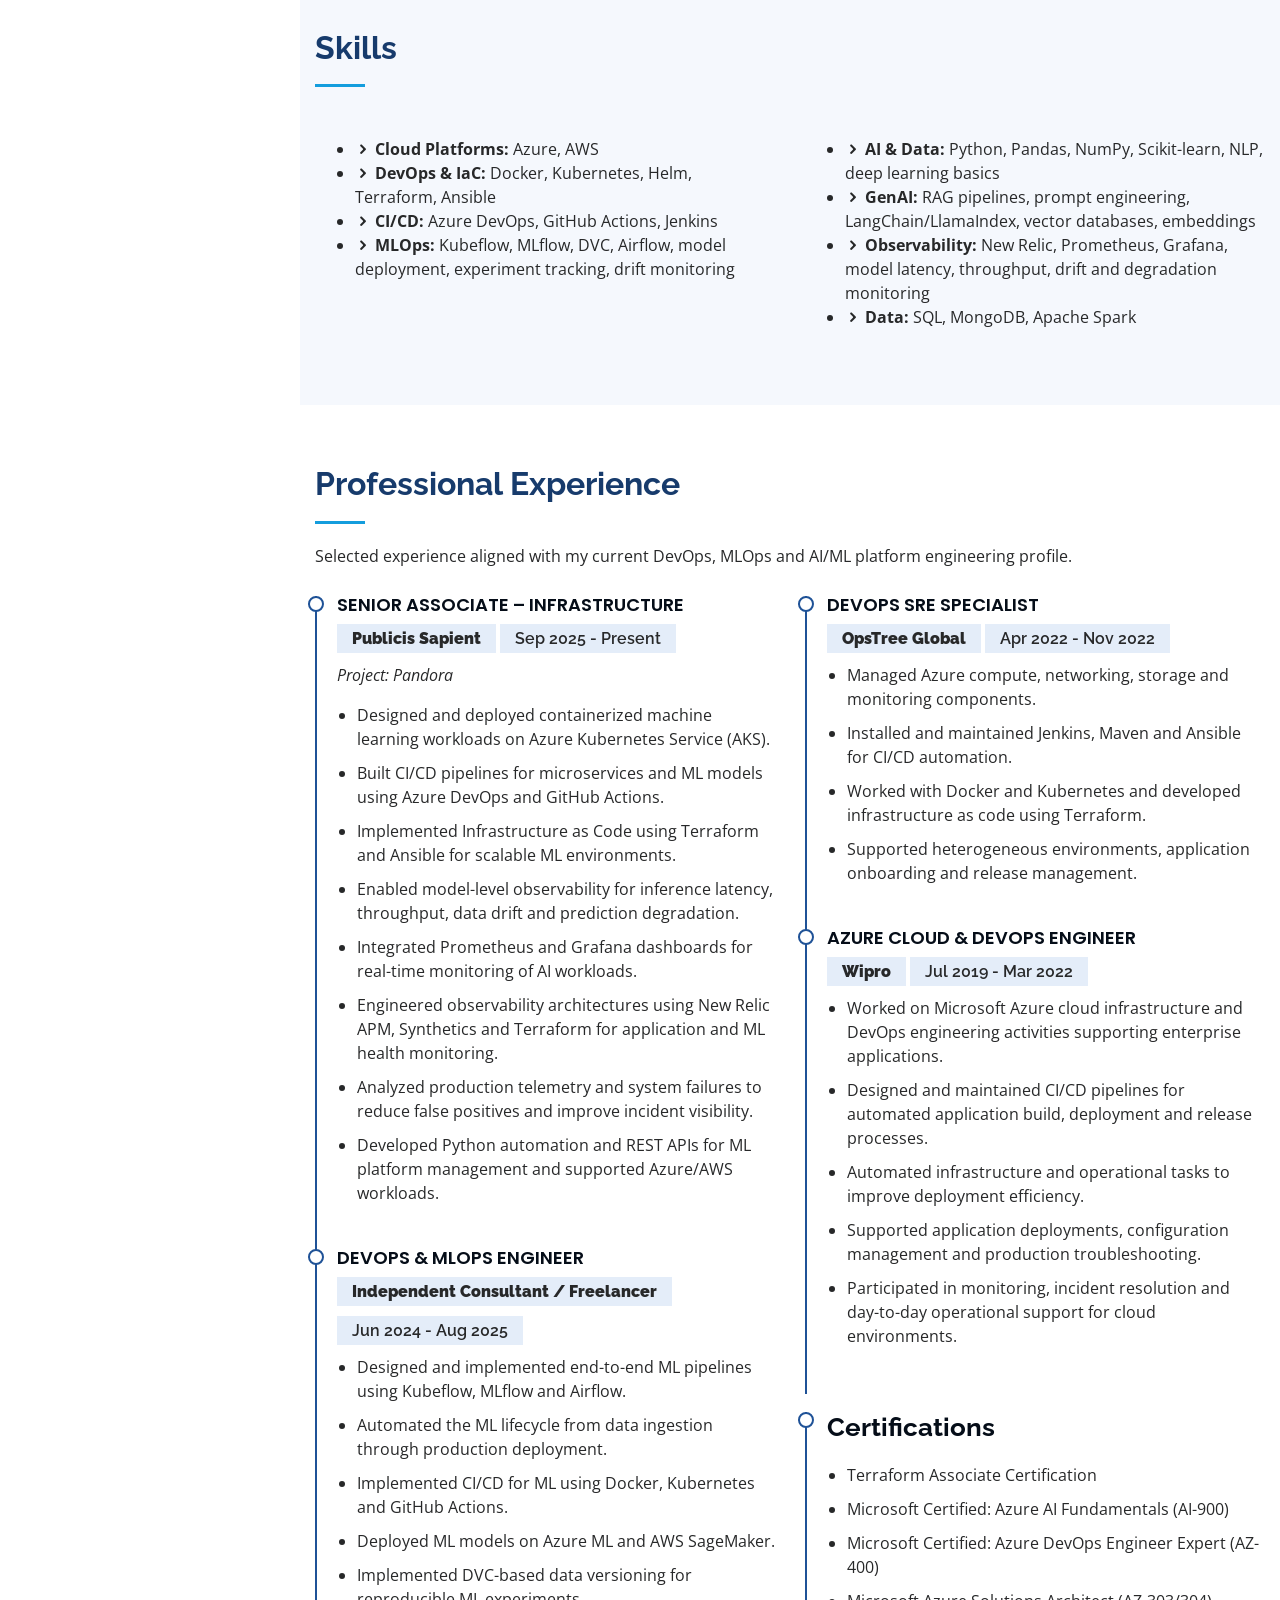
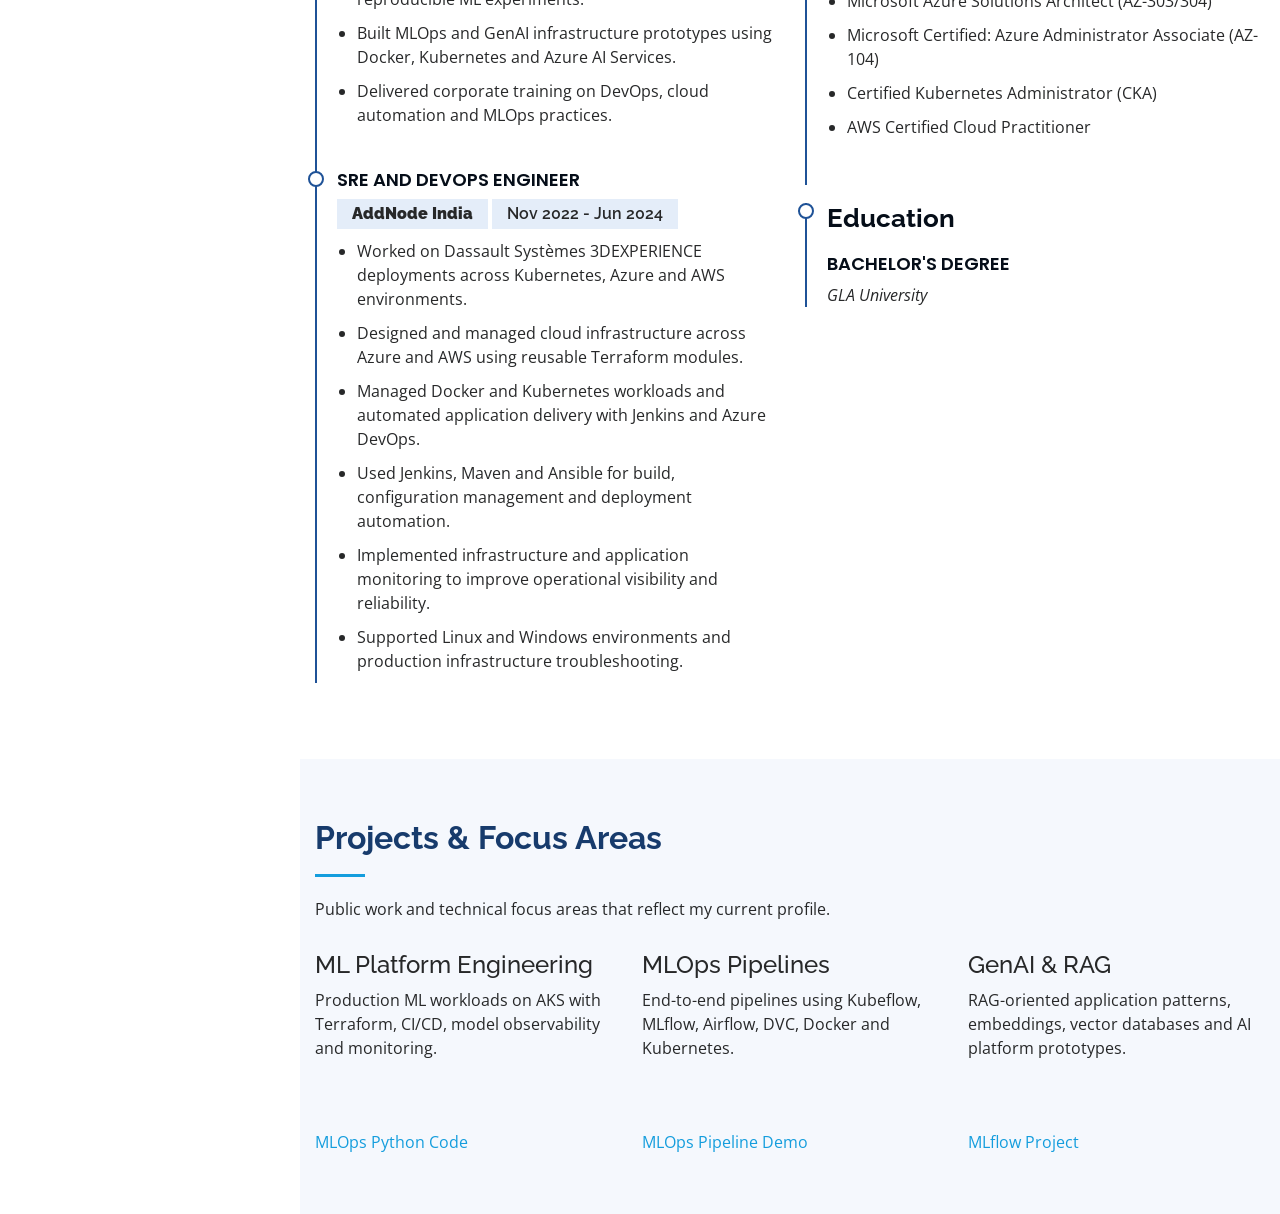
==== commit b66ce62c: "Update index.html" ====
--- a/index.html
+++ b/index.html
@@ -47,7 +47,7 @@
         <div class="hero-container" data-aos="fade-in">
             <h3 style="color: white;">&lt; It's</h3>
             <h1>Tushar Shukla</h1>
-            <p>I'm <span class="typed" data-typed-items="DevOps Engineer,MLOps Engineer,AI/ML Platform Engineer,Cloud Engineer,GenAI Enthusiast"></span></p>
+            <p>I'm <span class="typed" data-typed-items="Cloud Engineer & DevOps Engineer,MLOps Engineer,AI/ML Platform Engineer,GenAI Enthusiast"></span></p>
         </div>
     </section>
 
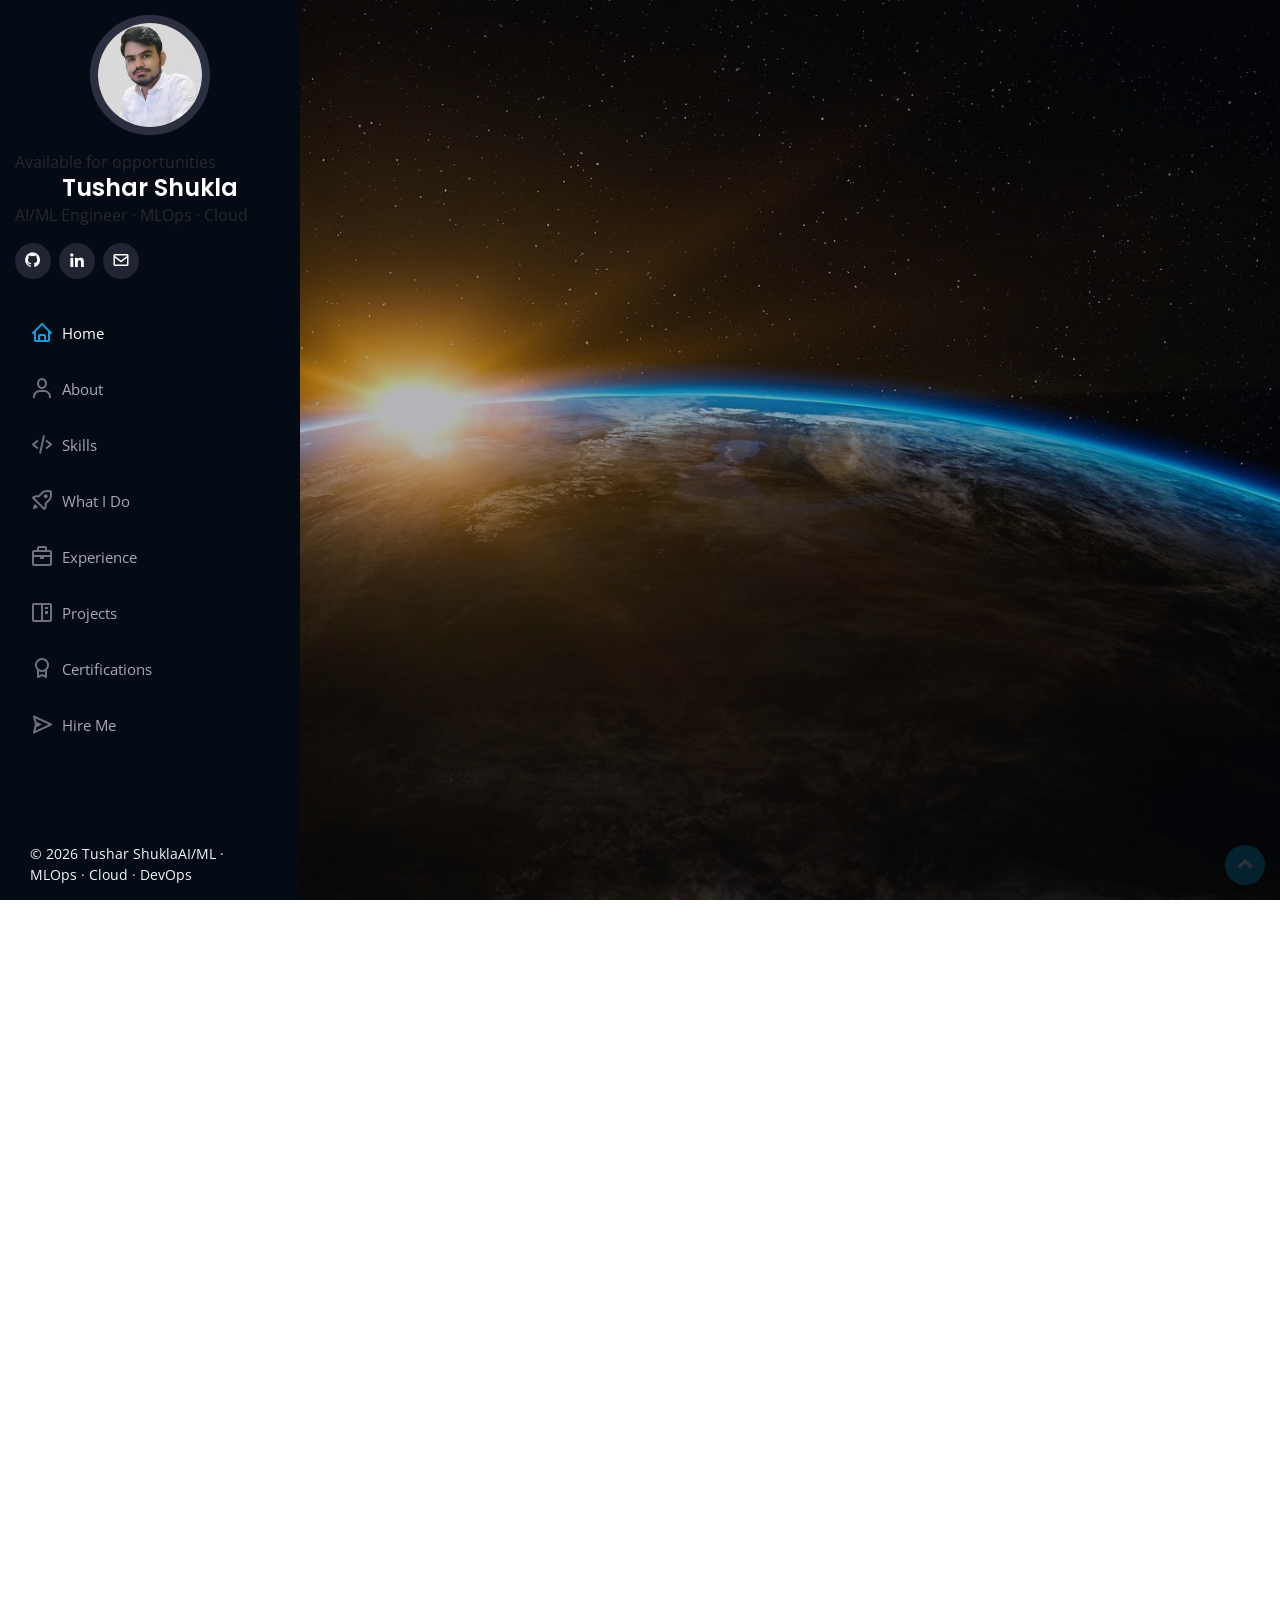
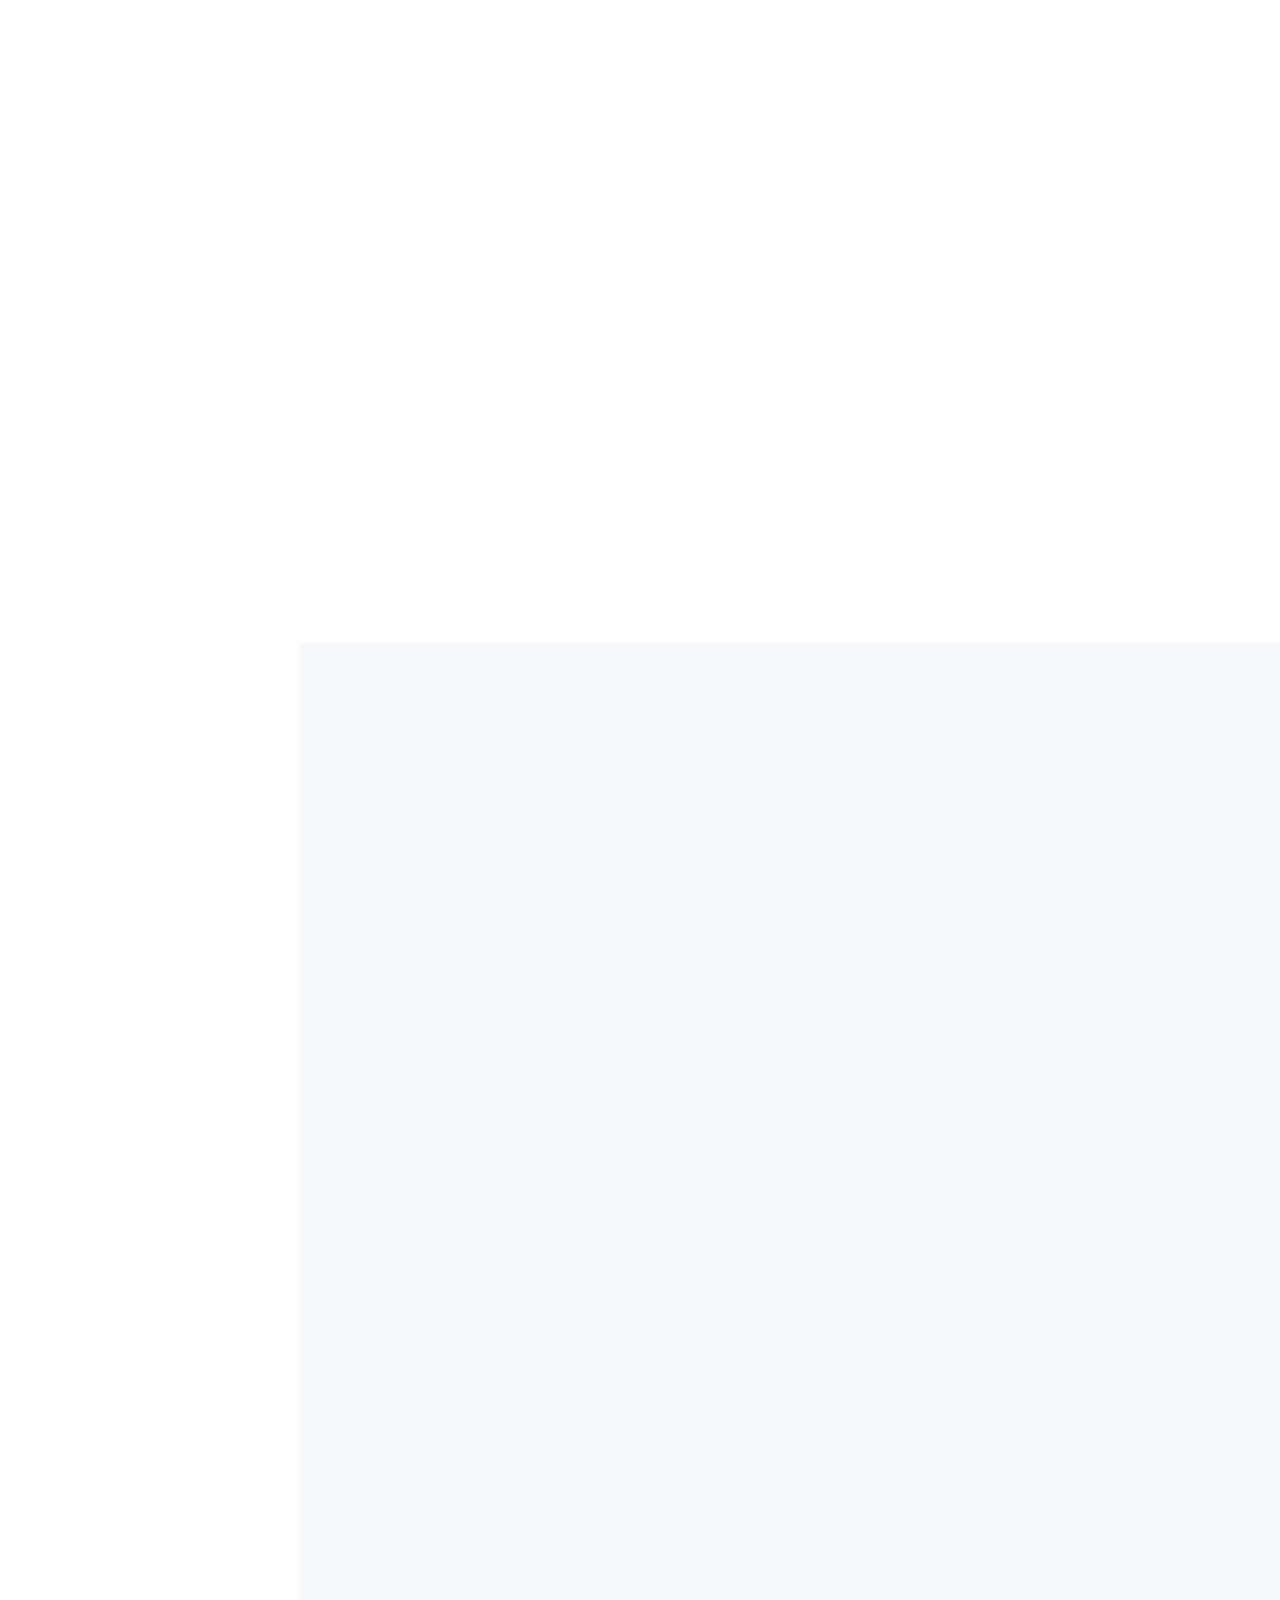
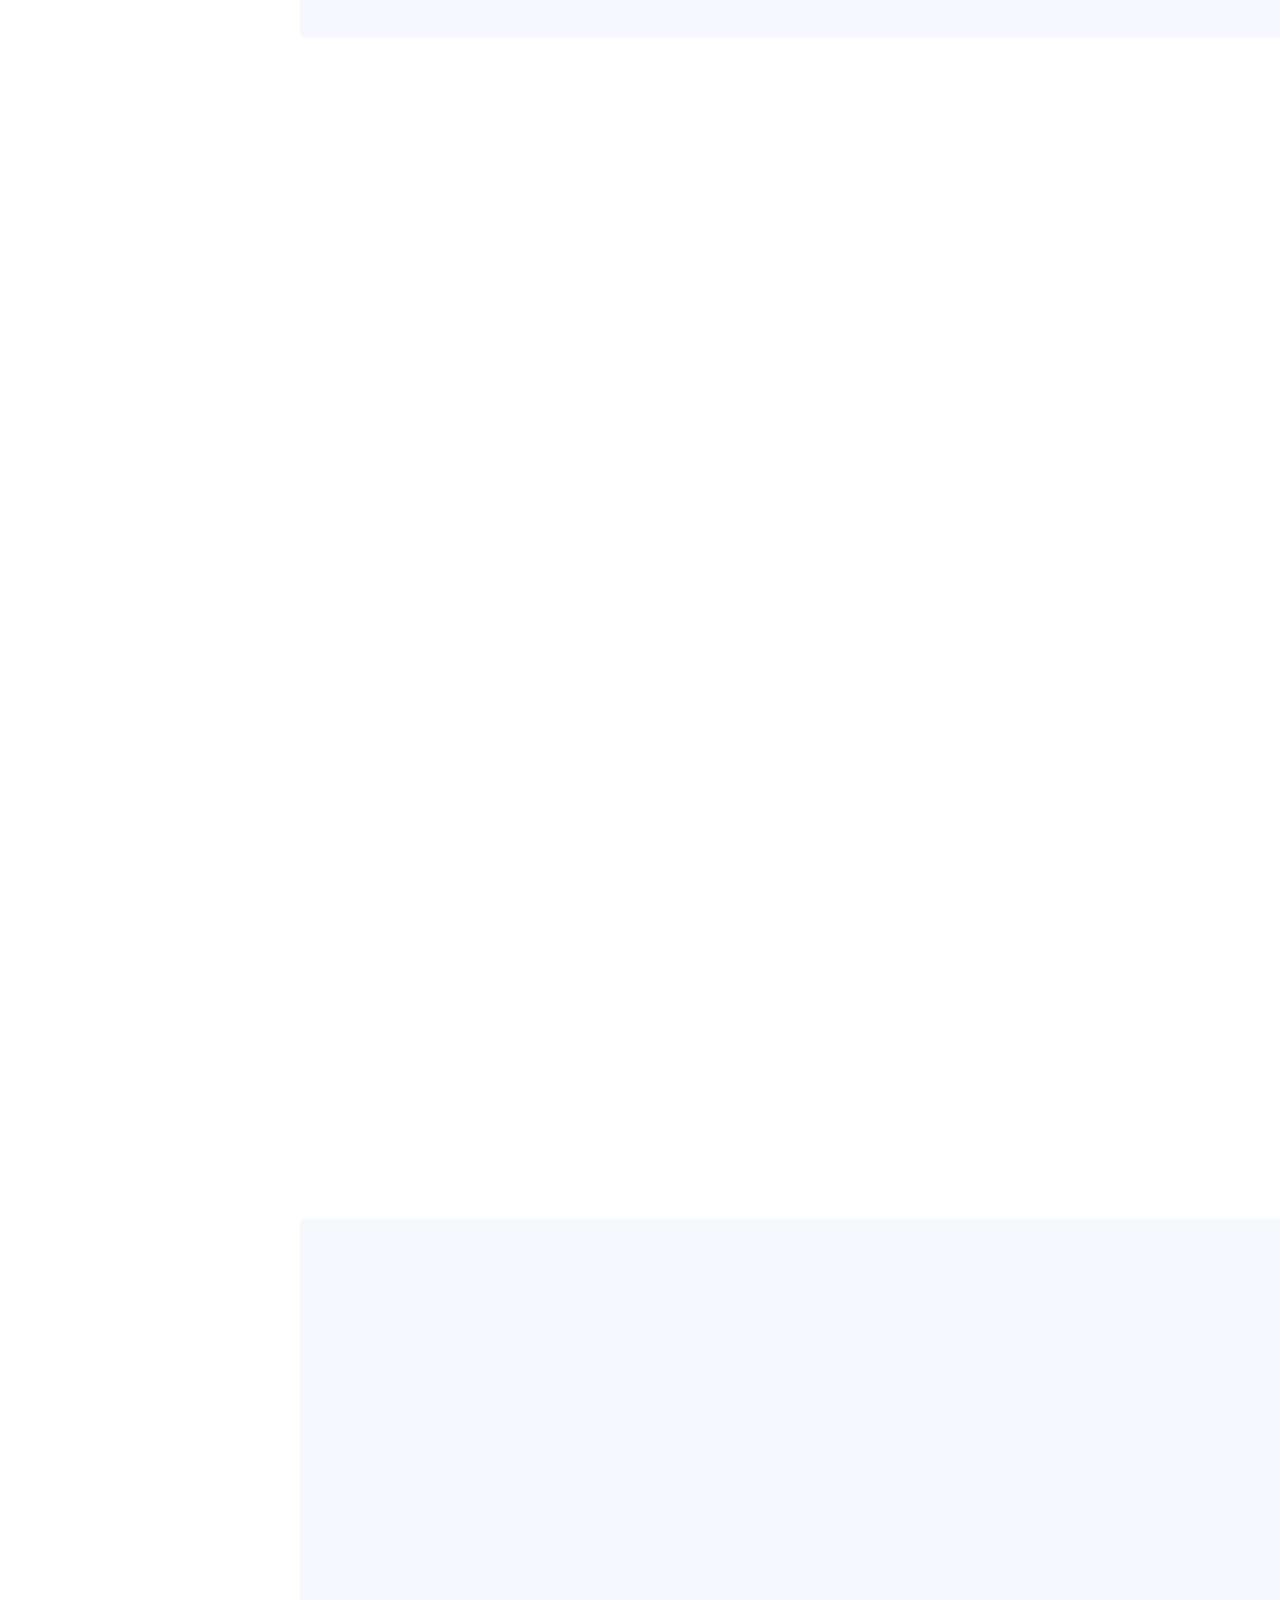
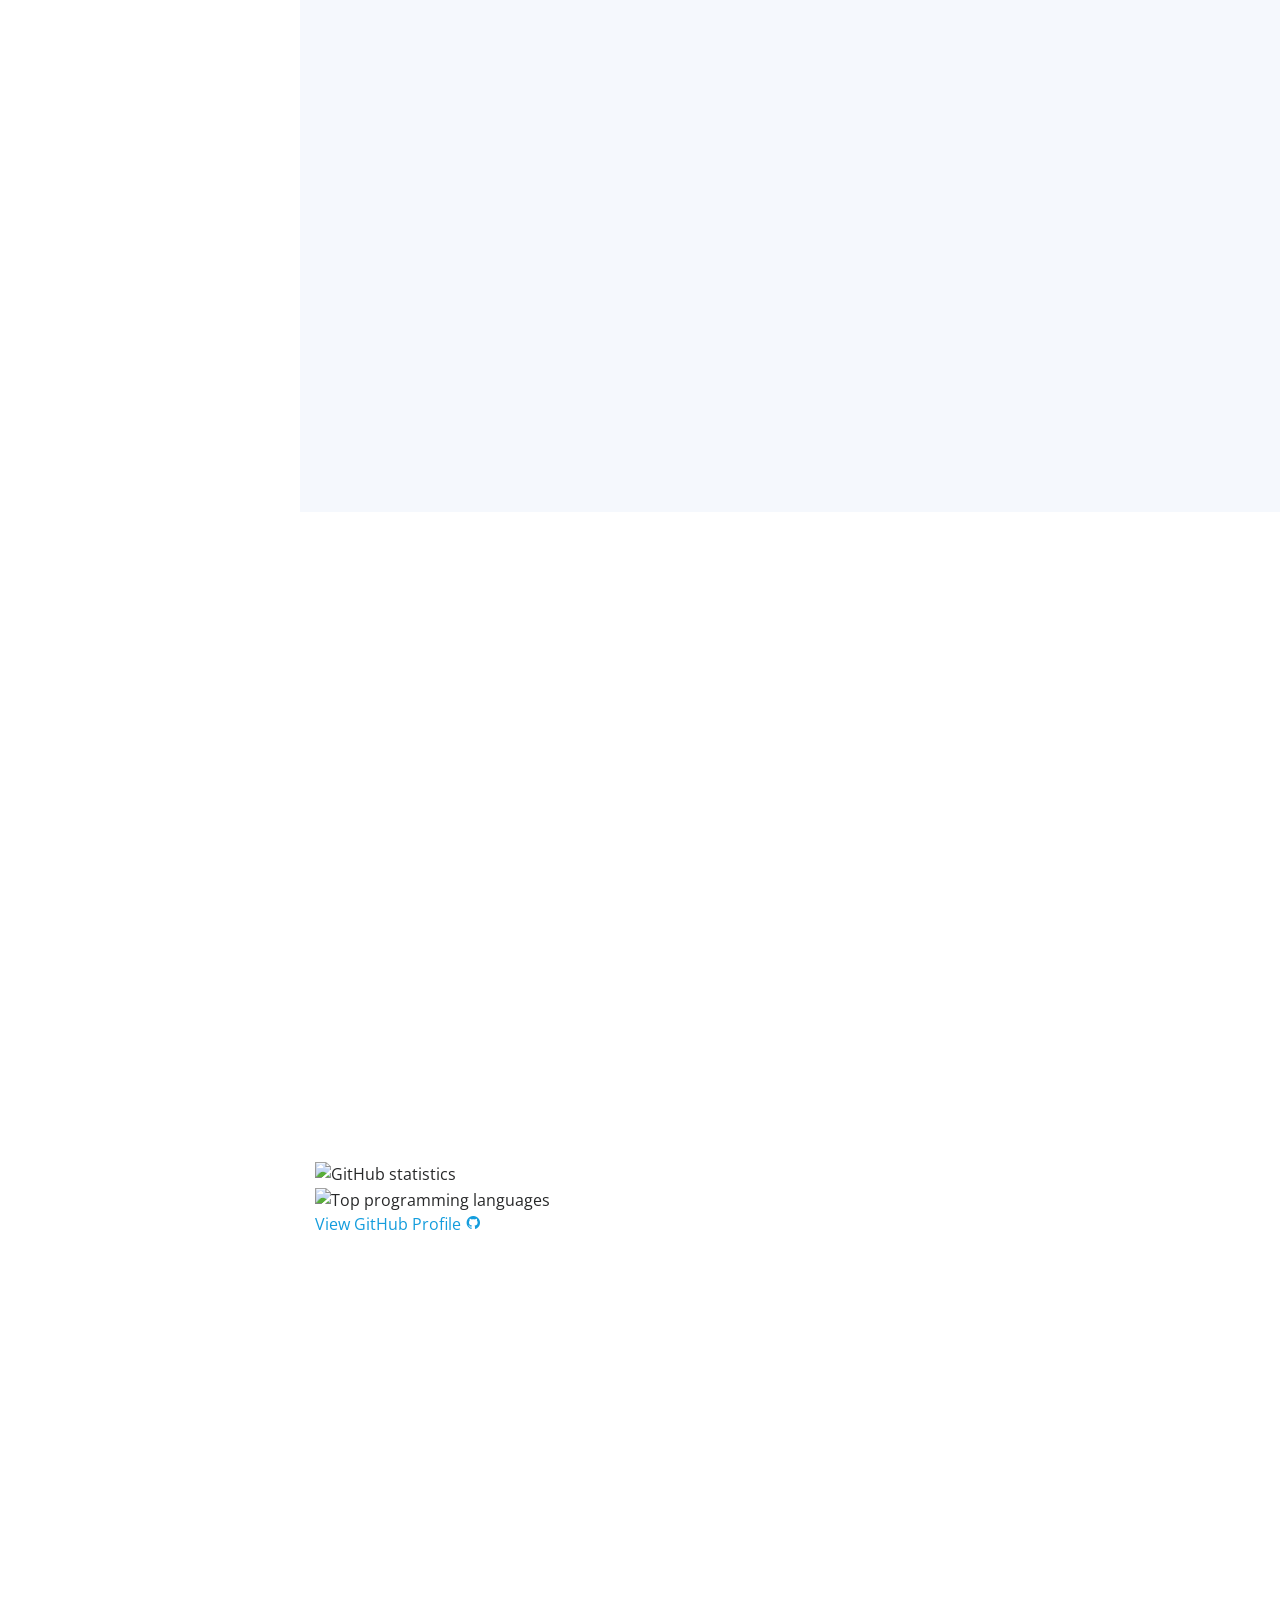
==== commit 85c65e54: "Redesign portfolio for AI ML engineering and freelance positioning" ====
--- a/index.html
+++ b/index.html
@@ -1,236 +1,161 @@
 <!DOCTYPE html>
 <html lang="en">
 <head>
-    <meta charset="utf-8">
-    <meta content="width=device-width, initial-scale=1.0" name="viewport">
-    <title>Tushar Shukla | DevOps | MLOps | AI/ML Platform Engineer</title>
-    <meta content="DevOps, MLOps and AI/ML Platform Engineer with 7+ years of experience across Azure and AWS. Kubernetes, Terraform, CI/CD, ML pipelines, model observability and GenAI." name="description">
-    <meta content="Tushar Shukla, DevOps, MLOps, AI ML, Kubernetes, Azure, AWS, Terraform, MLflow, Kubeflow, New Relic, GenAI" name="keywords">
-    <link href="assets/img/favicon.png" rel="icon">
-    <link href="assets/img/apple-touch-icon.png" rel="apple-touch-icon">
-    <link href="https://fonts.googleapis.com/css?family=Open+Sans:300,300i,400,400i,600,600i,700,700i|Raleway:300,300i,400,400i,500,500i,600,600i,700,700i|Poppins:300,300i,400,400i,500,500i,600,600i,700,700i" rel="stylesheet">
-    <link href="assets/vendor/bootstrap/css/bootstrap.min.css" rel="stylesheet">
-    <link href="assets/vendor/icofont/icofont.min.css" rel="stylesheet">
-    <link href="assets/vendor/boxicons/css/boxicons.min.css" rel="stylesheet">
-    <link href="assets/vendor/venobox/venobox.css" rel="stylesheet">
-    <link href="assets/vendor/owl.carousel/assets/owl.carousel.min.css" rel="stylesheet">
-    <link href="assets/vendor/aos/aos.css" rel="stylesheet">
-    <link href="assets/css/style.css" rel="stylesheet">
+  <meta charset="utf-8">
+  <meta name="viewport" content="width=device-width, initial-scale=1.0">
+  <title>Tushar Shukla | AI/ML Engineer • MLOps • Cloud • DevOps</title>
+  <meta name="description" content="Tushar Shukla — AI/ML Engineer, MLOps and Cloud/DevOps Engineer. Building production-ready ML systems, automation, cloud platforms and observability. Available for freelance projects and training.">
+  <meta name="keywords" content="Tushar Shukla, AI ML Engineer, MLOps Engineer, Python, Azure, AWS, Kubernetes, Terraform, MLflow, Kubeflow, DevOps, Freelancer">
+  <link rel="icon" href="assets/img/favicon.png">
+  <link rel="apple-touch-icon" href="assets/img/apple-touch-icon.png">
+  <link href="https://fonts.googleapis.com/css?family=Open+Sans:300,400,600,700|Raleway:400,500,600,700|Poppins:400,500,600,700" rel="stylesheet">
+  <link href="assets/vendor/bootstrap/css/bootstrap.min.css" rel="stylesheet">
+  <link href="assets/vendor/icofont/icofont.min.css" rel="stylesheet">
+  <link href="assets/vendor/boxicons/css/boxicons.min.css" rel="stylesheet">
+  <link href="assets/vendor/aos/aos.css" rel="stylesheet">
+  <link href="assets/vendor/typed.js/typed.min.js" rel="preload" as="script">
+  <link href="assets/css/style.css" rel="stylesheet">
 </head>
 <body>
-    <button type="button" class="mobile-nav-toggle d-xl-none"><i class="icofont-navigation-menu"></i></button>
-    <header id="header">
-        <div class="d-flex flex-column">
-            <div class="profile">
-                <img src="assets/img/profile-img.jpeg" alt="Tushar Shukla" class="img-fluid rounded-circle">
-                <h1 class="text-light"><a href="index.html">Tushar Shukla</a></h1>
-                <div class="social-links mt-3 text-center">
-                    <a href="https://github.com/tushar0678" target="_blank" rel="noopener" class="git-hub"><i class="bx bxl-github"></i></a>
-                    <a href="https://www.linkedin.com/in/tushar0678" target="_blank" rel="noopener" class="linkedin"><i class="bx bxl-linkedin"></i></a>
-                    <a href="mailto:tusharshukla211@gmail.com" class="email"><i class="bx bx-envelope"></i></a>
-                </div>
-            </div>
-            <nav class="nav-menu">
-                <ul>
-                    <li class="active"><a href="#hero"><i class="bx bx-home"></i> <span>Home</span></a></li>
-                    <li><a href="#about"><i class="bx bx-user"></i> <span>About</span></a></li>
-                    <li><a href="#skills"><i class="bx bx-server"></i> Skills</a></li>
-                    <li><a href="#experience"><i class="bx bx-briefcase"></i> <span>Experience</span></a></li>
-                    <li><a href="#portfolio"><i class="bx bx-book-content"></i> Projects</a></li>
-                    <li><a href="#certifications"><i class="bx bx-award"></i> Certifications</a></li>
-                </ul>
-            </nav>
+  <button type="button" class="mobile-nav-toggle d-xl-none" aria-label="Open navigation"><i class="icofont-navigation-menu"></i></button>
+  <header id="header">
+    <div class="profile">
+      <img src="assets/img/profile-img.jpeg" alt="Tushar Shukla" class="img-fluid rounded-circle">
+      <span class="availability"><span></span> Available for opportunities</span>
+      <h1><a href="#hero">Tushar Shukla</a></h1>
+      <p class="sidebar-role">AI/ML Engineer · MLOps · Cloud</p>
+      <div class="social-links">
+        <a href="https://github.com/tushar0678" target="_blank" rel="noopener" aria-label="GitHub"><i class="bx bxl-github"></i></a>
+        <a href="https://www.linkedin.com/in/tushar0678/" target="_blank" rel="noopener" aria-label="LinkedIn"><i class="bx bxl-linkedin"></i></a>
+        <a href="mailto:tusharshukla211@gmail.com" aria-label="Email"><i class="bx bx-envelope"></i></a>
+      </div>
+    </div>
+    <nav class="nav-menu" aria-label="Main navigation">
+      <ul>
+        <li class="active"><a href="#hero"><i class="bx bx-home"></i> Home</a></li>
+        <li><a href="#about"><i class="bx bx-user"></i> About</a></li>
+        <li><a href="#skills"><i class="bx bx-code-alt"></i> Skills</a></li>
+        <li><a href="#services"><i class="bx bx-rocket"></i> What I Do</a></li>
+        <li><a href="#experience"><i class="bx bx-briefcase"></i> Experience</a></li>
+        <li><a href="#projects"><i class="bx bx-book-content"></i> Projects</a></li>
+        <li><a href="#certifications"><i class="bx bx-award"></i> Certifications</a></li>
+        <li><a href="#contact"><i class="bx bx-send"></i> Hire Me</a></li>
+      </ul>
+    </nav>
+  </header>
+
+  <section id="hero" class="hero-section">
+    <div class="hero-overlay"></div>
+    <div class="hero-container" data-aos="fade-up">
+      <div class="eyebrow">AI/ML ENGINEERING · MLOps · CLOUD</div>
+      <h1>Hi, I'm <span>Tushar Shukla</span></h1>
+      <h2>Building <span class="typed" data-typed-items="production-ready AI/ML systems,scalable MLOps platforms,cloud-native automation,reliable DevOps infrastructure"></span></h2>
+      <p class="hero-copy">I bridge software engineering, machine learning and cloud infrastructure to turn ideas into scalable, observable and maintainable production systems.</p>
+      <div class="hero-actions">
+        <a href="#projects" class="btn-primary"><i class="bx bx-code-alt"></i> Explore My Work</a>
+        <a href="mailto:tusharshukla211@gmail.com?subject=Freelance%20Project%20Inquiry" class="btn-outline"><i class="bx bx-briefcase"></i> Hire Me</a>
+      </div>
+      <div class="hero-trust"><span><i class="bx bx-check-circle"></i> 7+ years engineering</span><span><i class="bx bx-cloud"></i> Azure + AWS</span><span><i class="bx bx-chip"></i> AI/ML + MLOps</span></div>
+    </div>
+  </section>
+
+  <main id="main">
+    <section id="about" class="section about">
+      <div class="container">
+        <div class="section-heading" data-aos="fade-up"><span>01 · PROFILE</span><h2>Engineering at the intersection of <em>AI & Cloud</em></h2><p>My focus is building the platform around machine learning — not just the model.</p></div>
+        <div class="row align-items-center">
+          <div class="col-lg-4" data-aos="fade-right"><div class="profile-card"><img src="assets/img/profile-img.jpeg" alt="Tushar Shukla" class="img-fluid"><div class="profile-card-caption"><strong>AI/ML Engineer</strong><span>MLOps · DevOps · Cloud</span></div></div></div>
+          <div class="col-lg-8" data-aos="fade-left"><div class="about-copy"><p>I am an <strong>AI/ML Engineer with a strong DevOps and cloud engineering foundation</strong>, experienced in designing automation, container platforms, CI/CD pipelines, Infrastructure as Code and observability across Azure and AWS.</p><p>I am particularly interested in the complete ML lifecycle: data preparation, experimentation, training, evaluation, versioning, deployment, inference, monitoring, drift detection and continuous improvement.</p><div class="about-grid"><div><i class="bx bx-brain"></i><strong>AI/ML</strong><span>Python · ML · NLP · GenAI</span></div><div><i class="bx bx-git-branch"></i><strong>MLOps</strong><span>MLflow · Kubeflow · DVC</span></div><div><i class="bx bx-cloud"></i><strong>Cloud</strong><span>Azure · AWS · AKS</span></div><div><i class="bx bx-cog"></i><strong>Automation</strong><span>Terraform · CI/CD · Python</span></div></div></div></div>
         </div>
-    </header>
-
-    <section id="hero" class="d-flex flex-column justify-content-center align-items-center">
-        <div class="hero-container" data-aos="fade-in">
-            <h3 style="color: white;">&lt; It's</h3>
-            <h1>Tushar Shukla</h1>
-            <p>I'm <span class="typed" data-typed-items="Cloud Engineer & DevOps Engineer,MLOps Engineer,AI/ML Platform Engineer,GenAI Enthusiast"></span></p>
-        </div>
+      </div>
     </section>
 
-    <main id="main">
-        <section id="about" class="about">
-            <div class="container">
-                <div class="section-title">
-                    <h2>About</h2>
-                    <p>DevOps & MLOps Engineer with 6+ years of experience designing scalable cloud-native platforms across Azure and AWS. I specialize in Kubernetes, Infrastructure as Code, CI/CD automation, ML lifecycle management and production AI/ML platform engineering.</p>
-                    <p>I work at the intersection of cloud infrastructure and machine learning: building deployment platforms, automating ML pipelines, enabling real-time inference, and implementing model and application observability for reliable production workloads.</p>
-                </div>
-                <div class="row">
-                    <div class="col-lg-4" data-aos="fade-right">
-                        <img src="assets/img/profile-img.jpeg" class="img-fluid" alt="Tushar Shukla">
-                    </div>
-                    <div class="col-lg-8 pt-4 pt-lg-0 content" data-aos="fade-left">
-                        <h3>DevOps / MLOps / AI Platform Engineer</h3>
-                        <p class="font-italic">Cloud-native infrastructure, ML platforms, observability and automation.</p>
-                        <ul>
-                            <li><i class="icofont-rounded-right"></i> <strong>Cloud:</strong> Azure, AWS</li>
-                            <li><i class="icofont-rounded-right"></i> <strong>Platform:</strong> Kubernetes, Docker, Helm, Terraform, Ansible</li>
-                            <li><i class="icofont-rounded-right"></i> <strong>ML Platform:</strong> Kubeflow, MLflow, DVC, Airflow</li>
-                            <li><i class="icofont-rounded-right"></i> <strong>Observability:</strong> New Relic, Prometheus, Grafana</li>
-                            <li><i class="icofont-rounded-right"></i> <strong>Languages:</strong> Python, Bash, PowerShell</li>
-                        </ul>
-                    </div>
-                </div>
-            </div>
-        </section>
+    <section id="skills" class="section section-dark">
+      <div class="container">
+        <div class="section-heading light" data-aos="fade-up"><span>02 · TOOLBOX</span><h2>Technical <em>Skills</em></h2><p>Tools I use to build, automate, deploy and operate modern engineering platforms.</p></div>
+        <div class="skills-grid">
+          <div class="skill-card" data-aos="fade-up"><i class="bx bx-brain"></i><h3>AI / ML</h3><div class="chips"><span>Python</span><span>Scikit-learn</span><span>TensorFlow</span><span>PyTorch</span><span>Pandas</span><span>NumPy</span><span>NLP</span></div></div>
+          <div class="skill-card" data-aos="fade-up" data-aos-delay="50"><i class="bx bx-git-branch"></i><h3>MLOps</h3><div class="chips"><span>MLflow</span><span>Kubeflow</span><span>DVC</span><span>Airflow</span><span>Model Serving</span><span>Experiment Tracking</span></div></div>
+          <div class="skill-card" data-aos="fade-up" data-aos-delay="100"><i class="bx bx-cloud"></i><h3>Cloud & Platform</h3><div class="chips"><span>Azure</span><span>AWS</span><span>AKS</span><span>Docker</span><span>Kubernetes</span><span>Helm</span><span>Linux</span></div></div>
+          <div class="skill-card" data-aos="fade-up" data-aos-delay="150"><i class="bx bx-code-curly"></i><h3>DevOps & IaC</h3><div class="chips"><span>Terraform</span><span>Ansible</span><span>Azure DevOps</span><span>GitHub Actions</span><span>Jenkins</span><span>Git</span></div></div>
+          <div class="skill-card" data-aos="fade-up" data-aos-delay="200"><i class="bx bx-bot"></i><h3>GenAI</h3><div class="chips"><span>RAG</span><span>Embeddings</span><span>Vector DB</span><span>Prompt Engineering</span><span>LangChain</span><span>LlamaIndex</span></div></div>
+          <div class="skill-card" data-aos="fade-up" data-aos-delay="250"><i class="bx bx-line-chart"></i><h3>Observability</h3><div class="chips"><span>New Relic</span><span>Prometheus</span><span>Grafana</span><span>APM</span><span>Synthetics</span><span>Model Monitoring</span></div></div>
+        </div>
+      </div>
+    </section>
 
-        <section id="skills" class="skills section-bg">
-            <div class="container">
-                <div class="section-title"><h2>Skills</h2></div>
-                <div class="row">
-                    <div class="col-lg-6">
-                        <ul>
-                            <li><i class="icofont-rounded-right"></i> <strong>Cloud Platforms:</strong> Azure, AWS</li>
-                            <li><i class="icofont-rounded-right"></i> <strong>DevOps & IaC:</strong> Docker, Kubernetes, Helm, Terraform, Ansible</li>
-                            <li><i class="icofont-rounded-right"></i> <strong>CI/CD:</strong> Azure DevOps, GitHub Actions, Jenkins</li>
-                            <li><i class="icofont-rounded-right"></i> <strong>MLOps:</strong> Kubeflow, MLflow, DVC, Airflow, model deployment, experiment tracking, drift monitoring</li>
-                        </ul>
-                    </div>
-                    <div class="col-lg-6">
-                        <ul>
-                            <li><i class="icofont-rounded-right"></i> <strong>AI & Data:</strong> Python, Pandas, NumPy, Scikit-learn, NLP, deep learning basics</li>
-                            <li><i class="icofont-rounded-right"></i> <strong>GenAI:</strong> RAG pipelines, prompt engineering, LangChain/LlamaIndex, vector databases, embeddings</li>
-                            <li><i class="icofont-rounded-right"></i> <strong>Observability:</strong> New Relic, Prometheus, Grafana, model latency, throughput, drift and degradation monitoring</li>
-                            <li><i class="icofont-rounded-right"></i> <strong>Data:</strong> SQL, MongoDB, Apache Spark</li>
-                        </ul>
-                    </div>
-                </div>
-            </div>
-        </section>
+    <section id="services" class="section section-bg">
+      <div class="container">
+        <div class="section-heading" data-aos="fade-up"><span>03 · FREELANCE</span><h2>How I can <em>help</em></h2><p>Practical engineering support for teams, startups and professionals.</p></div>
+        <div class="service-grid">
+          <div class="service-card" data-aos="fade-up"><i class="bx bx-brain"></i><h3>AI / ML Engineering</h3><p>ML solutions, Python automation, model APIs, GenAI prototypes and production-oriented AI architecture.</p></div>
+          <div class="service-card" data-aos="fade-up" data-aos-delay="50"><i class="bx bx-git-branch"></i><h3>MLOps & ML Platforms</h3><p>MLflow, Kubeflow, DVC, experiment tracking, model deployment, reproducibility and lifecycle automation.</p></div>
+          <div class="service-card" data-aos="fade-up" data-aos-delay="100"><i class="bx bx-cloud"></i><h3>Cloud & DevOps</h3><p>Azure/AWS, Kubernetes, Docker, Terraform, CI/CD, release automation and cloud-native platform setup.</p></div>
+          <div class="service-card" data-aos="fade-up" data-aos-delay="150"><i class="bx bx-line-chart"></i><h3>Observability</h3><p>New Relic, Prometheus and Grafana monitoring for applications, infrastructure and ML workloads.</p></div>
+          <div class="service-card" data-aos="fade-up" data-aos-delay="200"><i class="bx bx-chalkboard"></i><h3>Corporate Training</h3><p>Hands-on training in DevOps, cloud, Python, MLOps and AI/ML engineering fundamentals.</p></div>
+          <div class="service-card" data-aos="fade-up" data-aos-delay="250"><i class="bx bx-user-voice"></i><h3>Mentoring & Interview Prep</h3><p>Structured guidance for DevOps, Cloud, MLOps and AI/ML engineering careers and technical interviews.</p></div>
+        </div>
+        <div class="freelance-banner" data-aos="zoom-in"><div><span class="mini-label">OPEN FOR WORK</span><h3>Have a project in mind?</h3><p>Let's discuss your AI/ML, MLOps, cloud or automation challenge.</p></div><a href="mailto:tusharshukla211@gmail.com?subject=Freelance%20Project%20Inquiry" class="btn-primary">Start a Conversation <i class="bx bx-right-arrow-alt"></i></a></div>
+      </div>
+    </section>
 
-        <section id="experience" class="resume">
-            <div class="container">
-                <div class="section-title">
-                    <h2>Professional Experience</h2>
-                    <p>Selected experience aligned with my current DevOps, MLOps and AI/ML platform engineering profile.</p>
-                </div>
-                <div class="row">
-                    <div class="col-lg-6" data-aos="fade-up">
-                        <div class="resume-item">
-                            <h4>Senior Associate – Infrastructure</h4>
-                            <h5><b>Publicis Sapient</b></h5>
-                            <h5>Sep 2025 - Present</h5>
-                            <p><em>Project: Pandora</em></p>
-                            <ul>
-                                <li>Designed and deployed containerized machine learning workloads on Azure Kubernetes Service (AKS).</li>
-                                <li>Built CI/CD pipelines for microservices and ML models using Azure DevOps and GitHub Actions.</li>
-                                <li>Implemented Infrastructure as Code using Terraform and Ansible for scalable ML environments.</li>
-                                <li>Enabled model-level observability for inference latency, throughput, data drift and prediction degradation.</li>
-                                <li>Integrated Prometheus and Grafana dashboards for real-time monitoring of AI workloads.</li>
-                                <li>Engineered observability architectures using New Relic APM, Synthetics and Terraform for application and ML health monitoring.</li>
-                                <li>Analyzed production telemetry and system failures to reduce false positives and improve incident visibility.</li>
-                                <li>Developed Python automation and REST APIs for ML platform management and supported Azure/AWS workloads.</li>
-                            </ul>
-                        </div>
-                        <div class="resume-item">
-                            <h4>DevOps & MLOps Engineer</h4>
-                            <h5><b>Independent Consultant / Freelancer</b></h5>
-                            <h5>Jun 2024 - Aug 2025</h5>
-                            <ul>
-                                <li>Designed and implemented end-to-end ML pipelines using Kubeflow, MLflow and Airflow.</li>
-                                <li>Automated the ML lifecycle from data ingestion through production deployment.</li>
-                                <li>Implemented CI/CD for ML using Docker, Kubernetes and GitHub Actions.</li>
-                                <li>Deployed ML models on Azure ML and AWS SageMaker.</li>
-                                <li>Implemented DVC-based data versioning for reproducible ML experiments.</li>
-                                <li>Built MLOps and GenAI infrastructure prototypes using Docker, Kubernetes and Azure AI Services.</li>
-                                <li>Delivered corporate training on DevOps, cloud automation and MLOps practices.</li>
-                            </ul>
-                        </div>
-                        <div class="resume-item">
-                            <h4>SRE and DevOps Engineer</h4>
-                            <h5><b>AddNode India</b></h5>
-                            <h5>Nov 2022 - Jun 2024</h5>
-                            <ul>
-                                <li>Worked on Dassault Systèmes 3DEXPERIENCE deployments across Kubernetes, Azure and AWS environments.</li>
-                                <li>Designed and managed cloud infrastructure across Azure and AWS using reusable Terraform modules.</li>
-                                <li>Managed Docker and Kubernetes workloads and automated application delivery with Jenkins and Azure DevOps.</li>
-                                <li>Used Jenkins, Maven and Ansible for build, configuration management and deployment automation.</li>
-                                <li>Implemented infrastructure and application monitoring to improve operational visibility and reliability.</li>
-                                <li>Supported Linux and Windows environments and production infrastructure troubleshooting.</li>
-                            </ul>
-                        </div>
-                    </div>
-                    <div class="col-lg-6" data-aos="fade-up" data-aos-delay="100">
-                        <div class="resume-item">
-                            <h4>DevOps SRE Specialist</h4>
-                            <h5><b>OpsTree Global</b></h5>
-                            <h5>Apr 2022 - Nov 2022</h5>
-                            <ul>
-                                <li>Managed Azure compute, networking, storage and monitoring components.</li>
-                                <li>Installed and maintained Jenkins, Maven and Ansible for CI/CD automation.</li>
-                                <li>Worked with Docker and Kubernetes and developed infrastructure as code using Terraform.</li>
-                                <li>Supported heterogeneous environments, application onboarding and release management.</li>
-                            </ul>
-                        </div>
-                        <div class="resume-item">
-                            <h4>Azure Cloud & DevOps Engineer</h4>
-                            <h5><b>Wipro</b></h5>
-                            <h5>Jul 2019 - Mar 2022</h5>
-                            <ul>
-                                <li>Worked on Microsoft Azure cloud infrastructure and DevOps engineering activities supporting enterprise applications.</li>
-                                <li>Designed and maintained CI/CD pipelines for automated application build, deployment and release processes.</li>
-                                <li>Automated infrastructure and operational tasks to improve deployment efficiency.</li>
-                                <li>Supported application deployments, configuration management and production troubleshooting.</li>
-                                <li>Participated in monitoring, incident resolution and day-to-day operational support for cloud environments.</li>
-                            </ul>
-                        </div>
-                        <div id="certifications" class="resume-item">
-                            <h3 class="resume-title">Certifications</h3>
-                            <ul>
-                                <li>Terraform Associate Certification</li>
-                                <li>Microsoft Certified: Azure AI Fundamentals (AI-900)</li>
-                                <li>Microsoft Certified: Azure DevOps Engineer Expert (AZ-400)</li>
-                                <li>Microsoft Azure Solutions Architect (AZ-303/304)</li>
-                                <li>Microsoft Certified: Azure Administrator Associate (AZ-104)</li>
-                                <li>Certified Kubernetes Administrator (CKA)</li>
-                                <li>AWS Certified Cloud Practitioner</li>
-                            </ul>
-                        </div>
-                        <div class="resume-item">
-                            <h3 class="resume-title">Education</h3>
-                            <h4>Bachelor's Degree</h4>
-                            <p><em>GLA University</em></p>
-                        </div>
-                    </div>
-                </div>
-            </div>
-        </section>
+    <section id="experience" class="section">
+      <div class="container">
+        <div class="section-heading" data-aos="fade-up"><span>04 · CAREER</span><h2>Professional <em>Experience</em></h2><p>Engineering experience across cloud, DevOps, SRE, MLOps and platform engineering.</p></div>
+        <div class="timeline">
+          <article class="timeline-item" data-aos="fade-up"><div class="timeline-dot"></div><div class="timeline-content"><span class="timeline-date">SEP 2025 — PRESENT</span><h3>Senior Associate – Infrastructure</h3><h4>Publicis Sapient · Project: Pandora</h4><ul><li>Built cloud-native infrastructure, CI/CD automation and observability using Azure, AWS, Kubernetes, Terraform and New Relic.</li><li>Worked on ML platform and workload deployment patterns, Python automation and production monitoring.</li><li>Improved incident visibility through application, synthetic and infrastructure monitoring.</li></ul></div></article>
+          <article class="timeline-item" data-aos="fade-up"><div class="timeline-dot"></div><div class="timeline-content"><span class="timeline-date">JUN 2024 — AUG 2025</span><h3>DevOps & MLOps Engineer</h3><h4>Independent Consultant / Freelancer</h4><ul><li>Designed end-to-end ML pipelines with Kubeflow, MLflow, Airflow and DVC.</li><li>Automated ML delivery with Docker, Kubernetes and GitHub Actions and explored Azure ML/AWS SageMaker deployments.</li><li>Delivered training and hands-on guidance in DevOps, cloud automation and MLOps.</li></ul></div></article>
+          <article class="timeline-item" data-aos="fade-up"><div class="timeline-dot"></div><div class="timeline-content"><span class="timeline-date">NOV 2022 — JUN 2024</span><h3>SRE & DevOps Engineer</h3><h4>AddNode India</h4><ul><li>Managed Kubernetes, Azure and AWS environments for enterprise workloads.</li><li>Built reusable Terraform infrastructure and automated delivery with Jenkins, Azure DevOps, Maven and Ansible.</li><li>Supported monitoring, reliability engineering and production troubleshooting.</li></ul></div></article>
+          <article class="timeline-item" data-aos="fade-up"><div class="timeline-dot"></div><div class="timeline-content"><span class="timeline-date">APR 2022 — NOV 2022</span><h3>DevOps SRE Specialist</h3><h4>OpsTree Global</h4><ul><li>Managed Azure compute, networking, storage and monitoring components.</li><li>Worked with Docker, Kubernetes, Terraform, Jenkins, Maven and Ansible for platform automation.</li></ul></div></article>
+          <article class="timeline-item" data-aos="fade-up"><div class="timeline-dot"></div><div class="timeline-content"><span class="timeline-date">JUL 2019 — MAR 2022</span><h3>Azure Cloud & DevOps Engineer</h3><h4>Wipro</h4><ul><li>Supported enterprise Azure infrastructure, CI/CD, automation, application deployments and production operations.</li><li>Contributed to monitoring, incident resolution and cloud environment support.</li></ul></div></article>
+        </div>
+      </div>
+    </section>
 
-        <section id="portfolio" class="portfolio section-bg">
-            <div class="container">
-                <div class="section-title">
-                    <h2>Projects & Focus Areas</h2>
-                    <p>Public work and technical focus areas that reflect my current profile.</p>
-                </div>
-                <div class="row portfolio-container" data-aos="fade-up" data-aos-delay="100">
-                    <div class="col-lg-4 col-md-6 portfolio-item filter-app"><div class="portfolio-wrap"><h4>ML Platform Engineering</h4><p>Production ML workloads on AKS with Terraform, CI/CD, model observability and monitoring.</p></div></div>
-                    <div class="col-lg-4 col-md-6 portfolio-item filter-web"><div class="portfolio-wrap"><h4>MLOps Pipelines</h4><p>End-to-end pipelines using Kubeflow, MLflow, Airflow, DVC, Docker and Kubernetes.</p></div></div>
-                    <div class="col-lg-4 col-md-6 portfolio-item filter-app"><div class="portfolio-wrap"><h4>GenAI & RAG</h4><p>RAG-oriented application patterns, embeddings, vector databases and AI platform prototypes.</p></div></div>
-                </div>
-                <div class="row mt-4">
-                    <div class="col-lg-4"><a href="https://github.com/tushar0678/MLOps-python-code" target="_blank" rel="noopener">MLOps Python Code</a></div>
-                    <div class="col-lg-4"><a href="https://github.com/tushar0678/3.-MLOps---Pipeline-for-Demo" target="_blank" rel="noopener">MLOps Pipeline Demo</a></div>
-                    <div class="col-lg-4"><a href="https://github.com/tushar0678/5.-MLOps-MLFLOW" target="_blank" rel="noopener">MLflow Project</a></div>
-                </div>
-            </div>
-        </section>
-    </main>
+    <section id="projects" class="section section-bg">
+      <div class="container">
+        <div class="section-heading" data-aos="fade-up"><span>05 · BUILD LOG</span><h2>Featured <em>Projects</em></h2><p>Selected repositories demonstrating practical AI/ML, MLOps, automation and platform engineering.</p></div>
+        <div class="project-grid">
+          <a class="project-card" href="https://github.com/tushar0678/5.-MLOps-MLFLOW" target="_blank" rel="noopener" data-aos="fade-up"><div class="project-icon"><i class="bx bx-git-branch"></i></div><span>MLOps</span><h3>MLflow + DVC Pipeline</h3><p>Reproducible ML pipeline covering ingestion, preprocessing, feature engineering, model training and evaluation with DVC and DVCLive.</p><div class="project-link">View repository <i class="bx bx-right-arrow-alt"></i></div></a>
+          <a class="project-card" href="https://github.com/tushar0678/MLOps-python-code" target="_blank" rel="noopener" data-aos="fade-up" data-aos-delay="75"><div class="project-icon"><i class="bx bx-code-alt"></i></div><span>Python · MLOps</span><h3>MLOps Python Code</h3><p>Practical Python-based ML engineering work focused on pipeline automation, reproducibility and production-oriented patterns.</p><div class="project-link">View repository <i class="bx bx-right-arrow-alt"></i></div></a>
+          <a class="project-card" href="https://github.com/tushar0678/3.-MLOps---Pipeline-for-Demo" target="_blank" rel="noopener" data-aos="fade-up" data-aos-delay="150"><div class="project-icon"><i class="bx bx-transfer-alt"></i></div><span>Pipeline Engineering</span><h3>MLOps Pipeline Demo</h3><p>Demonstrates an end-to-end MLOps workflow and engineering practices for moving ML work toward deployment.</p><div class="project-link">View repository <i class="bx bx-right-arrow-alt"></i></div></a>
+          <a class="project-card" href="https://github.com/tushar0678" target="_blank" rel="noopener" data-aos="fade-up" data-aos-delay="225"><div class="project-icon"><i class="bx bxl-github"></i></div><span>More on GitHub</span><h3>Explore My Repositories</h3><p>Browse additional cloud, DevOps, automation, observability and AI/ML engineering work.</p><div class="project-link">Open GitHub <i class="bx bx-right-arrow-alt"></i></div></a>
+        </div>
+      </div>
+    </section>
 
-    <a href="#" class="back-to-top"><i class="icofont-simple-up"></i></a>
-    <script src="assets/vendor/jquery/jquery.min.js"></script>
-    <script src="assets/vendor/bootstrap/js/bootstrap.bundle.min.js"></script>
-    <script src="assets/vendor/jquery.easing/jquery.easing.min.js"></script>
-    <script src="assets/vendor/waypoints/jquery.waypoints.min.js"></script>
-    <script src="assets/vendor/counterup/counterup.min.js"></script>
-    <script src="assets/vendor/isotope-layout/isotope.pkgd.min.js"></script>
-    <script src="assets/vendor/venobox/venobox.min.js"></script>
-    <script src="assets/vendor/owl.carousel/owl.carousel.min.js"></script>
-    <script src="assets/vendor/typed.js/typed.min.js"></script>
-    <script src="assets/vendor/aos/aos.js"></script>
-    <script src="assets/js/main.js"></script>
+    <section id="certifications" class="section">
+      <div class="container">
+        <div class="section-heading" data-aos="fade-up"><span>06 · CREDENTIALS</span><h2>Certifications & <em>Education</em></h2></div>
+        <div class="cert-grid" data-aos="fade-up">
+          <div class="cert-card"><i class="bx bx-certification"></i><div><strong>Microsoft Azure</strong><span>AI Fundamentals · DevOps Engineer · Administrator · Solutions Architect</span></div></div>
+          <div class="cert-card"><i class="bx bx-certification"></i><div><strong>Certified Kubernetes Administrator</strong><span>CKA</span></div></div>
+          <div class="cert-card"><i class="bx bx-certification"></i><div><strong>HashiCorp Terraform Associate</strong><span>Infrastructure as Code</span></div></div>
+          <div class="cert-card"><i class="bx bx-certification"></i><div><strong>AWS Cloud Practitioner</strong><span>AWS Cloud Foundations</span></div></div>
+          <div class="cert-card"><i class="bx bx-certification"></i><div><strong>New Relic</strong><span>APM Practitioner · Foundations</span></div></div>
+          <div class="cert-card"><i class="bx bx-book"></i><div><strong>Bachelor's Degree</strong><span>GLA University</span></div></div>
+        </div>
+      </div>
+    </section>
+
+    <section id="github" class="section section-dark">
+      <div class="container">
+        <div class="section-heading light" data-aos="fade-up"><span>07 · OPEN SOURCE</span><h2>GitHub <em>Activity</em></h2><p>Code, experiments and engineering projects published in the open.</p></div>
+        <div class="stats-grid"><div class="stat-card"><img src="https://github-readme-stats.vercel.app/api?username=tushar0678&show_icons=true&hide_border=true&theme=transparent&title_color=ffffff&text_color=b9c3d0&icon_color=6ee7b7" alt="GitHub statistics"></div><div class="stat-card"><img src="https://github-readme-stats.vercel.app/api/top-langs/?username=tushar0678&layout=compact&hide_border=true&theme=transparent&title_color=ffffff&text_color=b9c3d0" alt="Top programming languages"></div></div>
+        <div class="github-cta"><a href="https://github.com/tushar0678" target="_blank" rel="noopener" class="btn-outline">View GitHub Profile <i class="bx bxl-github"></i></a></div>
+      </div>
+    </section>
+
+    <section id="contact" class="section contact-section"><div class="container"><div class="contact-card" data-aos="zoom-in"><span class="mini-label">LET'S BUILD SOMETHING</span><h2>Looking for an <em>AI/ML Engineer</em>?</h2><p>I'm open to AI/ML engineering opportunities, MLOps and cloud projects, freelance consulting, corporate training and technical mentoring.</p><div class="contact-actions"><a href="mailto:tusharshukla211@gmail.com?subject=Hire%20Tushar%20Shukla" class="btn-primary"><i class="bx bx-send"></i> Hire Me</a><a href="mailto:tusharshukla211@gmail.com?subject=Training%20%2F%20Mentoring%20Inquiry" class="btn-outline"><i class="bx bx-chalkboard"></i> Training & Mentoring</a></div><div class="contact-links"><a href="mailto:tusharshukla211@gmail.com"><i class="bx bx-envelope"></i> tusharshukla211@gmail.com</a><a href="https://www.linkedin.com/in/tushar0678/" target="_blank" rel="noopener"><i class="bx bxl-linkedin"></i> LinkedIn</a><a href="https://github.com/tushar0678" target="_blank" rel="noopener"><i class="bx bxl-github"></i> GitHub</a></div></div></div></section>
+  </main>
+  <footer id="footer"><div class="container"><span>© 2026 Tushar Shukla</span><span>AI/ML · MLOps · Cloud · DevOps</span></div></footer>
+  <a href="#hero" class="back-to-top" aria-label="Back to top"><i class="icofont-simple-up"></i></a>
+  <script src="assets/vendor/jquery/jquery.min.js"></script>
+  <script src="assets/vendor/bootstrap/js/bootstrap.bundle.min.js"></script>
+  <script src="assets/vendor/jquery.easing/jquery.easing.min.js"></script>
+  <script src="assets/vendor/waypoints/jquery.waypoints.min.js"></script>
+  <script src="assets/vendor/aos/aos.js"></script>
+  <script src="assets/vendor/typed.js/typed.min.js"></script>
+  <script src="assets/js/main.js"></script>
 </body>
-</html>
+</html>
